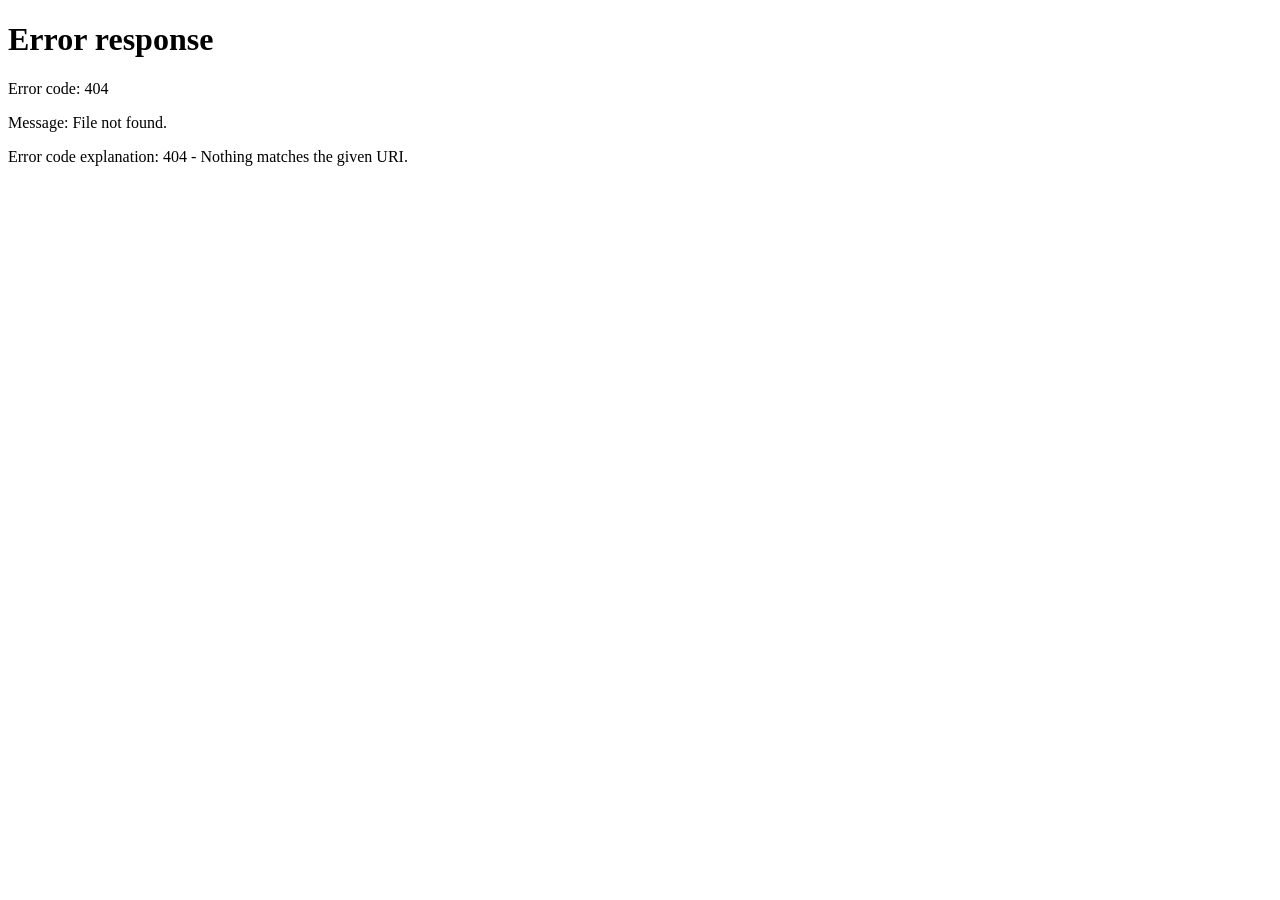
==== docs/index.html @ ec8e2e45 "reknit with lastools binder and post-sl fixes" ====
<html xmlns="http://www.w3.org/1999/xhtml">    
  <head>      
    <title>Redirect to 00_preprocess.html</title>      
    <meta http-equiv="refresh" content="0;URL='00_preprocess.html'" />    
  </head>    
  <body> 
  </body>  
</html>
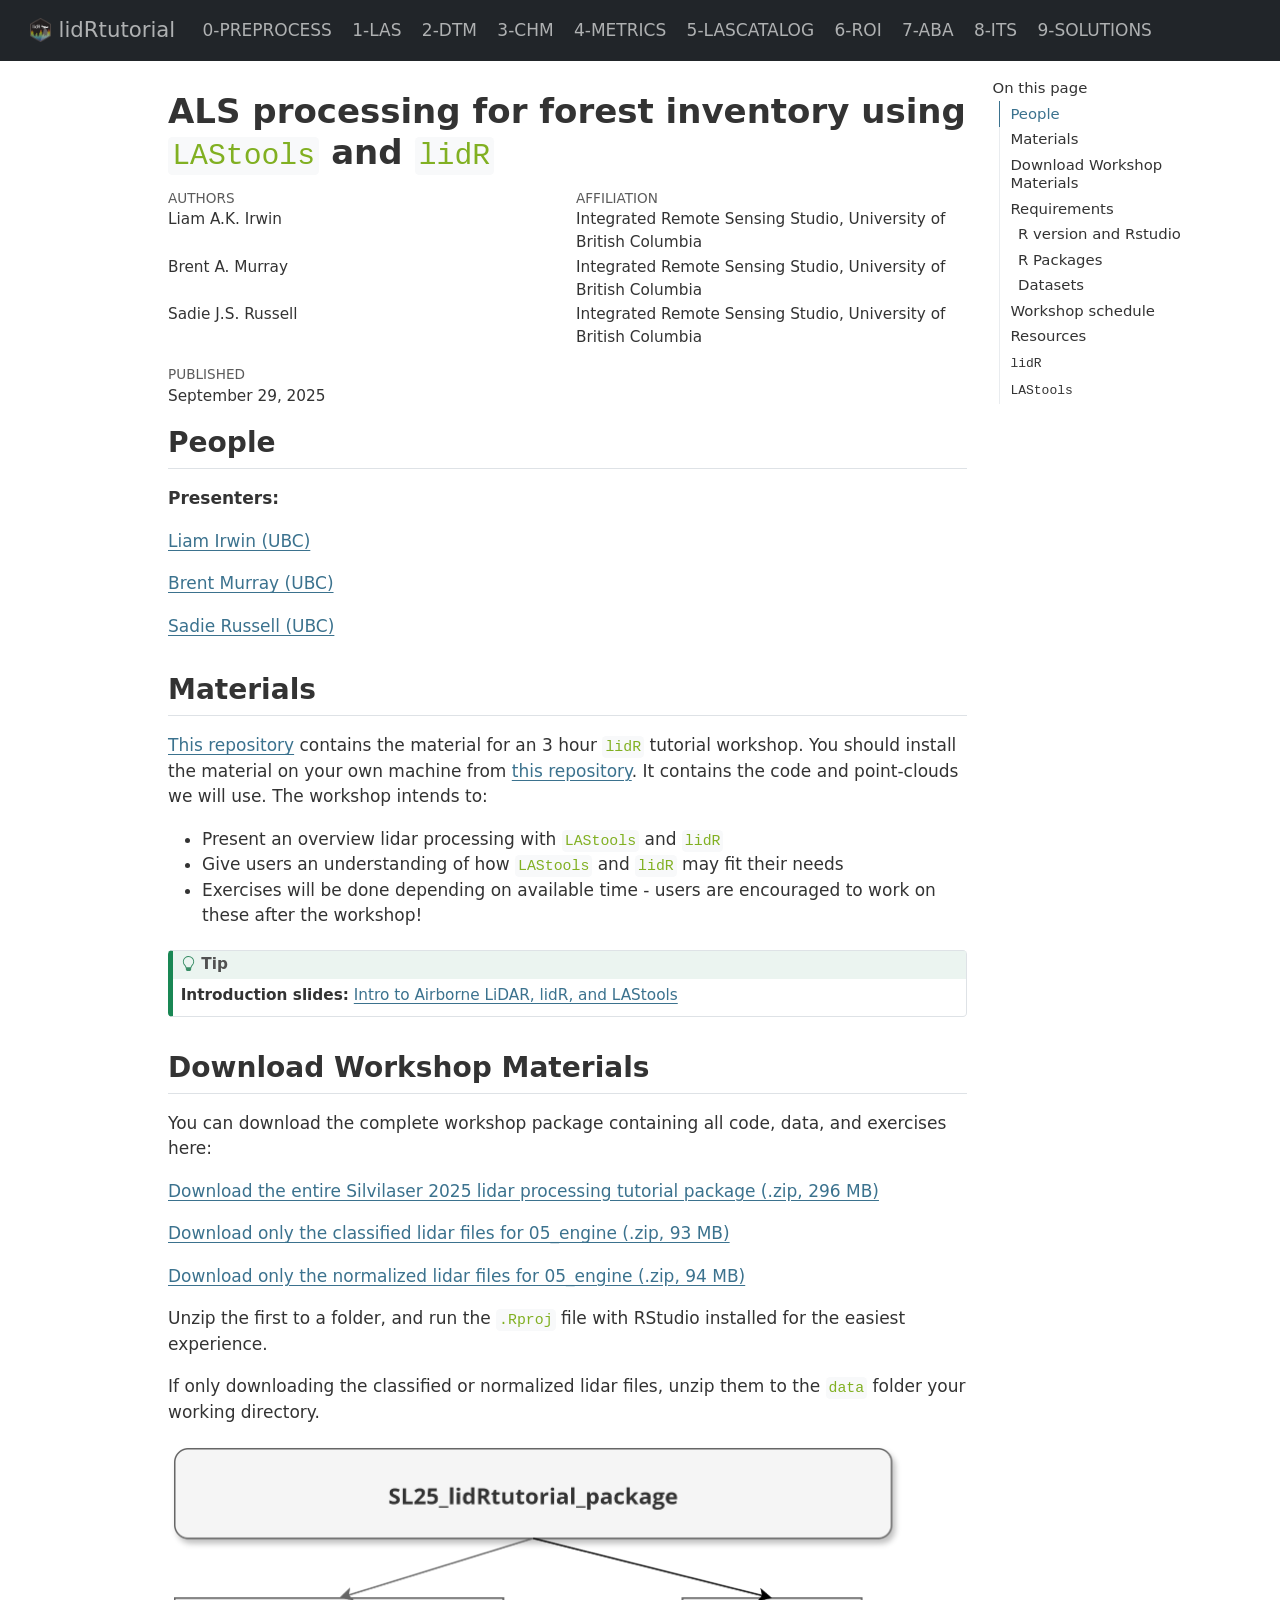
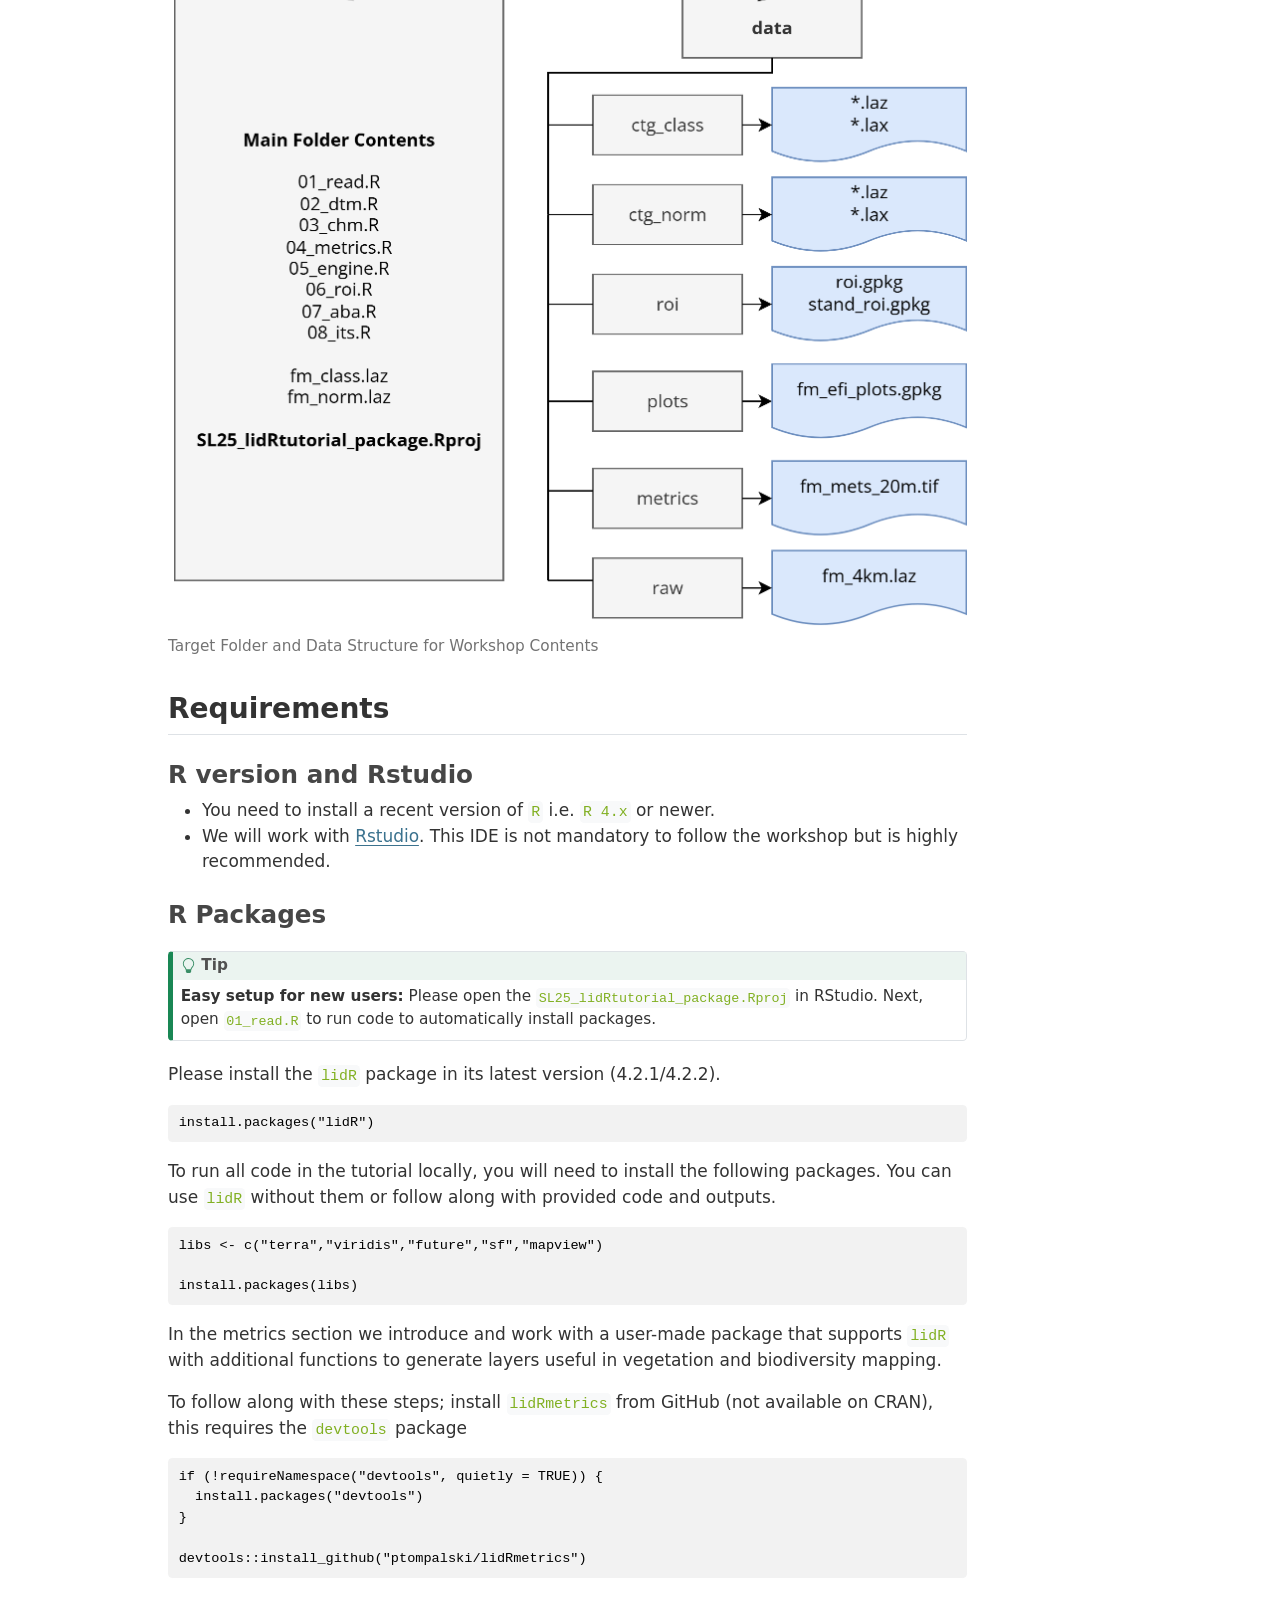
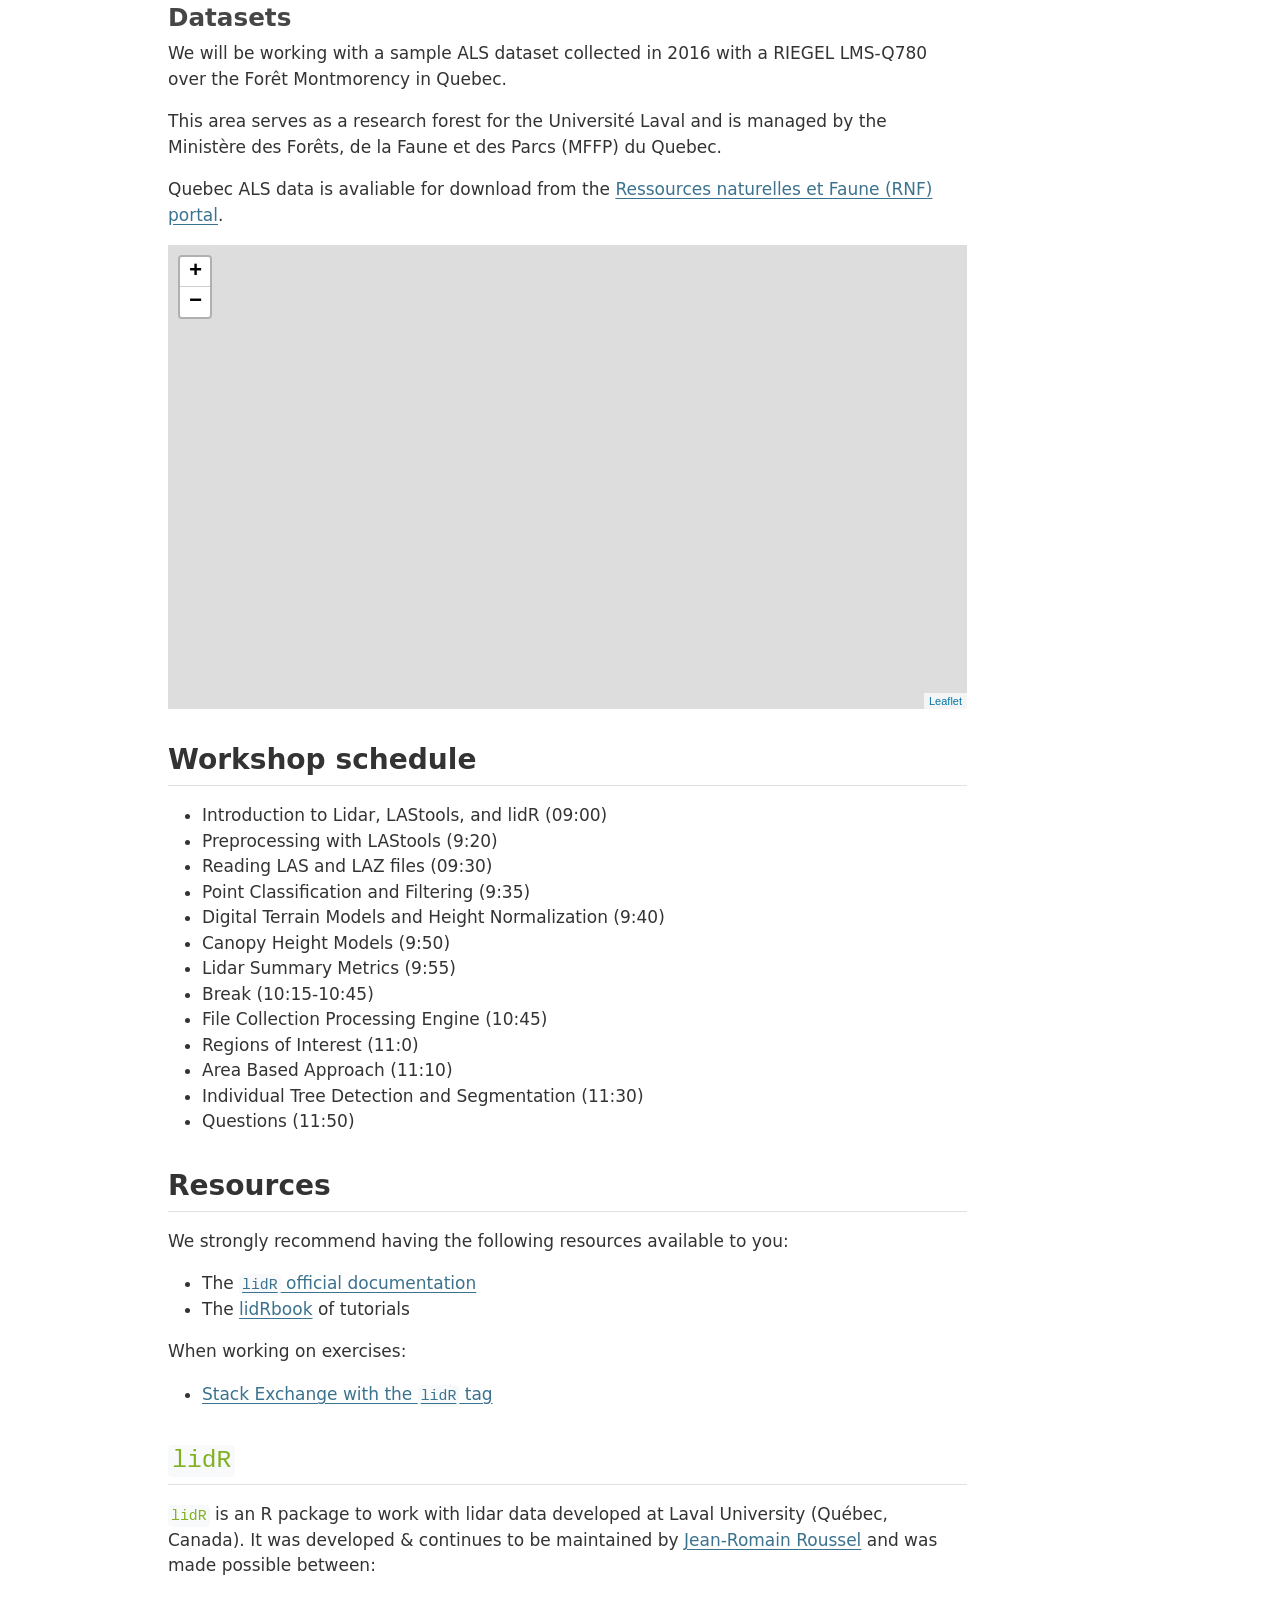
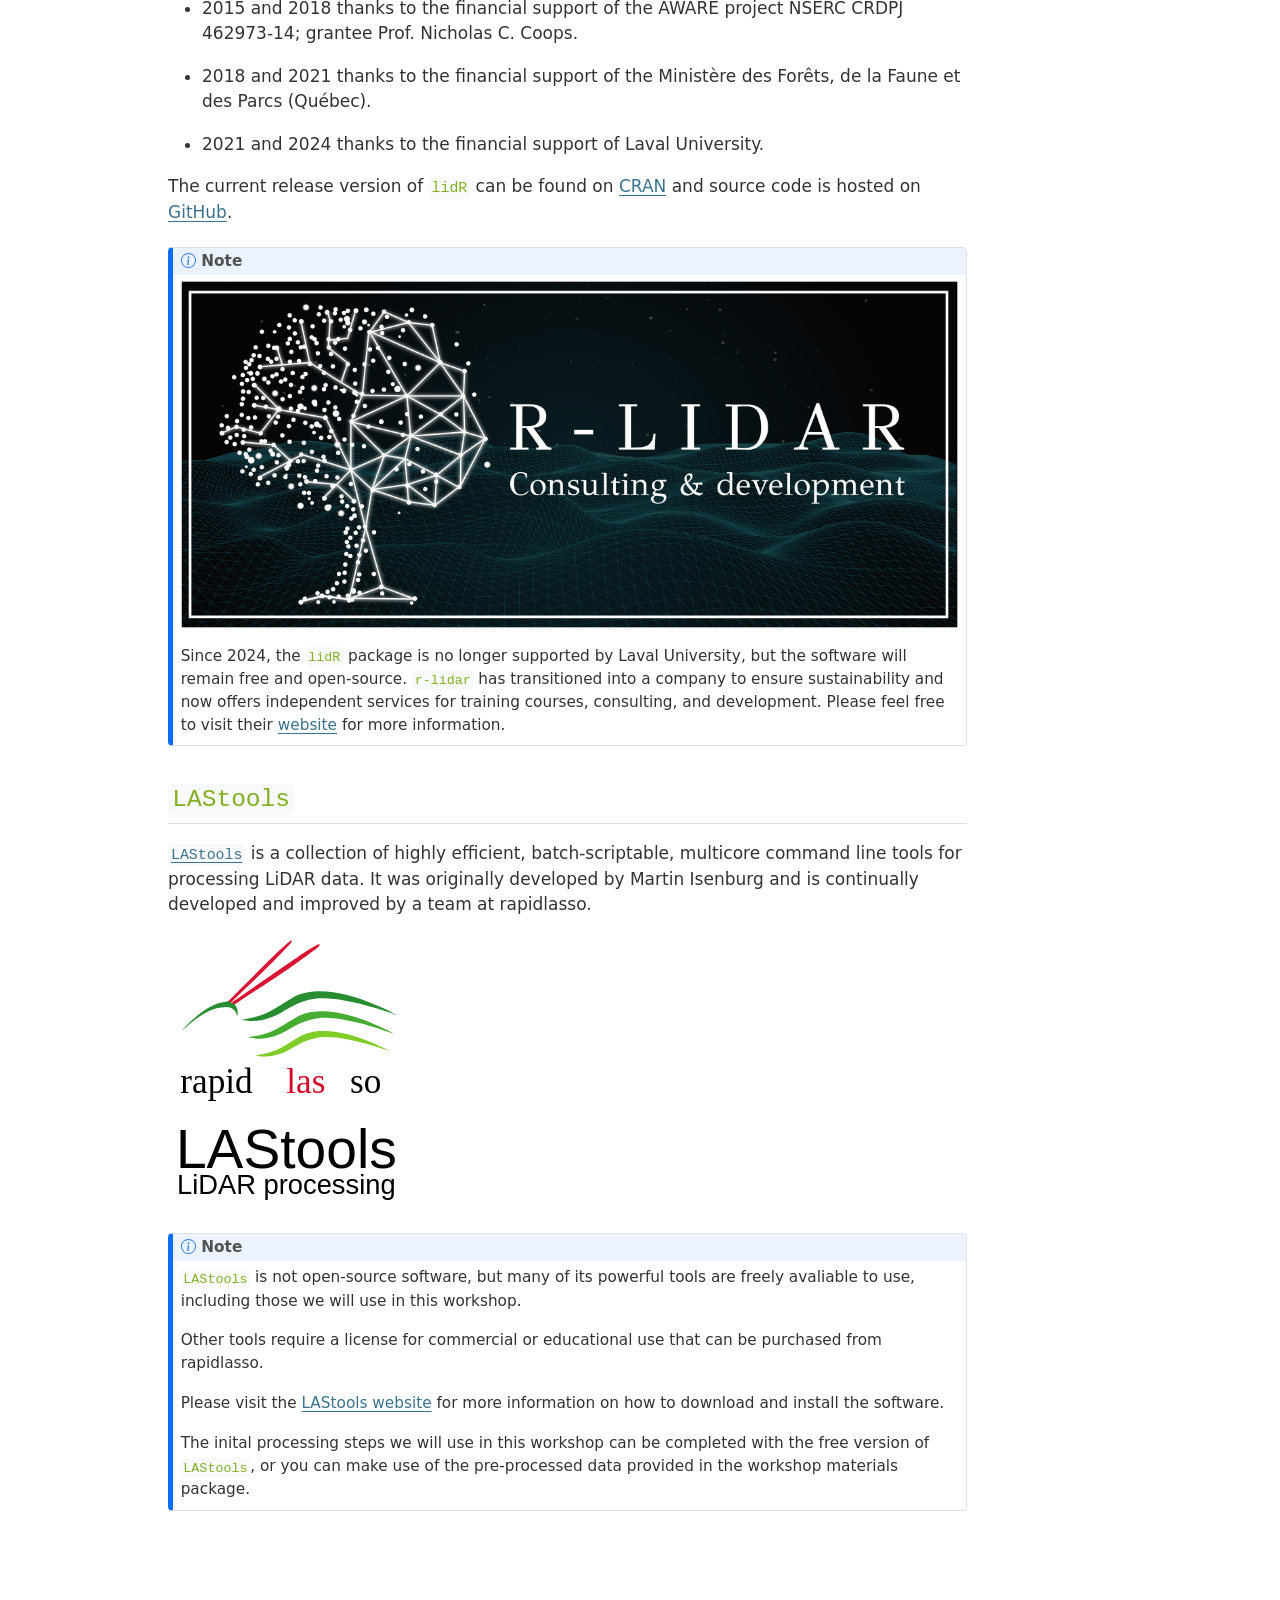
==== commit db91cb9c: "reknit with lastools bind, aba fix, typos after conference" ====
--- a/docs/index.html
+++ b/docs/index.html
@@ -1,8 +1,914 @@
-<html xmlns="http://www.w3.org/1999/xhtml">    
-  <head>      
-    <title>Redirect to 00_preprocess.html</title>      
-    <meta http-equiv="refresh" content="0;URL='00_preprocess.html'" />    
-  </head>    
-  <body> 
-  </body>  
-</html>     
+<!DOCTYPE html>
+<html xmlns="http://www.w3.org/1999/xhtml" lang="en" xml:lang="en"><head>
+
+<meta charset="utf-8">
+<meta name="generator" content="quarto-1.7.31">
+
+<meta name="viewport" content="width=device-width, initial-scale=1.0, user-scalable=yes">
+
+<meta name="author" content="Liam A.K. Irwin">
+<meta name="author" content="Brent A. Murray">
+<meta name="author" content="Sadie J.S. Russell">
+<meta name="dcterms.date" content="2025-09-29">
+
+<title>ALS processing for forest inventory using LAStools and lidR – lidRtutorial</title>
+<style>
+code{white-space: pre-wrap;}
+span.smallcaps{font-variant: small-caps;}
+div.columns{display: flex; gap: min(4vw, 1.5em);}
+div.column{flex: auto; overflow-x: auto;}
+div.hanging-indent{margin-left: 1.5em; text-indent: -1.5em;}
+ul.task-list{list-style: none;}
+ul.task-list li input[type="checkbox"] {
+  width: 0.8em;
+  margin: 0 0.8em 0.2em -1em; /* quarto-specific, see https://github.com/quarto-dev/quarto-cli/issues/4556 */ 
+  vertical-align: middle;
+}
+/* CSS for syntax highlighting */
+html { -webkit-text-size-adjust: 100%; }
+pre > code.sourceCode { white-space: pre; position: relative; }
+pre > code.sourceCode > span { display: inline-block; line-height: 1.25; }
+pre > code.sourceCode > span:empty { height: 1.2em; }
+.sourceCode { overflow: visible; }
+code.sourceCode > span { color: inherit; text-decoration: inherit; }
+div.sourceCode { margin: 1em 0; }
+pre.sourceCode { margin: 0; }
+@media screen {
+div.sourceCode { overflow: auto; }
+}
+@media print {
+pre > code.sourceCode { white-space: pre-wrap; }
+pre > code.sourceCode > span { text-indent: -5em; padding-left: 5em; }
+}
+pre.numberSource code
+  { counter-reset: source-line 0; }
+pre.numberSource code > span
+  { position: relative; left: -4em; counter-increment: source-line; }
+pre.numberSource code > span > a:first-child::before
+  { content: counter(source-line);
+    position: relative; left: -1em; text-align: right; vertical-align: baseline;
+    border: none; display: inline-block;
+    -webkit-touch-callout: none; -webkit-user-select: none;
+    -khtml-user-select: none; -moz-user-select: none;
+    -ms-user-select: none; user-select: none;
+    padding: 0 4px; width: 4em;
+  }
+pre.numberSource { margin-left: 3em;  padding-left: 4px; }
+div.sourceCode
+  {   }
+@media screen {
+pre > code.sourceCode > span > a:first-child::before { text-decoration: underline; }
+}
+</style>
+
+
+<script src="site_libs/quarto-nav/quarto-nav.js"></script>
+<script src="site_libs/quarto-nav/headroom.min.js"></script>
+<script src="site_libs/clipboard/clipboard.min.js"></script>
+<script src="site_libs/quarto-search/autocomplete.umd.js"></script>
+<script src="site_libs/quarto-search/fuse.min.js"></script>
+<script src="site_libs/quarto-search/quarto-search.js"></script>
+<meta name="quarto:offset" content="./">
+<link href="./img/logo.png" rel="icon" type="image/png">
+<script src="site_libs/quarto-html/quarto.js" type="module"></script>
+<script src="site_libs/quarto-html/tabsets/tabsets.js" type="module"></script>
+<script src="site_libs/quarto-html/popper.min.js"></script>
+<script src="site_libs/quarto-html/tippy.umd.min.js"></script>
+<script src="site_libs/quarto-html/anchor.min.js"></script>
+<link href="site_libs/quarto-html/tippy.css" rel="stylesheet">
+<link href="site_libs/quarto-html/quarto-syntax-highlighting-e1a5c8363afafaef2c763b6775fbf3ca.css" rel="stylesheet" id="quarto-text-highlighting-styles">
+<script src="site_libs/bootstrap/bootstrap.min.js"></script>
+<link href="site_libs/bootstrap/bootstrap-icons.css" rel="stylesheet">
+<link href="site_libs/bootstrap/bootstrap-c3e9721a79885947f4bfdcdb0d329912.min.css" rel="stylesheet" append-hash="true" id="quarto-bootstrap" data-mode="light">
+<script src="site_libs/quarto-contrib/glightbox/glightbox.min.js"></script>
+<link href="site_libs/quarto-contrib/glightbox/glightbox.min.css" rel="stylesheet">
+<link href="site_libs/quarto-contrib/glightbox/lightbox.css" rel="stylesheet">
+<script id="quarto-search-options" type="application/json">{
+  "location": "navbar",
+  "copy-button": false,
+  "collapse-after": 3,
+  "panel-placement": "end",
+  "type": "overlay",
+  "limit": 50,
+  "keyboard-shortcut": [
+    "f",
+    "/",
+    "s"
+  ],
+  "language": {
+    "search-no-results-text": "No results",
+    "search-matching-documents-text": "matching documents",
+    "search-copy-link-title": "Copy link to search",
+    "search-hide-matches-text": "Hide additional matches",
+    "search-more-match-text": "more match in this document",
+    "search-more-matches-text": "more matches in this document",
+    "search-clear-button-title": "Clear",
+    "search-text-placeholder": "",
+    "search-detached-cancel-button-title": "Cancel",
+    "search-submit-button-title": "Submit",
+    "search-label": "Search"
+  }
+}</script>
+<link href="site_libs/htmltools-fill-0.5.8.1/fill.css" rel="stylesheet">
+
+<script src="site_libs/htmlwidgets-1.6.4/htmlwidgets.js"></script>
+
+<script src="site_libs/jquery-3.6.0/jquery-3.6.0.min.js"></script>
+
+<link href="site_libs/leaflet-1.3.1/leaflet.css" rel="stylesheet">
+
+<script src="site_libs/leaflet-1.3.1/leaflet.js"></script>
+
+<link href="site_libs/leafletfix-1.0.0/leafletfix.css" rel="stylesheet">
+
+<script src="site_libs/proj4-2.6.2/proj4.min.js"></script>
+
+<script src="site_libs/Proj4Leaflet-1.0.1/proj4leaflet.js"></script>
+
+<link href="site_libs/rstudio_leaflet-1.3.1/rstudio_leaflet.css" rel="stylesheet">
+
+<script src="site_libs/leaflet-binding-2.2.3/leaflet.js"></script>
+
+<script src="site_libs/leaflet-providers-2.0.0/leaflet-providers_2.0.0.js"></script>
+
+<script src="site_libs/leaflet-providers-plugin-2.2.3/leaflet-providers-plugin.js"></script>
+
+<script src="site_libs/HomeButton-0.0.1/home-button.js"></script>
+
+<script src="site_libs/HomeButton-0.0.1/easy-button-src.min.js"></script>
+
+<link href="site_libs/Forêt_Montmorency-CSS-0.0.1/Forêt_Montmorency_home-button.css" rel="stylesheet">
+
+<script src="site_libs/clipboard-0.0.1/setClipboardText.js"></script>
+
+<link href="site_libs/mapviewCSS-0.0.1/mapview-popup.css" rel="stylesheet">
+
+<link href="site_libs/mapviewCSS-0.0.1/mapview.css" rel="stylesheet">
+
+<link href="site_libs/SL25_Location-CSS-0.0.1/SL25_Location_home-button.css" rel="stylesheet">
+
+
+
+<link rel="stylesheet" href="assets/custom.css">
+</head>
+
+<body class="nav-fixed quarto-light">
+
+<div id="quarto-search-results"></div>
+  <header id="quarto-header" class="headroom fixed-top">
+    <nav class="navbar navbar-expand-lg " data-bs-theme="dark">
+      <div class="navbar-container container-fluid">
+      <div class="navbar-brand-container mx-auto">
+    <a href="./index.html" class="navbar-brand navbar-brand-logo">
+    <img src="./img/logo.png" alt="" class="navbar-logo">
+    </a>
+    <a class="navbar-brand" href="./index.html">
+    <span class="navbar-title">lidRtutorial</span>
+    </a>
+  </div>
+            <div id="quarto-search" class="" title="Search"></div>
+          <button class="navbar-toggler" type="button" data-bs-toggle="collapse" data-bs-target="#navbarCollapse" aria-controls="navbarCollapse" role="menu" aria-expanded="false" aria-label="Toggle navigation" onclick="if (window.quartoToggleHeadroom) { window.quartoToggleHeadroom(); }">
+  <span class="navbar-toggler-icon"></span>
+</button>
+          <div class="collapse navbar-collapse" id="navbarCollapse">
+            <ul class="navbar-nav navbar-nav-scroll me-auto">
+  <li class="nav-item">
+    <a class="nav-link" href="./00_preprocess.html"> 
+<span class="menu-text">0-PREPROCESS</span></a>
+  </li>  
+  <li class="nav-item">
+    <a class="nav-link" href="./01_read.html"> 
+<span class="menu-text">1-LAS</span></a>
+  </li>  
+  <li class="nav-item">
+    <a class="nav-link" href="./02_dtm.html"> 
+<span class="menu-text">2-DTM</span></a>
+  </li>  
+  <li class="nav-item">
+    <a class="nav-link" href="./03_chm.html"> 
+<span class="menu-text">3-CHM</span></a>
+  </li>  
+  <li class="nav-item">
+    <a class="nav-link" href="./04_metrics.html"> 
+<span class="menu-text">4-METRICS</span></a>
+  </li>  
+  <li class="nav-item">
+    <a class="nav-link" href="./05_catalog.html"> 
+<span class="menu-text">5-LASCATALOG</span></a>
+  </li>  
+  <li class="nav-item">
+    <a class="nav-link" href="./06_roi.html"> 
+<span class="menu-text">6-ROI</span></a>
+  </li>  
+  <li class="nav-item">
+    <a class="nav-link" href="./07_aba.html"> 
+<span class="menu-text">7-ABA</span></a>
+  </li>  
+  <li class="nav-item">
+    <a class="nav-link" href="./08_its.html"> 
+<span class="menu-text">8-ITS</span></a>
+  </li>  
+  <li class="nav-item">
+    <a class="nav-link" href="./09_solutions.html"> 
+<span class="menu-text">9-SOLUTIONS</span></a>
+  </li>  
+</ul>
+          </div> <!-- /navcollapse -->
+            <div class="quarto-navbar-tools">
+</div>
+      </div> <!-- /container-fluid -->
+    </nav>
+</header>
+<!-- content -->
+<div id="quarto-content" class="quarto-container page-columns page-rows-contents page-layout-article page-navbar">
+<!-- sidebar -->
+<!-- margin-sidebar -->
+    <div id="quarto-margin-sidebar" class="sidebar margin-sidebar">
+        <nav id="TOC" role="doc-toc" class="toc-active">
+    <h2 id="toc-title">On this page</h2>
+   
+  <ul>
+  <li><a href="#people" id="toc-people" class="nav-link active" data-scroll-target="#people">People</a></li>
+  <li><a href="#materials" id="toc-materials" class="nav-link" data-scroll-target="#materials">Materials</a></li>
+  <li><a href="#download-workshop-materials" id="toc-download-workshop-materials" class="nav-link" data-scroll-target="#download-workshop-materials">Download Workshop Materials</a></li>
+  <li><a href="#requirements" id="toc-requirements" class="nav-link" data-scroll-target="#requirements">Requirements</a>
+  <ul>
+  <li><a href="#r-version-and-rstudio" id="toc-r-version-and-rstudio" class="nav-link" data-scroll-target="#r-version-and-rstudio">R version and Rstudio</a></li>
+  <li><a href="#r-packages" id="toc-r-packages" class="nav-link" data-scroll-target="#r-packages">R Packages</a></li>
+  <li><a href="#datasets" id="toc-datasets" class="nav-link" data-scroll-target="#datasets">Datasets</a></li>
+  </ul></li>
+  <li><a href="#workshop-schedule" id="toc-workshop-schedule" class="nav-link" data-scroll-target="#workshop-schedule">Workshop schedule</a></li>
+  <li><a href="#resources" id="toc-resources" class="nav-link" data-scroll-target="#resources">Resources</a></li>
+  <li><a href="#lidr" id="toc-lidr" class="nav-link" data-scroll-target="#lidr"><code>lidR</code></a></li>
+  <li><a href="#lastools" id="toc-lastools" class="nav-link" data-scroll-target="#lastools"><code>LAStools</code></a></li>
+  </ul>
+</nav>
+    </div>
+<!-- main -->
+<main class="content" id="quarto-document-content">
+
+<header id="title-block-header" class="quarto-title-block default">
+<div class="quarto-title">
+<h1 class="title">ALS processing for forest inventory using <code>LAStools</code> and <code>lidR</code></h1>
+</div>
+
+
+<div class="quarto-title-meta-author">
+  <div class="quarto-title-meta-heading">Authors</div>
+  <div class="quarto-title-meta-heading">Affiliation</div>
+  
+    <div class="quarto-title-meta-contents">
+    <p class="author">Liam A.K. Irwin </p>
+  </div>
+  <div class="quarto-title-meta-contents">
+        <p class="affiliation">
+            Integrated Remote Sensing Studio, University of British Columbia
+          </p>
+      </div>
+    <div class="quarto-title-meta-contents">
+    <p class="author">Brent A. Murray </p>
+  </div>
+  <div class="quarto-title-meta-contents">
+        <p class="affiliation">
+            Integrated Remote Sensing Studio, University of British Columbia
+          </p>
+      </div>
+    <div class="quarto-title-meta-contents">
+    <p class="author">Sadie J.S. Russell </p>
+  </div>
+  <div class="quarto-title-meta-contents">
+        <p class="affiliation">
+            Integrated Remote Sensing Studio, University of British Columbia
+          </p>
+      </div>
+  </div>
+
+<div class="quarto-title-meta">
+
+      
+    <div>
+    <div class="quarto-title-meta-heading">Published</div>
+    <div class="quarto-title-meta-contents">
+      <p class="date">September 29, 2025</p>
+    </div>
+  </div>
+  
+    
+  </div>
+  
+
+
+</header>
+
+
+<section id="people" class="level2">
+<h2 class="anchored" data-anchor-id="people">People</h2>
+<p><strong>Presenters:</strong></p>
+<p><a href="https://www.researchgate.net/profile/Liam-Irwin-3">Liam Irwin (UBC)</a></p>
+<p><a href="https://www.researchgate.net/profile/Brent-Murray-4">Brent Murray (UBC)</a></p>
+<p><a href="https://ca.linkedin.com/in/sadie-russell-556094271">Sadie Russell (UBC)</a></p>
+</section>
+<section id="materials" class="level2">
+<h2 class="anchored" data-anchor-id="materials">Materials</h2>
+<p><a href="https://github.com/liamirwin/SL25_lidRtutorial">This repository</a> contains the material for an 3 hour <code>lidR</code> tutorial workshop. You should install the material on your own machine from <a href="https://github.com/liamirwin/SL25_lidRtutorial">this repository</a>. It contains the code and point-clouds we will use. The workshop intends to:</p>
+<ul>
+<li>Present an overview lidar processing with <code>LAStools</code> and <code>lidR</code></li>
+<li>Give users an understanding of how <code>LAStools</code> and <code>lidR</code> may fit their needs</li>
+<li>Exercises will be done depending on available time - users are encouraged to work on these after the workshop!</li>
+</ul>
+<div class="callout callout-style-default callout-tip callout-titled">
+<div class="callout-header d-flex align-content-center">
+<div class="callout-icon-container">
+<i class="callout-icon"></i>
+</div>
+<div class="callout-title-container flex-fill">
+Tip
+</div>
+</div>
+<div class="callout-body-container callout-body">
+<p><strong>Introduction slides:</strong> <a href="SL25_lidR_LiDAR_Intro.html">Intro to Airborne LiDAR, lidR, and LAStools</a></p>
+</div>
+</div>
+</section>
+<section id="download-workshop-materials" class="level2">
+<h2 class="anchored" data-anchor-id="download-workshop-materials">Download Workshop Materials</h2>
+<p>You can download the complete workshop package containing all code, data, and exercises here:</p>
+<p><a href="https://ln5.sync.com/dl/c7ee36c20#4cs2wj7d-fwqr6ism-jzrbc7ax-m2qes4fy">Download the entire Silvilaser 2025 lidar processing tutorial package (.zip, 296 MB)</a></p>
+<p><a href="./data/ctg_class.zip">Download only the classified lidar files for 05_engine (.zip, 93 MB)</a></p>
+<p><a href="./data/ctg_norm.zip">Download only the normalized lidar files for 05_engine (.zip, 94 MB)</a></p>
+<p>Unzip the first to a folder, and run the <code>.Rproj</code> file with RStudio installed for the easiest experience.</p>
+<p>If only downloading the classified or normalized lidar files, unzip them to the <code>data</code> folder your working directory.</p>
+<div class="quarto-figure quarto-figure-center">
+<figure class="figure">
+<p><a href="img/folder_structure.png" class="lightbox" data-gallery="quarto-lightbox-gallery-1" title="Target Folder and Data Structure for Workshop Contents"><img src="img/folder_structure.png" class="img-fluid figure-img" alt="Target Folder and Data Structure for Workshop Contents"></a></p>
+<figcaption>Target Folder and Data Structure for Workshop Contents</figcaption>
+</figure>
+</div>
+</section>
+<section id="requirements" class="level2">
+<h2 class="anchored" data-anchor-id="requirements">Requirements</h2>
+<section id="r-version-and-rstudio" class="level3">
+<h3 class="anchored" data-anchor-id="r-version-and-rstudio">R version and Rstudio</h3>
+<ul>
+<li>You need to install a recent version of <code>R</code> i.e.&nbsp;<code>R 4.x</code> or newer.</li>
+<li>We will work with <a href="https://www.rstudio.com/">Rstudio</a>. This IDE is not mandatory to follow the workshop but is highly recommended.</li>
+</ul>
+</section>
+<section id="r-packages" class="level3">
+<h3 class="anchored" data-anchor-id="r-packages">R Packages</h3>
+<div class="callout callout-style-default callout-tip callout-titled">
+<div class="callout-header d-flex align-content-center">
+<div class="callout-icon-container">
+<i class="callout-icon"></i>
+</div>
+<div class="callout-title-container flex-fill">
+Tip
+</div>
+</div>
+<div class="callout-body-container callout-body">
+<p><strong>Easy setup for new users:</strong> Please open the <code>SL25_lidRtutorial_package.Rproj</code> in RStudio. Next, open <code>01_read.R</code> to run code to automatically install packages.</p>
+</div>
+</div>
+<p>Please install the <code>lidR</code> package in its latest version (4.2.1/4.2.2).</p>
+<div class="sourceCode" id="cb1"><pre class="sourceCode r code-with-copy"><code class="sourceCode r"><span id="cb1-1"><a href="#cb1-1" aria-hidden="true" tabindex="-1"></a><span class="fu">install.packages</span>(<span class="st">"lidR"</span>)</span></code><button title="Copy to Clipboard" class="code-copy-button"><i class="bi"></i></button></pre></div>
+<p>To run all code in the tutorial locally, you will need to install the following packages. You can use <code>lidR</code> without them or follow along with provided code and outputs.</p>
+<div class="sourceCode" id="cb2"><pre class="sourceCode r code-with-copy"><code class="sourceCode r"><span id="cb2-1"><a href="#cb2-1" aria-hidden="true" tabindex="-1"></a>libs <span class="ot">&lt;-</span> <span class="fu">c</span>(<span class="st">"terra"</span>,<span class="st">"viridis"</span>,<span class="st">"future"</span>,<span class="st">"sf"</span>,<span class="st">"mapview"</span>)</span>
+<span id="cb2-2"><a href="#cb2-2" aria-hidden="true" tabindex="-1"></a></span>
+<span id="cb2-3"><a href="#cb2-3" aria-hidden="true" tabindex="-1"></a><span class="fu">install.packages</span>(libs)</span></code><button title="Copy to Clipboard" class="code-copy-button"><i class="bi"></i></button></pre></div>
+<p>In the metrics section we introduce and work with a user-made package that supports <code>lidR</code> with additional functions to generate layers useful in vegetation and biodiversity mapping.</p>
+<p>To follow along with these steps; install <code>lidRmetrics</code> from GitHub (not available on CRAN), this requires the <code>devtools</code> package</p>
+<div class="sourceCode" id="cb3"><pre class="sourceCode r code-with-copy"><code class="sourceCode r"><span id="cb3-1"><a href="#cb3-1" aria-hidden="true" tabindex="-1"></a><span class="cf">if</span> (<span class="sc">!</span><span class="fu">requireNamespace</span>(<span class="st">"devtools"</span>, <span class="at">quietly =</span> <span class="cn">TRUE</span>)) {</span>
+<span id="cb3-2"><a href="#cb3-2" aria-hidden="true" tabindex="-1"></a>  <span class="fu">install.packages</span>(<span class="st">"devtools"</span>)</span>
+<span id="cb3-3"><a href="#cb3-3" aria-hidden="true" tabindex="-1"></a>}</span>
+<span id="cb3-4"><a href="#cb3-4" aria-hidden="true" tabindex="-1"></a></span>
+<span id="cb3-5"><a href="#cb3-5" aria-hidden="true" tabindex="-1"></a>devtools<span class="sc">::</span><span class="fu">install_github</span>(<span class="st">"ptompalski/lidRmetrics"</span>)</span></code><button title="Copy to Clipboard" class="code-copy-button"><i class="bi"></i></button></pre></div>
+</section>
+<section id="datasets" class="level3">
+<h3 class="anchored" data-anchor-id="datasets">Datasets</h3>
+<p>We will be working with a sample ALS dataset collected in 2016 with a RIEGEL LMS-Q780 over the Forêt Montmorency in Quebec.</p>
+<p>This area serves as a research forest for the Université Laval and is managed by the Ministère des Forêts, de la Faune et des Parcs (MFFP) du Quebec.</p>
+<p>Quebec ALS data is avaliable for download from the <a href="https://geoboutique.mern.gouv.qc.ca/edel/pages/recherche/critereRechercheEdel.faces">Ressources naturelles et Faune (RNF) portal</a>.</p>
+<div class="cell" data-layout-align="center">
+<div class="cell-output-display">
+<div class="leaflet html-widget html-fill-item" id="htmlwidget-ae089eb3c1f6c661bcb9" style="width:100%;height:464px;"></div>
+<script type="application/json" data-for="htmlwidget-ae089eb3c1f6c661bcb9">{"x":{"options":{"minZoom":1,"maxZoom":52,"crs":{"crsClass":"L.CRS.EPSG3857","code":null,"proj4def":null,"projectedBounds":null,"options":{}},"preferCanvas":false,"bounceAtZoomLimits":false,"maxBounds":[[[-90,-370]],[[90,370]]]},"calls":[{"method":"addProviderTiles","args":["Esri.WorldImagery","Esri.WorldImagery","Esri.WorldImagery",{"errorTileUrl":"","noWrap":false,"detectRetina":false,"pane":"tilePane"}]},{"method":"createMapPane","args":["polygon",420]},{"method":"addPolygons","args":[[[[{"lng":[-71.25268421933968,-71.28847012173811,-71.19304106532933,-71.22584481455762,-71.19850836553327,-71.10258227352421,-71.00864429570308,-70.91917954303651,-70.96092975521228,-70.91172414213672,-70.91917953415792,-71.25268421933968],"lat":[47.14890984237633,47.18916897089695,47.31392257351892,47.42426240930892,47.45209588258025,47.45010778060844,47.56840004120915,47.51670930980568,47.46104236372233,47.44464049770087,47.39245273677175,47.14890984237633]}]]],null,"Forêt Montmorency",{"crs":{"crsClass":"L.CRS.EPSG3857","code":null,"proj4def":null,"projectedBounds":null,"options":{}},"pane":"polygon","stroke":true,"color":"#0000FF","weight":2,"opacity":1,"fill":true,"fillColor":"#0000FF","fillOpacity":0.2,"smoothFactor":1,"noClip":false},"<div class='scrollableContainer'><table class=mapview-popup id='popup'><tr class='coord'><td><\/td><th><b>Feature ID&emsp;<\/b><\/th><td>1&emsp;<\/td><\/tr><tr><td>1<\/td><th>geom&emsp;<\/th><td>sfc_POLYGON&emsp;<\/td><\/tr><\/table><\/div>",{"maxWidth":800,"minWidth":50,"autoPan":true,"keepInView":false,"closeButton":true,"closeOnClick":true,"className":""},"1",{"interactive":false,"permanent":false,"direction":"auto","opacity":1,"offset":[0,0],"textsize":"10px","textOnly":false,"className":"","sticky":true},{"stroke":true,"weight":3,"opacity":1,"fillOpacity":0.28,"bringToFront":false,"sendToBack":false}]},{"method":"addScaleBar","args":[{"maxWidth":100,"metric":true,"imperial":true,"updateWhenIdle":true,"position":"bottomleft"}]},{"method":"addHomeButton","args":[-71.28847012173811,47.14890984237633,-70.91172414213672,47.56840004120915,true,"Forêt_Montmorency","Zoom to Forêt_Montmorency","<strong> Forêt_Montmorency <\/strong>","bottomright"]},{"method":"addLegend","args":[{"colors":["#0000FF"],"labels":["Forêt Montmorency"],"na_color":null,"na_label":"NA","opacity":1,"position":"topright","type":"factor","title":"","extra":null,"layerId":null,"className":"info legend","group":"Forêt Montmorency"}]},{"method":"createMapPane","args":["point",440]},{"method":"addCircleMarkers","args":[46.81016858232409,-71.21575480959382,8,null,"SL25 Location",{"crs":{"crsClass":"L.CRS.EPSG3857","code":null,"proj4def":null,"projectedBounds":null,"options":{}},"pane":"point","stroke":true,"color":"#333333","weight":1,"opacity":1,"fill":true,"fillColor":"#FF0000","fillOpacity":0.6},null,null,"<div class='scrollableContainer'><table class=mapview-popup id='popup'><tr class='coord'><td><\/td><th><b>Feature ID&emsp;<\/b><\/th><td>1&emsp;<\/td><\/tr><tr><td>1<\/td><th>name&emsp;<\/th><td>We are here&emsp;<\/td><\/tr><tr><td>2<\/td><th>geometry&emsp;<\/th><td>sfc_POINT&emsp;<\/td><\/tr><\/table><\/div>",{"maxWidth":800,"minWidth":50,"autoPan":true,"keepInView":false,"closeButton":true,"closeOnClick":true,"className":""},"We are here",{"interactive":false,"permanent":false,"direction":"auto","opacity":1,"offset":[0,0],"textsize":"10px","textOnly":false,"className":"","sticky":true},null]},{"method":"addHomeButton","args":[-71.21575480959382,46.81016858232409,-71.21575480959382,46.81016858232409,true,"SL25_Location","Zoom to SL25_Location","<strong> SL25_Location <\/strong>","bottomright"]},{"method":"addLayersControl","args":["Esri.WorldImagery",["Forêt Montmorency","SL25 Location"],{"collapsed":true,"autoZIndex":true,"position":"topleft"}]},{"method":"addLegend","args":[{"colors":["#FF0000"],"labels":["We are here"],"na_color":null,"na_label":"NA","opacity":1,"position":"topright","type":"factor","title":"","extra":null,"layerId":null,"className":"info legend","group":"SL25 Location"}]},{"method":"addHomeButton","args":[-71.28847012173811,46.81016858232409,-70.91172414213672,47.56840004120915,true,null,"Zoom to full extent","<strong>Zoom full<\/strong>","bottomleft"]}],"limits":{"lat":[47.14890984237633,47.56840004120915],"lng":[-71.28847012173811,-70.91172414213672]},"fitBounds":[46.81016858232409,-71.28847012173811,47.56840004120915,-70.91172414213672,[]]},"evals":[],"jsHooks":{"render":[{"code":"function(el, x, data) {\n  return (\n      function(el, x, data) {\n      // get the leaflet map\n      var map = this; //HTMLWidgets.find('#' + el.id);\n      // we need a new div element because we have to handle\n      // the mouseover output separately\n      // debugger;\n      function addElement () {\n      // generate new div Element\n      var newDiv = $(document.createElement('div'));\n      // append at end of leaflet htmlwidget container\n      $(el).append(newDiv);\n      //provide ID and style\n      newDiv.addClass('lnlt');\n      newDiv.css({\"position\":\"relative\",\"bottomleft\":\"0px\",\"background-color\":\"rgba(255, 255, 255, 0.7)\",\"box-shadow\":\"0 0 2px #bbb\",\"background-clip\":\"padding-box\",\"margin\":\"0\",\"padding-left\":\"5px\",\"padding-right\":\"5px\",\"color\":\"#333\",\"font-size\":\"9px\",\"font-family\":\"\\\"Helvetica Neue\\\", Arial, Helvetica, sans-serif\",\"text-align\":\"left\",\"z-index\":\"700\"});\n      return newDiv;\n      }\n\n\n      // check for already existing lnlt class to not duplicate\n      var lnlt = $(el).find('.lnlt');\n\n      if(!lnlt.length) {\n      lnlt = addElement();\n\n      // grab the special div we generated in the beginning\n      // and put the mousmove output there\n\n      map.on('mousemove', function (e) {\n      if (e.originalEvent.ctrlKey) {\n      if (document.querySelector('.lnlt') === null) lnlt = addElement();\n      lnlt.text(\n                           ' lon: ' + (e.latlng.lng).toFixed(5) +\n                           ' | lat: ' + (e.latlng.lat).toFixed(5) +\n                           ' | zoom: ' + map.getZoom() +\n                           ' | x: ' + L.CRS.EPSG3857.project(e.latlng).x.toFixed(0) +\n                           ' | y: ' + L.CRS.EPSG3857.project(e.latlng).y.toFixed(0) +\n                           ' | epsg: 3857 ' +\n                           ' | proj4: +proj=merc +a=6378137 +b=6378137 +lat_ts=0.0 +lon_0=0.0 +x_0=0.0 +y_0=0 +k=1.0 +units=m +nadgrids=@null +no_defs ');\n      } else {\n      if (document.querySelector('.lnlt') === null) lnlt = addElement();\n      lnlt.text(\n                      ' lon: ' + (e.latlng.lng).toFixed(5) +\n                      ' | lat: ' + (e.latlng.lat).toFixed(5) +\n                      ' | zoom: ' + map.getZoom() + ' ');\n      }\n      });\n\n      // remove the lnlt div when mouse leaves map\n      map.on('mouseout', function (e) {\n      var strip = document.querySelector('.lnlt');\n      if( strip !==null) strip.remove();\n      });\n\n      };\n\n      //$(el).keypress(67, function(e) {\n      map.on('preclick', function(e) {\n      if (e.originalEvent.ctrlKey) {\n      if (document.querySelector('.lnlt') === null) lnlt = addElement();\n      lnlt.text(\n                      ' lon: ' + (e.latlng.lng).toFixed(5) +\n                      ' | lat: ' + (e.latlng.lat).toFixed(5) +\n                      ' | zoom: ' + map.getZoom() + ' ');\n      var txt = document.querySelector('.lnlt').textContent;\n      console.log(txt);\n      //txt.innerText.focus();\n      //txt.select();\n      setClipboardText('\"' + txt + '\"');\n      }\n      });\n\n      }\n      ).call(this.getMap(), el, x, data);\n}","data":null},{"code":"function(el, x, data) {\n  return (function(el,x,data){\n           var map = this;\n\n           map.on('keypress', function(e) {\n               console.log(e.originalEvent.code);\n               var key = e.originalEvent.code;\n               if (key === 'KeyE') {\n                   var bb = this.getBounds();\n                   var txt = JSON.stringify(bb);\n                   console.log(txt);\n\n                   setClipboardText('\\'' + txt + '\\'');\n               }\n           })\n        }).call(this.getMap(), el, x, data);\n}","data":null}]}}</script>
+</div>
+</div>
+</section>
+</section>
+<section id="workshop-schedule" class="level2 smaller">
+<h2 class="smaller anchored" data-anchor-id="workshop-schedule">Workshop schedule</h2>
+<ul>
+<li>Introduction to Lidar, LAStools, and lidR (09:00)</li>
+<li>Preprocessing with LAStools (9:20)</li>
+<li>Reading LAS and LAZ files (09:30)</li>
+<li>Point Classification and Filtering (9:35)</li>
+<li>Digital Terrain Models and Height Normalization (9:40)</li>
+<li>Canopy Height Models (9:50)</li>
+<li>Lidar Summary Metrics (9:55)</li>
+<li>Break (10:15-10:45)</li>
+<li>File Collection Processing Engine (10:45)</li>
+<li>Regions of Interest (11:0)</li>
+<li>Area Based Approach (11:10)</li>
+<li>Individual Tree Detection and Segmentation (11:30)</li>
+<li>Questions (11:50)</li>
+</ul>
+</section>
+<section id="resources" class="level2">
+<h2 class="anchored" data-anchor-id="resources">Resources</h2>
+<p>We strongly recommend having the following resources available to you:</p>
+<ul>
+<li>The <a href="https://cran.r-project.org/web/packages/lidR/lidR.pdf"><code>lidR</code> official documentation</a></li>
+<li>The <a href="https://r-lidar.github.io/lidRbook/">lidRbook</a> of tutorials</li>
+</ul>
+<p>When working on exercises:</p>
+<ul>
+<li><a href="https://gis.stackexchange.com/questions/tagged/lidr">Stack Exchange with the <code>lidR</code> tag</a></li>
+</ul>
+</section>
+<section id="lidr" class="level2">
+<h2 class="anchored" data-anchor-id="lidr"><code>lidR</code></h2>
+<p><code>lidR</code> is an R package to work with lidar data developed at Laval University (Québec, Canada). It was developed &amp; continues to be maintained by <a href="https://github.com/Jean-Romain">Jean-Romain Roussel</a> and was made possible between:</p>
+<ul>
+<li><p>2015 and 2018 thanks to the financial support of the AWARE project NSERC CRDPJ 462973-14; grantee Prof.&nbsp;Nicholas C. Coops.</p></li>
+<li><p>2018 and 2021 thanks to the financial support of the Ministère des Forêts, de la Faune et des Parcs (Québec).</p></li>
+<li><p>2021 and 2024 thanks to the financial support of Laval University.</p></li>
+</ul>
+<p>The current release version of <code>lidR</code> can be found on <a href="https://cran.r-project.org/web/packages/lidR/">CRAN</a> and source code is hosted on <a href="https://github.com/r-lidar/lidR">GitHub</a>.</p>
+<div class="callout callout-style-default callout-note callout-titled">
+<div class="callout-header d-flex align-content-center">
+<div class="callout-icon-container">
+<i class="callout-icon"></i>
+</div>
+<div class="callout-title-container flex-fill">
+Note
+</div>
+</div>
+<div class="callout-body-container callout-body">
+<p><a href="img/rlidar_banner.png" class="lightbox" data-gallery="quarto-lightbox-gallery-2"><img src="img/rlidar_banner.png" class="img-fluid"></a></p>
+<p>Since 2024, the <code>lidR</code> package is no longer supported by Laval University, but the software will remain free and open-source. <code>r-lidar</code> has transitioned into a company to ensure sustainability and now offers independent services for training courses, consulting, and development. Please feel free to visit their <a href="https://www.r-lidar.com/">website</a> for more information.</p>
+</div>
+</div>
+</section>
+<section id="lastools" class="level2">
+<h2 class="anchored" data-anchor-id="lastools"><code>LAStools</code></h2>
+<p><a href="https://rapidlasso.de/product-overview/"><code>LAStools</code></a> is a collection of highly efficient, batch-scriptable, multicore command line tools for processing LiDAR data. It was originally developed by Martin Isenburg and is continually developed and improved by a team at rapidlasso.</p>
+<p><a href="img/lastools.svg" class="lightbox" data-gallery="quarto-lightbox-gallery-3"><img src="img/lastools.svg" class="img-fluid" style="width:30.0%"></a></p>
+<div class="callout callout-style-default callout-note callout-titled">
+<div class="callout-header d-flex align-content-center">
+<div class="callout-icon-container">
+<i class="callout-icon"></i>
+</div>
+<div class="callout-title-container flex-fill">
+Note
+</div>
+</div>
+<div class="callout-body-container callout-body">
+<p><code>LAStools</code> is not open-source software, but many of its powerful tools are freely avaliable to use, including those we will use in this workshop.</p>
+<p>Other tools require a license for commercial or educational use that can be purchased from rapidlasso.</p>
+<p>Please visit the <a href="https://rapidlasso.de/downloads/">LAStools website</a> for more information on how to download and install the software.</p>
+<p>The inital processing steps we will use in this workshop can be completed with the free version of <code>LAStools</code>, or you can make use of the pre-processed data provided in the workshop materials package.</p>
+</div>
+</div>
+
+
+</section>
+
+</main> <!-- /main -->
+<script id="quarto-html-after-body" type="application/javascript">
+  window.document.addEventListener("DOMContentLoaded", function (event) {
+    const icon = "";
+    const anchorJS = new window.AnchorJS();
+    anchorJS.options = {
+      placement: 'right',
+      icon: icon
+    };
+    anchorJS.add('.anchored');
+    const isCodeAnnotation = (el) => {
+      for (const clz of el.classList) {
+        if (clz.startsWith('code-annotation-')) {                     
+          return true;
+        }
+      }
+      return false;
+    }
+    const onCopySuccess = function(e) {
+      // button target
+      const button = e.trigger;
+      // don't keep focus
+      button.blur();
+      // flash "checked"
+      button.classList.add('code-copy-button-checked');
+      var currentTitle = button.getAttribute("title");
+      button.setAttribute("title", "Copied!");
+      let tooltip;
+      if (window.bootstrap) {
+        button.setAttribute("data-bs-toggle", "tooltip");
+        button.setAttribute("data-bs-placement", "left");
+        button.setAttribute("data-bs-title", "Copied!");
+        tooltip = new bootstrap.Tooltip(button, 
+          { trigger: "manual", 
+            customClass: "code-copy-button-tooltip",
+            offset: [0, -8]});
+        tooltip.show();    
+      }
+      setTimeout(function() {
+        if (tooltip) {
+          tooltip.hide();
+          button.removeAttribute("data-bs-title");
+          button.removeAttribute("data-bs-toggle");
+          button.removeAttribute("data-bs-placement");
+        }
+        button.setAttribute("title", currentTitle);
+        button.classList.remove('code-copy-button-checked');
+      }, 1000);
+      // clear code selection
+      e.clearSelection();
+    }
+    const getTextToCopy = function(trigger) {
+        const codeEl = trigger.previousElementSibling.cloneNode(true);
+        for (const childEl of codeEl.children) {
+          if (isCodeAnnotation(childEl)) {
+            childEl.remove();
+          }
+        }
+        return codeEl.innerText;
+    }
+    const clipboard = new window.ClipboardJS('.code-copy-button:not([data-in-quarto-modal])', {
+      text: getTextToCopy
+    });
+    clipboard.on('success', onCopySuccess);
+    if (window.document.getElementById('quarto-embedded-source-code-modal')) {
+      const clipboardModal = new window.ClipboardJS('.code-copy-button[data-in-quarto-modal]', {
+        text: getTextToCopy,
+        container: window.document.getElementById('quarto-embedded-source-code-modal')
+      });
+      clipboardModal.on('success', onCopySuccess);
+    }
+      var localhostRegex = new RegExp(/^(?:http|https):\/\/localhost\:?[0-9]*\//);
+      var mailtoRegex = new RegExp(/^mailto:/);
+        var filterRegex = new RegExp("https:\/\/r-lidar\.github\.io\/lidRbook\/");
+      var isInternal = (href) => {
+          return filterRegex.test(href) || localhostRegex.test(href) || mailtoRegex.test(href);
+      }
+      // Inspect non-navigation links and adorn them if external
+     var links = window.document.querySelectorAll('a[href]:not(.nav-link):not(.navbar-brand):not(.toc-action):not(.sidebar-link):not(.sidebar-item-toggle):not(.pagination-link):not(.no-external):not([aria-hidden]):not(.dropdown-item):not(.quarto-navigation-tool):not(.about-link)');
+      for (var i=0; i<links.length; i++) {
+        const link = links[i];
+        if (!isInternal(link.href)) {
+          // undo the damage that might have been done by quarto-nav.js in the case of
+          // links that we want to consider external
+          if (link.dataset.originalHref !== undefined) {
+            link.href = link.dataset.originalHref;
+          }
+        }
+      }
+    function tippyHover(el, contentFn, onTriggerFn, onUntriggerFn) {
+      const config = {
+        allowHTML: true,
+        maxWidth: 500,
+        delay: 100,
+        arrow: false,
+        appendTo: function(el) {
+            return el.parentElement;
+        },
+        interactive: true,
+        interactiveBorder: 10,
+        theme: 'quarto',
+        placement: 'bottom-start',
+      };
+      if (contentFn) {
+        config.content = contentFn;
+      }
+      if (onTriggerFn) {
+        config.onTrigger = onTriggerFn;
+      }
+      if (onUntriggerFn) {
+        config.onUntrigger = onUntriggerFn;
+      }
+      window.tippy(el, config); 
+    }
+    const noterefs = window.document.querySelectorAll('a[role="doc-noteref"]');
+    for (var i=0; i<noterefs.length; i++) {
+      const ref = noterefs[i];
+      tippyHover(ref, function() {
+        // use id or data attribute instead here
+        let href = ref.getAttribute('data-footnote-href') || ref.getAttribute('href');
+        try { href = new URL(href).hash; } catch {}
+        const id = href.replace(/^#\/?/, "");
+        const note = window.document.getElementById(id);
+        if (note) {
+          return note.innerHTML;
+        } else {
+          return "";
+        }
+      });
+    }
+    const xrefs = window.document.querySelectorAll('a.quarto-xref');
+    const processXRef = (id, note) => {
+      // Strip column container classes
+      const stripColumnClz = (el) => {
+        el.classList.remove("page-full", "page-columns");
+        if (el.children) {
+          for (const child of el.children) {
+            stripColumnClz(child);
+          }
+        }
+      }
+      stripColumnClz(note)
+      if (id === null || id.startsWith('sec-')) {
+        // Special case sections, only their first couple elements
+        const container = document.createElement("div");
+        if (note.children && note.children.length > 2) {
+          container.appendChild(note.children[0].cloneNode(true));
+          for (let i = 1; i < note.children.length; i++) {
+            const child = note.children[i];
+            if (child.tagName === "P" && child.innerText === "") {
+              continue;
+            } else {
+              container.appendChild(child.cloneNode(true));
+              break;
+            }
+          }
+          if (window.Quarto?.typesetMath) {
+            window.Quarto.typesetMath(container);
+          }
+          return container.innerHTML
+        } else {
+          if (window.Quarto?.typesetMath) {
+            window.Quarto.typesetMath(note);
+          }
+          return note.innerHTML;
+        }
+      } else {
+        // Remove any anchor links if they are present
+        const anchorLink = note.querySelector('a.anchorjs-link');
+        if (anchorLink) {
+          anchorLink.remove();
+        }
+        if (window.Quarto?.typesetMath) {
+          window.Quarto.typesetMath(note);
+        }
+        if (note.classList.contains("callout")) {
+          return note.outerHTML;
+        } else {
+          return note.innerHTML;
+        }
+      }
+    }
+    for (var i=0; i<xrefs.length; i++) {
+      const xref = xrefs[i];
+      tippyHover(xref, undefined, function(instance) {
+        instance.disable();
+        let url = xref.getAttribute('href');
+        let hash = undefined; 
+        if (url.startsWith('#')) {
+          hash = url;
+        } else {
+          try { hash = new URL(url).hash; } catch {}
+        }
+        if (hash) {
+          const id = hash.replace(/^#\/?/, "");
+          const note = window.document.getElementById(id);
+          if (note !== null) {
+            try {
+              const html = processXRef(id, note.cloneNode(true));
+              instance.setContent(html);
+            } finally {
+              instance.enable();
+              instance.show();
+            }
+          } else {
+            // See if we can fetch this
+            fetch(url.split('#')[0])
+            .then(res => res.text())
+            .then(html => {
+              const parser = new DOMParser();
+              const htmlDoc = parser.parseFromString(html, "text/html");
+              const note = htmlDoc.getElementById(id);
+              if (note !== null) {
+                const html = processXRef(id, note);
+                instance.setContent(html);
+              } 
+            }).finally(() => {
+              instance.enable();
+              instance.show();
+            });
+          }
+        } else {
+          // See if we can fetch a full url (with no hash to target)
+          // This is a special case and we should probably do some content thinning / targeting
+          fetch(url)
+          .then(res => res.text())
+          .then(html => {
+            const parser = new DOMParser();
+            const htmlDoc = parser.parseFromString(html, "text/html");
+            const note = htmlDoc.querySelector('main.content');
+            if (note !== null) {
+              // This should only happen for chapter cross references
+              // (since there is no id in the URL)
+              // remove the first header
+              if (note.children.length > 0 && note.children[0].tagName === "HEADER") {
+                note.children[0].remove();
+              }
+              const html = processXRef(null, note);
+              instance.setContent(html);
+            } 
+          }).finally(() => {
+            instance.enable();
+            instance.show();
+          });
+        }
+      }, function(instance) {
+      });
+    }
+        let selectedAnnoteEl;
+        const selectorForAnnotation = ( cell, annotation) => {
+          let cellAttr = 'data-code-cell="' + cell + '"';
+          let lineAttr = 'data-code-annotation="' +  annotation + '"';
+          const selector = 'span[' + cellAttr + '][' + lineAttr + ']';
+          return selector;
+        }
+        const selectCodeLines = (annoteEl) => {
+          const doc = window.document;
+          const targetCell = annoteEl.getAttribute("data-target-cell");
+          const targetAnnotation = annoteEl.getAttribute("data-target-annotation");
+          const annoteSpan = window.document.querySelector(selectorForAnnotation(targetCell, targetAnnotation));
+          const lines = annoteSpan.getAttribute("data-code-lines").split(",");
+          const lineIds = lines.map((line) => {
+            return targetCell + "-" + line;
+          })
+          let top = null;
+          let height = null;
+          let parent = null;
+          if (lineIds.length > 0) {
+              //compute the position of the single el (top and bottom and make a div)
+              const el = window.document.getElementById(lineIds[0]);
+              top = el.offsetTop;
+              height = el.offsetHeight;
+              parent = el.parentElement.parentElement;
+            if (lineIds.length > 1) {
+              const lastEl = window.document.getElementById(lineIds[lineIds.length - 1]);
+              const bottom = lastEl.offsetTop + lastEl.offsetHeight;
+              height = bottom - top;
+            }
+            if (top !== null && height !== null && parent !== null) {
+              // cook up a div (if necessary) and position it 
+              let div = window.document.getElementById("code-annotation-line-highlight");
+              if (div === null) {
+                div = window.document.createElement("div");
+                div.setAttribute("id", "code-annotation-line-highlight");
+                div.style.position = 'absolute';
+                parent.appendChild(div);
+              }
+              div.style.top = top - 2 + "px";
+              div.style.height = height + 4 + "px";
+              div.style.left = 0;
+              let gutterDiv = window.document.getElementById("code-annotation-line-highlight-gutter");
+              if (gutterDiv === null) {
+                gutterDiv = window.document.createElement("div");
+                gutterDiv.setAttribute("id", "code-annotation-line-highlight-gutter");
+                gutterDiv.style.position = 'absolute';
+                const codeCell = window.document.getElementById(targetCell);
+                const gutter = codeCell.querySelector('.code-annotation-gutter');
+                gutter.appendChild(gutterDiv);
+              }
+              gutterDiv.style.top = top - 2 + "px";
+              gutterDiv.style.height = height + 4 + "px";
+            }
+            selectedAnnoteEl = annoteEl;
+          }
+        };
+        const unselectCodeLines = () => {
+          const elementsIds = ["code-annotation-line-highlight", "code-annotation-line-highlight-gutter"];
+          elementsIds.forEach((elId) => {
+            const div = window.document.getElementById(elId);
+            if (div) {
+              div.remove();
+            }
+          });
+          selectedAnnoteEl = undefined;
+        };
+          // Handle positioning of the toggle
+      window.addEventListener(
+        "resize",
+        throttle(() => {
+          elRect = undefined;
+          if (selectedAnnoteEl) {
+            selectCodeLines(selectedAnnoteEl);
+          }
+        }, 10)
+      );
+      function throttle(fn, ms) {
+      let throttle = false;
+      let timer;
+        return (...args) => {
+          if(!throttle) { // first call gets through
+              fn.apply(this, args);
+              throttle = true;
+          } else { // all the others get throttled
+              if(timer) clearTimeout(timer); // cancel #2
+              timer = setTimeout(() => {
+                fn.apply(this, args);
+                timer = throttle = false;
+              }, ms);
+          }
+        };
+      }
+        // Attach click handler to the DT
+        const annoteDls = window.document.querySelectorAll('dt[data-target-cell]');
+        for (const annoteDlNode of annoteDls) {
+          annoteDlNode.addEventListener('click', (event) => {
+            const clickedEl = event.target;
+            if (clickedEl !== selectedAnnoteEl) {
+              unselectCodeLines();
+              const activeEl = window.document.querySelector('dt[data-target-cell].code-annotation-active');
+              if (activeEl) {
+                activeEl.classList.remove('code-annotation-active');
+              }
+              selectCodeLines(clickedEl);
+              clickedEl.classList.add('code-annotation-active');
+            } else {
+              // Unselect the line
+              unselectCodeLines();
+              clickedEl.classList.remove('code-annotation-active');
+            }
+          });
+        }
+    const findCites = (el) => {
+      const parentEl = el.parentElement;
+      if (parentEl) {
+        const cites = parentEl.dataset.cites;
+        if (cites) {
+          return {
+            el,
+            cites: cites.split(' ')
+          };
+        } else {
+          return findCites(el.parentElement)
+        }
+      } else {
+        return undefined;
+      }
+    };
+    var bibliorefs = window.document.querySelectorAll('a[role="doc-biblioref"]');
+    for (var i=0; i<bibliorefs.length; i++) {
+      const ref = bibliorefs[i];
+      const citeInfo = findCites(ref);
+      if (citeInfo) {
+        tippyHover(citeInfo.el, function() {
+          var popup = window.document.createElement('div');
+          citeInfo.cites.forEach(function(cite) {
+            var citeDiv = window.document.createElement('div');
+            citeDiv.classList.add('hanging-indent');
+            citeDiv.classList.add('csl-entry');
+            var biblioDiv = window.document.getElementById('ref-' + cite);
+            if (biblioDiv) {
+              citeDiv.innerHTML = biblioDiv.innerHTML;
+            }
+            popup.appendChild(citeDiv);
+          });
+          return popup.innerHTML;
+        });
+      }
+    }
+  });
+  </script>
+</div> <!-- /content -->
+<script>var lightboxQuarto = GLightbox({"closeEffect":"zoom","descPosition":"bottom","loop":false,"openEffect":"zoom","selector":".lightbox"});
+(function() {
+  let previousOnload = window.onload;
+  window.onload = () => {
+    if (previousOnload) {
+      previousOnload();
+    }
+    lightboxQuarto.on('slide_before_load', (data) => {
+      const { slideIndex, slideNode, slideConfig, player, trigger } = data;
+      const href = trigger.getAttribute('href');
+      if (href !== null) {
+        const imgEl = window.document.querySelector(`a[href="${href}"] img`);
+        if (imgEl !== null) {
+          const srcAttr = imgEl.getAttribute("src");
+          if (srcAttr && srcAttr.startsWith("data:")) {
+            slideConfig.href = srcAttr;
+          }
+        }
+      } 
+    });
+  
+    lightboxQuarto.on('slide_after_load', (data) => {
+      const { slideIndex, slideNode, slideConfig, player, trigger } = data;
+      if (window.Quarto?.typesetMath) {
+        window.Quarto.typesetMath(slideNode);
+      }
+    });
+  
+  };
+  
+})();
+          </script>
+
+
+
+
+</body></html>
--- a/docs/site_libs/quarto-html/tippy.css
+++ b/docs/site_libs/quarto-html/tippy.css
@@ -0,0 +1 @@
+.tippy-box[data-animation=fade][data-state=hidden]{opacity:0}[data-tippy-root]{max-width:calc(100vw - 10px)}.tippy-box{position:relative;background-color:#333;color:#fff;border-radius:4px;font-size:14px;line-height:1.4;white-space:normal;outline:0;transition-property:transform,visibility,opacity}.tippy-box[data-placement^=top]>.tippy-arrow{bottom:0}.tippy-box[data-placement^=top]>.tippy-arrow:before{bottom:-7px;left:0;border-width:8px 8px 0;border-top-color:initial;transform-origin:center top}.tippy-box[data-placement^=bottom]>.tippy-arrow{top:0}.tippy-box[data-placement^=bottom]>.tippy-arrow:before{top:-7px;left:0;border-width:0 8px 8px;border-bottom-color:initial;transform-origin:center bottom}.tippy-box[data-placement^=left]>.tippy-arrow{right:0}.tippy-box[data-placement^=left]>.tippy-arrow:before{border-width:8px 0 8px 8px;border-left-color:initial;right:-7px;transform-origin:center left}.tippy-box[data-placement^=right]>.tippy-arrow{left:0}.tippy-box[data-placement^=right]>.tippy-arrow:before{left:-7px;border-width:8px 8px 8px 0;border-right-color:initial;transform-origin:center right}.tippy-box[data-inertia][data-state=visible]{transition-timing-function:cubic-bezier(.54,1.5,.38,1.11)}.tippy-arrow{width:16px;height:16px;color:#333}.tippy-arrow:before{content:"";position:absolute;border-color:transparent;border-style:solid}.tippy-content{position:relative;padding:5px 9px;z-index:1}
--- a/docs/site_libs/htmltools-fill-0.5.8.1/fill.css
+++ b/docs/site_libs/htmltools-fill-0.5.8.1/fill.css
@@ -0,0 +1,21 @@
+@layer htmltools {
+  .html-fill-container {
+    display: flex;
+    flex-direction: column;
+    /* Prevent the container from expanding vertically or horizontally beyond its
+    parent's constraints. */
+    min-height: 0;
+    min-width: 0;
+  }
+  .html-fill-container > .html-fill-item {
+    /* Fill items can grow and shrink freely within
+    available vertical space in fillable container */
+    flex: 1 1 auto;
+    min-height: 0;
+    min-width: 0;
+  }
+  .html-fill-container > :not(.html-fill-item) {
+    /* Prevent shrinking or growing of non-fill items */
+    flex: 0 0 auto;
+  }
+}
--- a/docs/site_libs/leaflet-1.3.1/leaflet.css
+++ b/docs/site_libs/leaflet-1.3.1/leaflet.css
@@ -0,0 +1,636 @@
+/* required styles */
+
+.leaflet-pane,
+.leaflet-tile,
+.leaflet-marker-icon,
+.leaflet-marker-shadow,
+.leaflet-tile-container,
+.leaflet-pane > svg,
+.leaflet-pane > canvas,
+.leaflet-zoom-box,
+.leaflet-image-layer,
+.leaflet-layer {
+	position: absolute;
+	left: 0;
+	top: 0;
+	}
+.leaflet-container {
+	overflow: hidden;
+	}
+.leaflet-tile,
+.leaflet-marker-icon,
+.leaflet-marker-shadow {
+	-webkit-user-select: none;
+	   -moz-user-select: none;
+	        user-select: none;
+	  -webkit-user-drag: none;
+	}
+/* Safari renders non-retina tile on retina better with this, but Chrome is worse */
+.leaflet-safari .leaflet-tile {
+	image-rendering: -webkit-optimize-contrast;
+	}
+/* hack that prevents hw layers "stretching" when loading new tiles */
+.leaflet-safari .leaflet-tile-container {
+	width: 1600px;
+	height: 1600px;
+	-webkit-transform-origin: 0 0;
+	}
+.leaflet-marker-icon,
+.leaflet-marker-shadow {
+	display: block;
+	}
+/* .leaflet-container svg: reset svg max-width decleration shipped in Joomla! (joomla.org) 3.x */
+/* .leaflet-container img: map is broken in FF if you have max-width: 100% on tiles */
+.leaflet-container .leaflet-overlay-pane svg,
+.leaflet-container .leaflet-marker-pane img,
+.leaflet-container .leaflet-shadow-pane img,
+.leaflet-container .leaflet-tile-pane img,
+.leaflet-container img.leaflet-image-layer {
+	max-width: none !important;
+	max-height: none !important;
+	}
+
+.leaflet-container.leaflet-touch-zoom {
+	-ms-touch-action: pan-x pan-y;
+	touch-action: pan-x pan-y;
+	}
+.leaflet-container.leaflet-touch-drag {
+	-ms-touch-action: pinch-zoom;
+	/* Fallback for FF which doesn't support pinch-zoom */
+	touch-action: none;
+	touch-action: pinch-zoom;
+}
+.leaflet-container.leaflet-touch-drag.leaflet-touch-zoom {
+	-ms-touch-action: none;
+	touch-action: none;
+}
+.leaflet-container {
+	-webkit-tap-highlight-color: transparent;
+}
+.leaflet-container a {
+	-webkit-tap-highlight-color: rgba(51, 181, 229, 0.4);
+}
+.leaflet-tile {
+	filter: inherit;
+	visibility: hidden;
+	}
+.leaflet-tile-loaded {
+	visibility: inherit;
+	}
+.leaflet-zoom-box {
+	width: 0;
+	height: 0;
+	-moz-box-sizing: border-box;
+	     box-sizing: border-box;
+	z-index: 800;
+	}
+/* workaround for https://bugzilla.mozilla.org/show_bug.cgi?id=888319 */
+.leaflet-overlay-pane svg {
+	-moz-user-select: none;
+	}
+
+.leaflet-pane         { z-index: 400; }
+
+.leaflet-tile-pane    { z-index: 200; }
+.leaflet-overlay-pane { z-index: 400; }
+.leaflet-shadow-pane  { z-index: 500; }
+.leaflet-marker-pane  { z-index: 600; }
+.leaflet-tooltip-pane   { z-index: 650; }
+.leaflet-popup-pane   { z-index: 700; }
+
+.leaflet-map-pane canvas { z-index: 100; }
+.leaflet-map-pane svg    { z-index: 200; }
+
+.leaflet-vml-shape {
+	width: 1px;
+	height: 1px;
+	}
+.lvml {
+	behavior: url(#default#VML);
+	display: inline-block;
+	position: absolute;
+	}
+
+
+/* control positioning */
+
+.leaflet-control {
+	position: relative;
+	z-index: 800;
+	pointer-events: visiblePainted; /* IE 9-10 doesn't have auto */
+	pointer-events: auto;
+	}
+.leaflet-top,
+.leaflet-bottom {
+	position: absolute;
+	z-index: 1000;
+	pointer-events: none;
+	}
+.leaflet-top {
+	top: 0;
+	}
+.leaflet-right {
+	right: 0;
+	}
+.leaflet-bottom {
+	bottom: 0;
+	}
+.leaflet-left {
+	left: 0;
+	}
+.leaflet-control {
+	float: left;
+	clear: both;
+	}
+.leaflet-right .leaflet-control {
+	float: right;
+	}
+.leaflet-top .leaflet-control {
+	margin-top: 10px;
+	}
+.leaflet-bottom .leaflet-control {
+	margin-bottom: 10px;
+	}
+.leaflet-left .leaflet-control {
+	margin-left: 10px;
+	}
+.leaflet-right .leaflet-control {
+	margin-right: 10px;
+	}
+
+
+/* zoom and fade animations */
+
+.leaflet-fade-anim .leaflet-tile {
+	will-change: opacity;
+	}
+.leaflet-fade-anim .leaflet-popup {
+	opacity: 0;
+	-webkit-transition: opacity 0.2s linear;
+	   -moz-transition: opacity 0.2s linear;
+	     -o-transition: opacity 0.2s linear;
+	        transition: opacity 0.2s linear;
+	}
+.leaflet-fade-anim .leaflet-map-pane .leaflet-popup {
+	opacity: 1;
+	}
+.leaflet-zoom-animated {
+	-webkit-transform-origin: 0 0;
+	    -ms-transform-origin: 0 0;
+	        transform-origin: 0 0;
+	}
+.leaflet-zoom-anim .leaflet-zoom-animated {
+	will-change: transform;
+	}
+.leaflet-zoom-anim .leaflet-zoom-animated {
+	-webkit-transition: -webkit-transform 0.25s cubic-bezier(0,0,0.25,1);
+	   -moz-transition:    -moz-transform 0.25s cubic-bezier(0,0,0.25,1);
+	     -o-transition:      -o-transform 0.25s cubic-bezier(0,0,0.25,1);
+	        transition:         transform 0.25s cubic-bezier(0,0,0.25,1);
+	}
+.leaflet-zoom-anim .leaflet-tile,
+.leaflet-pan-anim .leaflet-tile {
+	-webkit-transition: none;
+	   -moz-transition: none;
+	     -o-transition: none;
+	        transition: none;
+	}
+
+.leaflet-zoom-anim .leaflet-zoom-hide {
+	visibility: hidden;
+	}
+
+
+/* cursors */
+
+.leaflet-interactive {
+	cursor: pointer;
+	}
+.leaflet-grab {
+	cursor: -webkit-grab;
+	cursor:    -moz-grab;
+	}
+.leaflet-crosshair,
+.leaflet-crosshair .leaflet-interactive {
+	cursor: crosshair;
+	}
+.leaflet-popup-pane,
+.leaflet-control {
+	cursor: auto;
+	}
+.leaflet-dragging .leaflet-grab,
+.leaflet-dragging .leaflet-grab .leaflet-interactive,
+.leaflet-dragging .leaflet-marker-draggable {
+	cursor: move;
+	cursor: -webkit-grabbing;
+	cursor:    -moz-grabbing;
+	}
+
+/* marker & overlays interactivity */
+.leaflet-marker-icon,
+.leaflet-marker-shadow,
+.leaflet-image-layer,
+.leaflet-pane > svg path,
+.leaflet-tile-container {
+	pointer-events: none;
+	}
+
+.leaflet-marker-icon.leaflet-interactive,
+.leaflet-image-layer.leaflet-interactive,
+.leaflet-pane > svg path.leaflet-interactive {
+	pointer-events: visiblePainted; /* IE 9-10 doesn't have auto */
+	pointer-events: auto;
+	}
+
+/* visual tweaks */
+
+.leaflet-container {
+	background: #ddd;
+	outline: 0;
+	}
+.leaflet-container a {
+	color: #0078A8;
+	}
+.leaflet-container a.leaflet-active {
+	outline: 2px solid orange;
+	}
+.leaflet-zoom-box {
+	border: 2px dotted #38f;
+	background: rgba(255,255,255,0.5);
+	}
+
+
+/* general typography */
+.leaflet-container {
+	font: 12px/1.5 "Helvetica Neue", Arial, Helvetica, sans-serif;
+	}
+
+
+/* general toolbar styles */
+
+.leaflet-bar {
+	box-shadow: 0 1px 5px rgba(0,0,0,0.65);
+	border-radius: 4px;
+	}
+.leaflet-bar a,
+.leaflet-bar a:hover {
+	background-color: #fff;
+	border-bottom: 1px solid #ccc;
+	width: 26px;
+	height: 26px;
+	line-height: 26px;
+	display: block;
+	text-align: center;
+	text-decoration: none;
+	color: black;
+	}
+.leaflet-bar a,
+.leaflet-control-layers-toggle {
+	background-position: 50% 50%;
+	background-repeat: no-repeat;
+	display: block;
+	}
+.leaflet-bar a:hover {
+	background-color: #f4f4f4;
+	}
+.leaflet-bar a:first-child {
+	border-top-left-radius: 4px;
+	border-top-right-radius: 4px;
+	}
+.leaflet-bar a:last-child {
+	border-bottom-left-radius: 4px;
+	border-bottom-right-radius: 4px;
+	border-bottom: none;
+	}
+.leaflet-bar a.leaflet-disabled {
+	cursor: default;
+	background-color: #f4f4f4;
+	color: #bbb;
+	}
+
+.leaflet-touch .leaflet-bar a {
+	width: 30px;
+	height: 30px;
+	line-height: 30px;
+	}
+.leaflet-touch .leaflet-bar a:first-child {
+	border-top-left-radius: 2px;
+	border-top-right-radius: 2px;
+	}
+.leaflet-touch .leaflet-bar a:last-child {
+	border-bottom-left-radius: 2px;
+	border-bottom-right-radius: 2px;
+	}
+
+/* zoom control */
+
+.leaflet-control-zoom-in,
+.leaflet-control-zoom-out {
+	font: bold 18px 'Lucida Console', Monaco, monospace;
+	text-indent: 1px;
+	}
+
+.leaflet-touch .leaflet-control-zoom-in, .leaflet-touch .leaflet-control-zoom-out  {
+	font-size: 22px;
+	}
+
+
+/* layers control */
+
+.leaflet-control-layers {
+	box-shadow: 0 1px 5px rgba(0,0,0,0.4);
+	background: #fff;
+	border-radius: 5px;
+	}
+.leaflet-control-layers-toggle {
+	background-image: url(images/layers.png);
+	width: 36px;
+	height: 36px;
+	}
+.leaflet-retina .leaflet-control-layers-toggle {
+	background-image: url(images/layers-2x.png);
+	background-size: 26px 26px;
+	}
+.leaflet-touch .leaflet-control-layers-toggle {
+	width: 44px;
+	height: 44px;
+	}
+.leaflet-control-layers .leaflet-control-layers-list,
+.leaflet-control-layers-expanded .leaflet-control-layers-toggle {
+	display: none;
+	}
+.leaflet-control-layers-expanded .leaflet-control-layers-list {
+	display: block;
+	position: relative;
+	}
+.leaflet-control-layers-expanded {
+	padding: 6px 10px 6px 6px;
+	color: #333;
+	background: #fff;
+	}
+.leaflet-control-layers-scrollbar {
+	overflow-y: scroll;
+	overflow-x: hidden;
+	padding-right: 5px;
+	}
+.leaflet-control-layers-selector {
+	margin-top: 2px;
+	position: relative;
+	top: 1px;
+	}
+.leaflet-control-layers label {
+	display: block;
+	}
+.leaflet-control-layers-separator {
+	height: 0;
+	border-top: 1px solid #ddd;
+	margin: 5px -10px 5px -6px;
+	}
+
+/* Default icon URLs */
+.leaflet-default-icon-path {
+	background-image: url(images/marker-icon.png);
+	}
+
+
+/* attribution and scale controls */
+
+.leaflet-container .leaflet-control-attribution {
+	background: #fff;
+	background: rgba(255, 255, 255, 0.7);
+	margin: 0;
+	}
+.leaflet-control-attribution,
+.leaflet-control-scale-line {
+	padding: 0 5px;
+	color: #333;
+	}
+.leaflet-control-attribution a {
+	text-decoration: none;
+	}
+.leaflet-control-attribution a:hover {
+	text-decoration: underline;
+	}
+.leaflet-container .leaflet-control-attribution,
+.leaflet-container .leaflet-control-scale {
+	font-size: 11px;
+	}
+.leaflet-left .leaflet-control-scale {
+	margin-left: 5px;
+	}
+.leaflet-bottom .leaflet-control-scale {
+	margin-bottom: 5px;
+	}
+.leaflet-control-scale-line {
+	border: 2px solid #777;
+	border-top: none;
+	line-height: 1.1;
+	padding: 2px 5px 1px;
+	font-size: 11px;
+	white-space: nowrap;
+	overflow: hidden;
+	-moz-box-sizing: border-box;
+	     box-sizing: border-box;
+
+	background: #fff;
+	background: rgba(255, 255, 255, 0.5);
+	}
+.leaflet-control-scale-line:not(:first-child) {
+	border-top: 2px solid #777;
+	border-bottom: none;
+	margin-top: -2px;
+	}
+.leaflet-control-scale-line:not(:first-child):not(:last-child) {
+	border-bottom: 2px solid #777;
+	}
+
+.leaflet-touch .leaflet-control-attribution,
+.leaflet-touch .leaflet-control-layers,
+.leaflet-touch .leaflet-bar {
+	box-shadow: none;
+	}
+.leaflet-touch .leaflet-control-layers,
+.leaflet-touch .leaflet-bar {
+	border: 2px solid rgba(0,0,0,0.2);
+	background-clip: padding-box;
+	}
+
+
+/* popup */
+
+.leaflet-popup {
+	position: absolute;
+	text-align: center;
+	margin-bottom: 20px;
+	}
+.leaflet-popup-content-wrapper {
+	padding: 1px;
+	text-align: left;
+	border-radius: 12px;
+	}
+.leaflet-popup-content {
+	margin: 13px 19px;
+	line-height: 1.4;
+	}
+.leaflet-popup-content p {
+	margin: 18px 0;
+	}
+.leaflet-popup-tip-container {
+	width: 40px;
+	height: 20px;
+	position: absolute;
+	left: 50%;
+	margin-left: -20px;
+	overflow: hidden;
+	pointer-events: none;
+	}
+.leaflet-popup-tip {
+	width: 17px;
+	height: 17px;
+	padding: 1px;
+
+	margin: -10px auto 0;
+
+	-webkit-transform: rotate(45deg);
+	   -moz-transform: rotate(45deg);
+	    -ms-transform: rotate(45deg);
+	     -o-transform: rotate(45deg);
+	        transform: rotate(45deg);
+	}
+.leaflet-popup-content-wrapper,
+.leaflet-popup-tip {
+	background: white;
+	color: #333;
+	box-shadow: 0 3px 14px rgba(0,0,0,0.4);
+	}
+.leaflet-container a.leaflet-popup-close-button {
+	position: absolute;
+	top: 0;
+	right: 0;
+	padding: 4px 4px 0 0;
+	border: none;
+	text-align: center;
+	width: 18px;
+	height: 14px;
+	font: 16px/14px Tahoma, Verdana, sans-serif;
+	color: #c3c3c3;
+	text-decoration: none;
+	font-weight: bold;
+	background: transparent;
+	}
+.leaflet-container a.leaflet-popup-close-button:hover {
+	color: #999;
+	}
+.leaflet-popup-scrolled {
+	overflow: auto;
+	border-bottom: 1px solid #ddd;
+	border-top: 1px solid #ddd;
+	}
+
+.leaflet-oldie .leaflet-popup-content-wrapper {
+	zoom: 1;
+	}
+.leaflet-oldie .leaflet-popup-tip {
+	width: 24px;
+	margin: 0 auto;
+
+	-ms-filter: "progid:DXImageTransform.Microsoft.Matrix(M11=0.70710678, M12=0.70710678, M21=-0.70710678, M22=0.70710678)";
+	filter: progid:DXImageTransform.Microsoft.Matrix(M11=0.70710678, M12=0.70710678, M21=-0.70710678, M22=0.70710678);
+	}
+.leaflet-oldie .leaflet-popup-tip-container {
+	margin-top: -1px;
+	}
+
+.leaflet-oldie .leaflet-control-zoom,
+.leaflet-oldie .leaflet-control-layers,
+.leaflet-oldie .leaflet-popup-content-wrapper,
+.leaflet-oldie .leaflet-popup-tip {
+	border: 1px solid #999;
+	}
+
+
+/* div icon */
+
+.leaflet-div-icon {
+	background: #fff;
+	border: 1px solid #666;
+	}
+
+
+/* Tooltip */
+/* Base styles for the element that has a tooltip */
+.leaflet-tooltip {
+	position: absolute;
+	padding: 6px;
+	background-color: #fff;
+	border: 1px solid #fff;
+	border-radius: 3px;
+	color: #222;
+	white-space: nowrap;
+	-webkit-user-select: none;
+	-moz-user-select: none;
+	-ms-user-select: none;
+	user-select: none;
+	pointer-events: none;
+	box-shadow: 0 1px 3px rgba(0,0,0,0.4);
+	}
+.leaflet-tooltip.leaflet-clickable {
+	cursor: pointer;
+	pointer-events: auto;
+	}
+.leaflet-tooltip-top:before,
+.leaflet-tooltip-bottom:before,
+.leaflet-tooltip-left:before,
+.leaflet-tooltip-right:before {
+	position: absolute;
+	pointer-events: none;
+	border: 6px solid transparent;
+	background: transparent;
+	content: "";
+	}
+
+/* Directions */
+
+.leaflet-tooltip-bottom {
+	margin-top: 6px;
+}
+.leaflet-tooltip-top {
+	margin-top: -6px;
+}
+.leaflet-tooltip-bottom:before,
+.leaflet-tooltip-top:before {
+	left: 50%;
+	margin-left: -6px;
+	}
+.leaflet-tooltip-top:before {
+	bottom: 0;
+	margin-bottom: -12px;
+	border-top-color: #fff;
+	}
+.leaflet-tooltip-bottom:before {
+	top: 0;
+	margin-top: -12px;
+	margin-left: -6px;
+	border-bottom-color: #fff;
+	}
+.leaflet-tooltip-left {
+	margin-left: -6px;
+}
+.leaflet-tooltip-right {
+	margin-left: 6px;
+}
+.leaflet-tooltip-left:before,
+.leaflet-tooltip-right:before {
+	top: 50%;
+	margin-top: -6px;
+	}
+.leaflet-tooltip-left:before {
+	right: 0;
+	margin-right: -12px;
+	border-left-color: #fff;
+	}
+.leaflet-tooltip-right:before {
+	left: 0;
+	margin-left: -12px;
+	border-right-color: #fff;
+	}
--- a/docs/site_libs/rstudio_leaflet-1.3.1/rstudio_leaflet.css
+++ b/docs/site_libs/rstudio_leaflet-1.3.1/rstudio_leaflet.css
@@ -0,0 +1,41 @@
+.leaflet-tooltip.leaflet-tooltip-text-only,
+.leaflet-tooltip.leaflet-tooltip-text-only:before,
+.leaflet-tooltip.leaflet-tooltip-text-only:after {
+  background: none;
+  border: none;
+  box-shadow: none;
+}
+
+.leaflet-tooltip.leaflet-tooltip-text-only.leaflet-tooltip-left {
+  margin-left: 5px;
+}
+
+.leaflet-tooltip.leaflet-tooltip-text-only.leaflet-tooltip-right {
+  margin-left: -5px;
+}
+
+.leaflet-tooltip:after {
+  border-right: 6px solid transparent;
+  /* right: -16px; */
+}
+
+.leaflet-popup-pane .leaflet-popup-tip-container {
+  /* when the tooltip container is clicked, it is closed */
+  pointer-events: all;
+  /* tooltips should display the "hand" icon, just like .leaflet-interactive*/
+  cursor: pointer;
+}
+
+/* have the widget be displayed in the right 'layer' */
+.leaflet-map-pane {
+  z-index: auto;
+}
+
+/* Add missing rule from leaflet for img.
+This complete existing leaflet.css.
+Fix for https://github.com/rstudio/rmarkdown/issues/1949 */
+.leaflet-container .leaflet-right-pane img,
+.leaflet-container .leaflet-left-pane img {
+	max-width: none !important;
+	max-height: none !important;
+}
--- a/docs/site_libs/Forêt_Montmorency-CSS-0.0.1/Forêt_Montmorency_home-button.css
+++ b/docs/site_libs/Forêt_Montmorency-CSS-0.0.1/Forêt_Montmorency_home-button.css
@@ -0,0 +1,3 @@
+.leaflet-bar button {background-color:#ffffff95;border:none;width:100%;height:20px;line-height:15px;font-size:85%;text-align:center;text-decoration:none;color:black;cursor:pointer;overflow-x:visible;overflow-y:hidden;opacity:0.25;background-position:50% 50%;background-repeat:no-repeat;display:inline-block} 
+
+ .leaflet-bar button:hover {background-color:#00ffff;text-decoration:underline;opacity:0.9}
--- a/docs/site_libs/mapviewCSS-0.0.1/mapview-popup.css
+++ b/docs/site_libs/mapviewCSS-0.0.1/mapview-popup.css
@@ -0,0 +1,102 @@
+/* table class css */
+table.mapview-popup {
+    overflow: scroll;
+    width: auto;
+    height: auto;
+    border-collapse: collapse;
+}
+
+/*
+table.mapview-popup tr:first-child td {
+    background: #A8E6A8;
+}
+*/
+
+table.mapview-popup tr:nth-child(even) {
+    background: #D1E0FF;
+}
+
+table.mapview-popup tr:nth-child(odd) {
+    background: #ebf1ff;
+}
+
+table.mapview-popup, th, td {
+	border-bottom: 1px solid #ffffff;
+}
+
+/*
+table.tab tr:hover {
+    background: #00ffff;
+}
+*/
+
+
+/* general leaflet popup css '*/
+.leaflet-popup-content {
+	margin: 1px 1px 1px 1px;
+	line-height: 1.5;
+	overflow-y: auto;
+	overflow-x: scoll;
+}
+
+.leaflet-container a.leaflet-popup-close-button {
+	position: absolute;
+	top: 0;
+	right: -20px;
+	padding: 3px 0 0 0;
+	text-align: center;
+	width: 18px;
+	height: 14px;
+	font: 16px/14px Tahoma, Verdana, sans-serif;
+	font-weight: bold;
+	color: #c3c3c3;
+	text-decoration: none;
+	background: transparent;
+}
+
+.leaflet-container a.leaflet-popup-close-button:hover {
+	color: #999;
+}
+
+.leaflet-popup-content-wrapper, .leaflet-popup-tip {
+	padding: 1px;
+	-webkit-border-radius: 0;
+	        border-radius: 0;
+	background: #ffffff; /*#4c4c4c;*/
+	box-shadow: 0 3px 14px rgba(0,0,0,0.4);
+}
+
+
+div::-webkit-scrollbar {
+  width: 5px;
+  height: 5px;
+}
+div::-webkit-scrollbar-button {
+  width: 0;
+  height: 0;
+}
+div::-webkit-scrollbar-thumb {
+  background: #666666;
+  border: 0 none #ffffff;
+  border-radius: 0;
+}
+div::-webkit-scrollbar-thumb:hover {
+  background: #333333;
+}
+div::-webkit-scrollbar-thumb:active {
+  background: #333333;
+}
+div::-webkit-scrollbar-track {
+  background: #e1e1e1;
+  border: 0 none #ffffff;
+  border-radius: 50px;
+}
+div::-webkit-scrollbar-track:hover {
+  background: #e1e1e1;
+}
+div::-webkit-scrollbar-track:active {
+  background: #e1e1e1;
+}
+div::-webkit-scrollbar-corner {
+  background: transparent;
+}
--- a/docs/site_libs/mapviewCSS-0.0.1/mapview.css
+++ b/docs/site_libs/mapviewCSS-0.0.1/mapview.css
@@ -0,0 +1 @@
+.leaflet-control br {clear: both;}
--- a/docs/site_libs/SL25_Location-CSS-0.0.1/SL25_Location_home-button.css
+++ b/docs/site_libs/SL25_Location-CSS-0.0.1/SL25_Location_home-button.css
@@ -0,0 +1,3 @@
+.leaflet-bar button {background-color:#ffffff95;border:none;width:100%;height:20px;line-height:15px;font-size:85%;text-align:center;text-decoration:none;color:black;cursor:pointer;overflow-x:visible;overflow-y:hidden;opacity:0.25;background-position:50% 50%;background-repeat:no-repeat;display:inline-block} 
+
+ .leaflet-bar button:hover {background-color:#00ffff;text-decoration:underline;opacity:0.9}
--- a/docs/assets/custom.css
+++ b/docs/assets/custom.css
@@ -0,0 +1,64 @@
+#title-slide .author {
+  font-size: 40px!important;
+}
+
+#title-slide .title {
+  font-size: 80px!important;
+}
+
+#title-slide .date {
+  font-size: 30px!important;
+}
+
+.box {
+  margin-top: 10px;
+  margin-right: 10px;
+  border: 5px solid #ee252c;
+  padding: 10px;
+  font-size: 26px;
+  background-color: #E6E6E6;
+}
+
+.font-small {
+  font-size: 1.2rem;
+}
+
+.info-box {
+  margin-top: 10px;
+  margin-right: 10px;
+  border-left: 10px solid #ee252c;
+  padding-left: 20px;
+  padding-right: 10px;
+  padding-top: 10px;
+  padding-bottom: 10px;
+  background-color: #ebf8e2;
+}
+
+.fa-ul {
+    list-style-type: none!important;
+    margin-left: var(--fa-li-margin, 2.5em)!important;
+    padding-left: 0!important;
+}
+
+.circle {
+    border-radius: 50%;
+    width: 1em;
+    line-height: 1em;
+    padding: 3px;
+    display: inline-block;
+    background: black;
+    color: white;
+    text-align: center;
+    font-weight: bold;
+    font-family: 'Roboto Condensed', sans-serif;
+}
+
+.story {
+  background-color: black;
+  color: white;
+  font-size: 0.3em;
+  padding: 10px;
+  font-family: 'Roboto Condensed', sans-serif;
+  vertical-align: middle;
+}
+
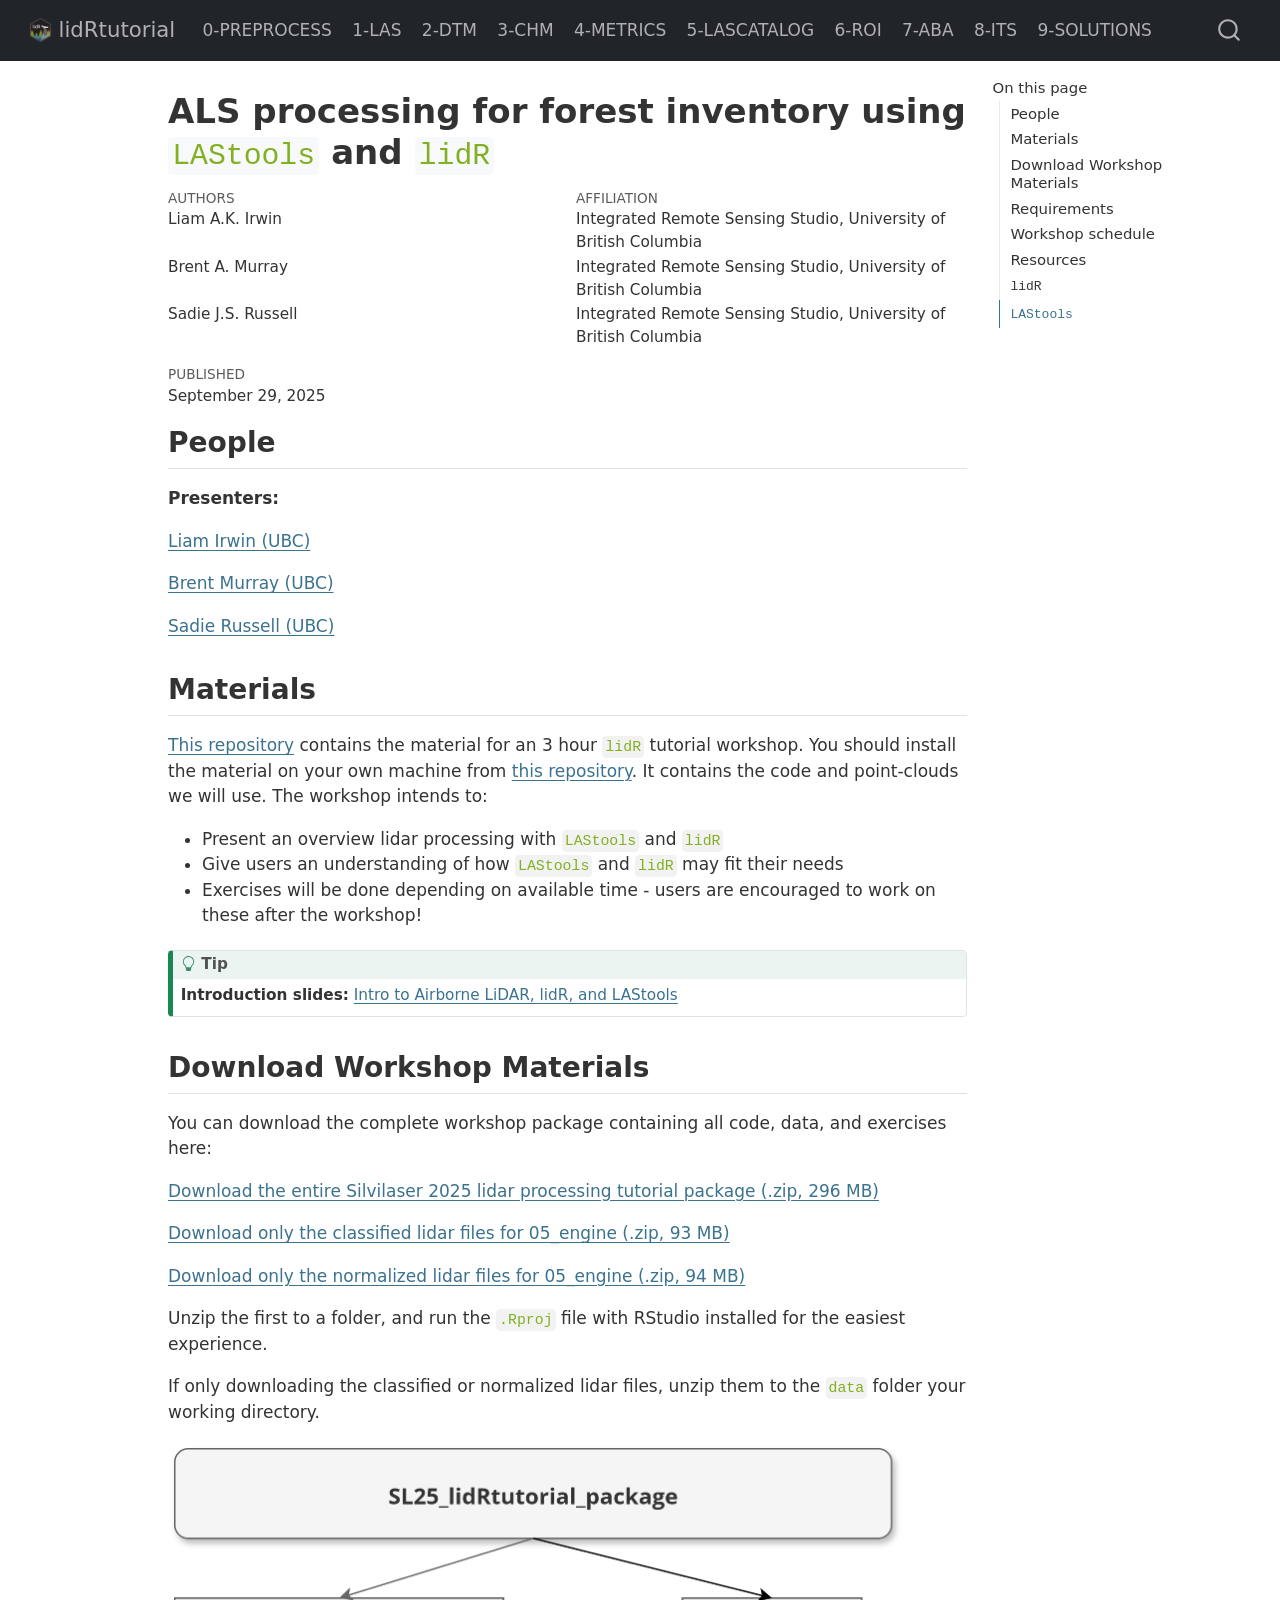
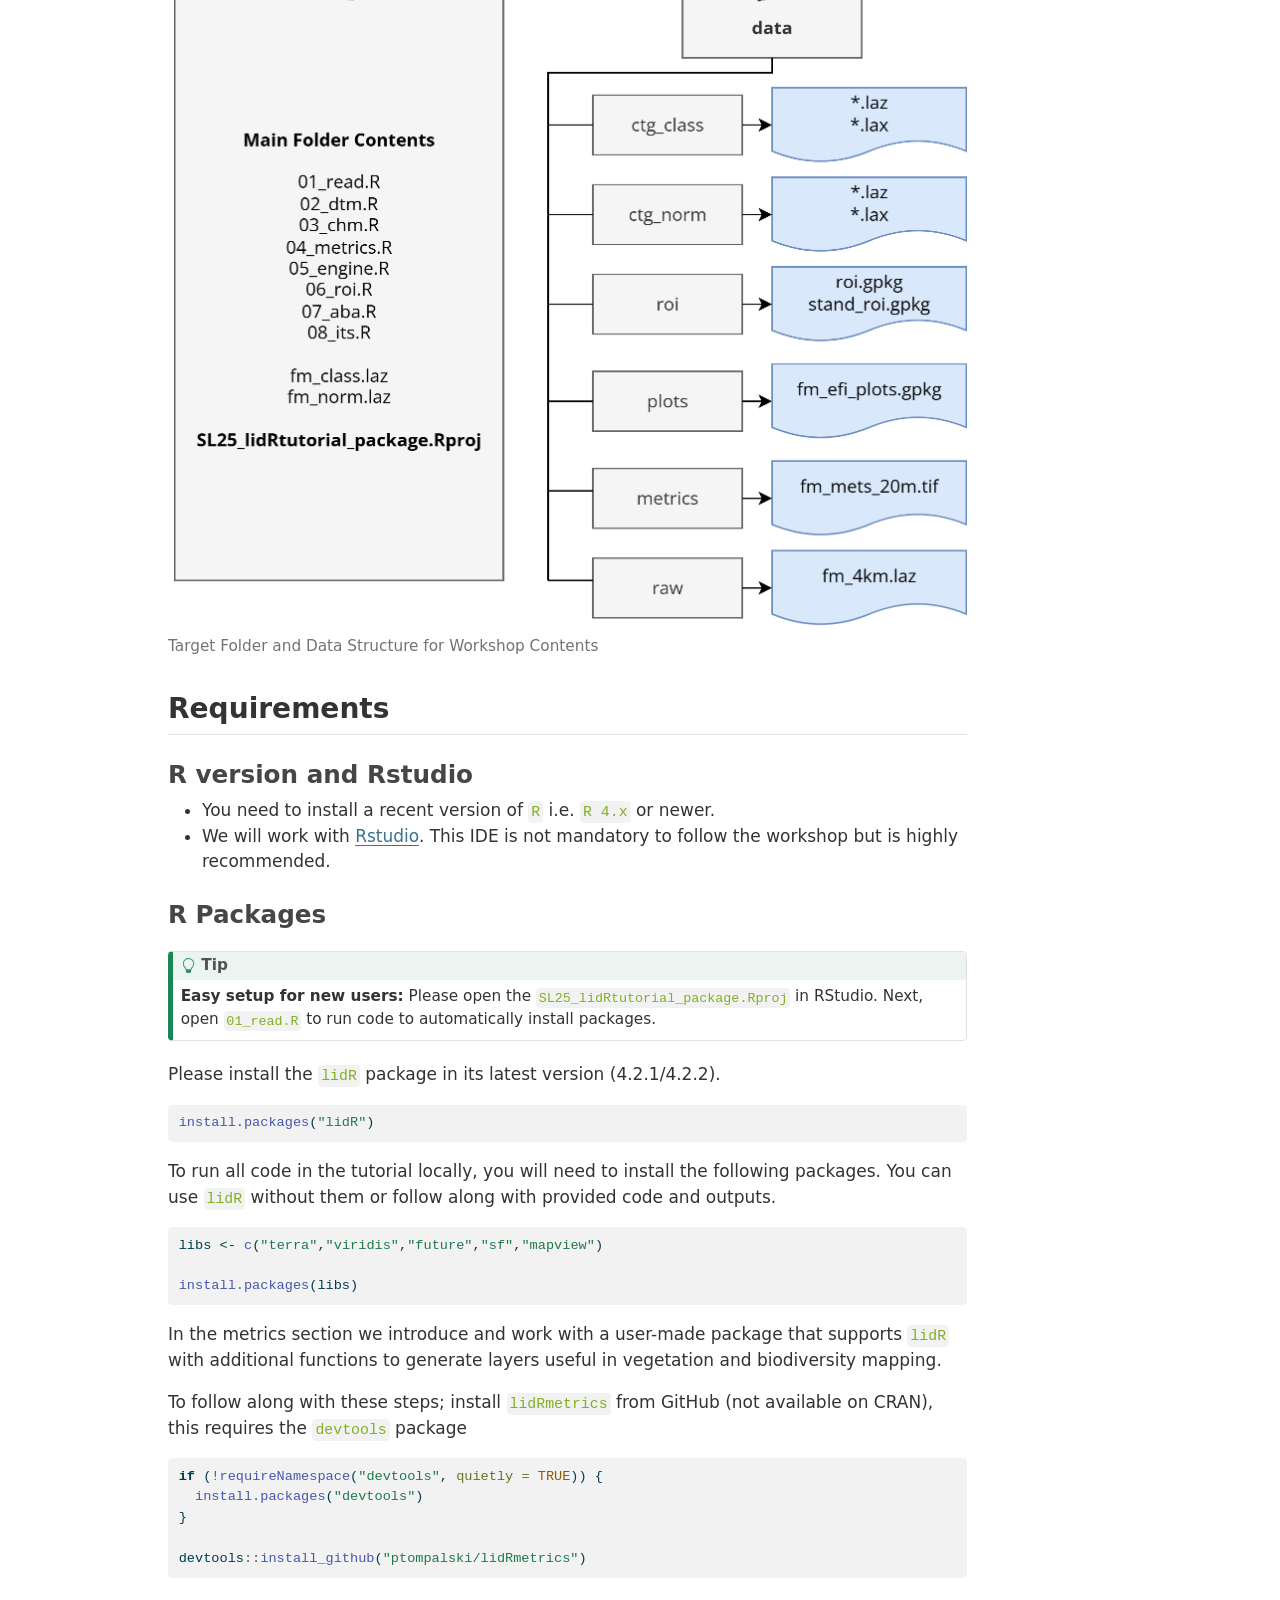
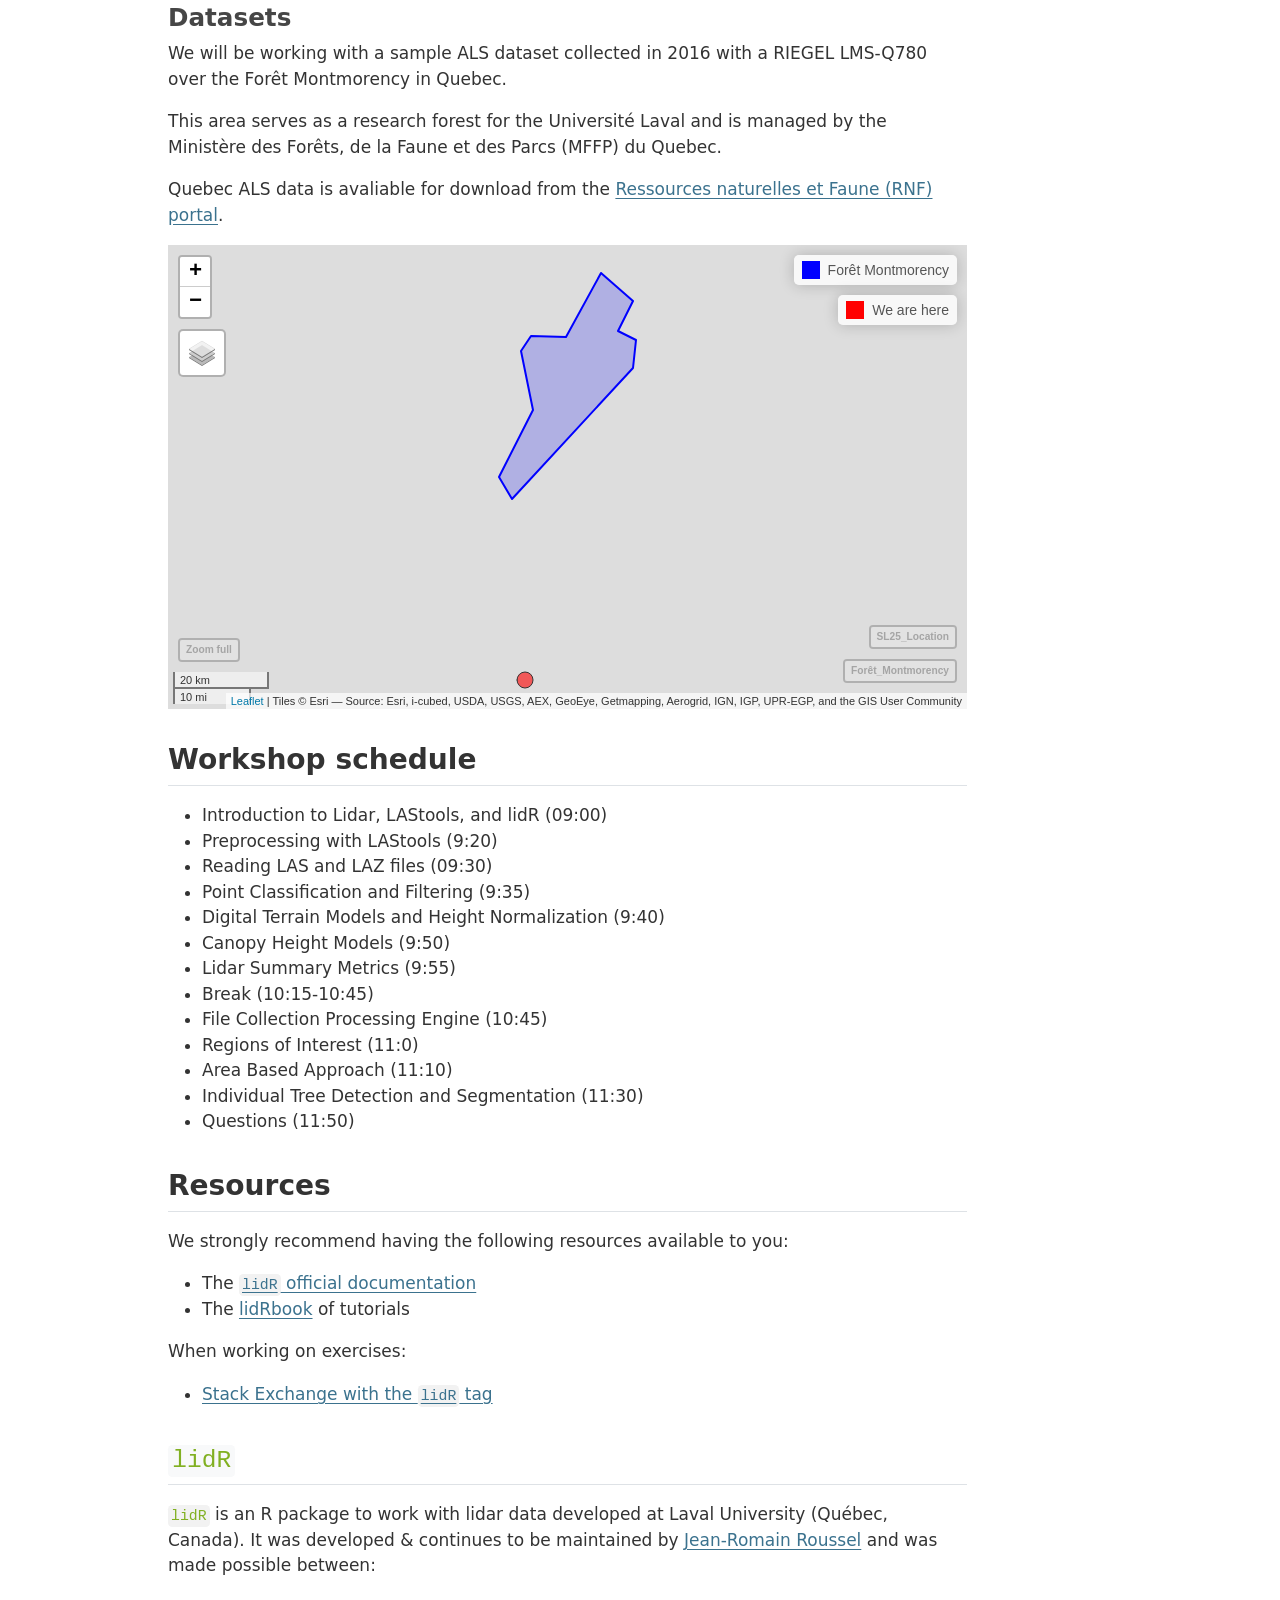
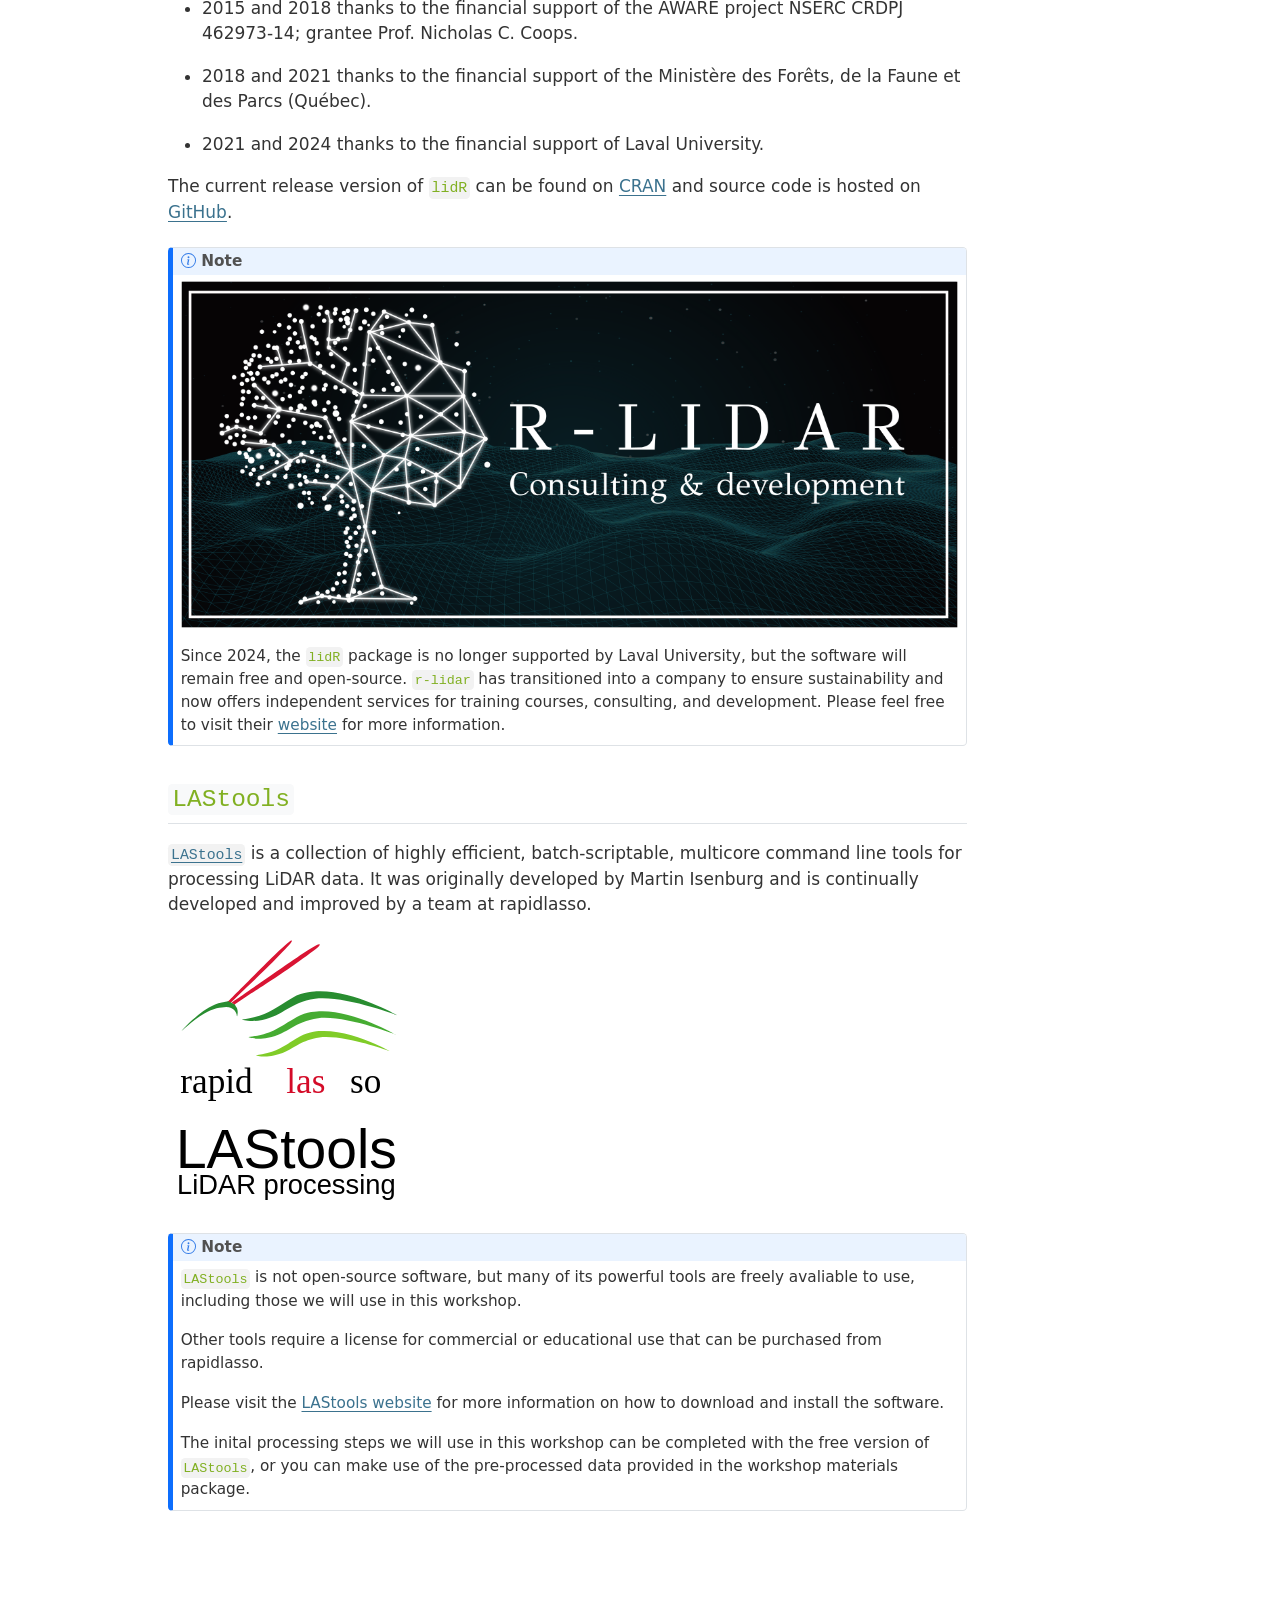
==== commit 510f8290: "reknit - w mask" ====
--- a/docs/index.html
+++ b/docs/index.html
@@ -2,7 +2,7 @@
 <html xmlns="http://www.w3.org/1999/xhtml" lang="en" xml:lang="en"><head>
 
 <meta charset="utf-8">
-<meta name="generator" content="quarto-1.7.31">
+<meta name="generator" content="quarto-1.8.26">
 
 <meta name="viewport" content="width=device-width, initial-scale=1.0, user-scalable=yes">
 
@@ -72,14 +72,15 @@
 <link href="./img/logo.png" rel="icon" type="image/png">
 <script src="site_libs/quarto-html/quarto.js" type="module"></script>
 <script src="site_libs/quarto-html/tabsets/tabsets.js" type="module"></script>
+<script src="site_libs/quarto-html/axe/axe-check.js" type="module"></script>
 <script src="site_libs/quarto-html/popper.min.js"></script>
 <script src="site_libs/quarto-html/tippy.umd.min.js"></script>
 <script src="site_libs/quarto-html/anchor.min.js"></script>
 <link href="site_libs/quarto-html/tippy.css" rel="stylesheet">
-<link href="site_libs/quarto-html/quarto-syntax-highlighting-e1a5c8363afafaef2c763b6775fbf3ca.css" rel="stylesheet" id="quarto-text-highlighting-styles">
+<link href="site_libs/quarto-html/quarto-syntax-highlighting-587c61ba64f3a5504c4d52d930310e48.css" rel="stylesheet" id="quarto-text-highlighting-styles">
 <script src="site_libs/bootstrap/bootstrap.min.js"></script>
 <link href="site_libs/bootstrap/bootstrap-icons.css" rel="stylesheet">
-<link href="site_libs/bootstrap/bootstrap-c3e9721a79885947f4bfdcdb0d329912.min.css" rel="stylesheet" append-hash="true" id="quarto-bootstrap" data-mode="light">
+<link href="site_libs/bootstrap/bootstrap-2b2f74de2f4973298fd85563bc9a9e04.min.css" rel="stylesheet" append-hash="true" id="quarto-bootstrap" data-mode="light">
 <script src="site_libs/quarto-contrib/glightbox/glightbox.min.js"></script>
 <link href="site_libs/quarto-contrib/glightbox/glightbox.min.css" rel="stylesheet">
 <link href="site_libs/quarto-contrib/glightbox/lightbox.css" rel="stylesheet">
@@ -109,7 +110,7 @@
     "search-label": "Search"
   }
 }</script>
-<link href="site_libs/htmltools-fill-0.5.8.1/fill.css" rel="stylesheet">
+<link href="site_libs/htmltools-fill-0.5.9/fill.css" rel="stylesheet">
 
 <script src="site_libs/htmlwidgets-1.6.4/htmlwidgets.js"></script>
 
@@ -129,7 +130,7 @@
 
 <script src="site_libs/leaflet-binding-2.2.3/leaflet.js"></script>
 
-<script src="site_libs/leaflet-providers-2.0.0/leaflet-providers_2.0.0.js"></script>
+<script src="site_libs/leaflet-providers-3.0.0/leaflet-providers.js"></script>
 
 <script src="site_libs/leaflet-providers-plugin-2.2.3/leaflet-providers-plugin.js"></script>
 
@@ -160,7 +161,8 @@
       <div class="navbar-container container-fluid">
       <div class="navbar-brand-container mx-auto">
     <a href="./index.html" class="navbar-brand navbar-brand-logo">
-    <img src="./img/logo.png" alt="" class="navbar-logo">
+    <img src="./img/logo.png" alt="" class="navbar-logo light-content">
+    <img src="./img/logo.png" alt="" class="navbar-logo dark-content">
     </a>
     <a class="navbar-brand" href="./index.html">
     <span class="navbar-title">lidRtutorial</span>
@@ -370,18 +372,18 @@
 </div>
 </div>
 <p>Please install the <code>lidR</code> package in its latest version (4.2.1/4.2.2).</p>
-<div class="sourceCode" id="cb1"><pre class="sourceCode r code-with-copy"><code class="sourceCode r"><span id="cb1-1"><a href="#cb1-1" aria-hidden="true" tabindex="-1"></a><span class="fu">install.packages</span>(<span class="st">"lidR"</span>)</span></code><button title="Copy to Clipboard" class="code-copy-button"><i class="bi"></i></button></pre></div>
+<div class="code-copy-outer-scaffold"><div class="sourceCode" id="cb1"><pre class="sourceCode r code-with-copy"><code class="sourceCode r"><span id="cb1-1"><a href="#cb1-1" aria-hidden="true" tabindex="-1"></a><span class="fu">install.packages</span>(<span class="st">"lidR"</span>)</span></code></pre></div><button title="Copy to Clipboard" class="code-copy-button"><i class="bi"></i></button></div>
 <p>To run all code in the tutorial locally, you will need to install the following packages. You can use <code>lidR</code> without them or follow along with provided code and outputs.</p>
-<div class="sourceCode" id="cb2"><pre class="sourceCode r code-with-copy"><code class="sourceCode r"><span id="cb2-1"><a href="#cb2-1" aria-hidden="true" tabindex="-1"></a>libs <span class="ot">&lt;-</span> <span class="fu">c</span>(<span class="st">"terra"</span>,<span class="st">"viridis"</span>,<span class="st">"future"</span>,<span class="st">"sf"</span>,<span class="st">"mapview"</span>)</span>
+<div class="code-copy-outer-scaffold"><div class="sourceCode" id="cb2"><pre class="sourceCode r code-with-copy"><code class="sourceCode r"><span id="cb2-1"><a href="#cb2-1" aria-hidden="true" tabindex="-1"></a>libs <span class="ot">&lt;-</span> <span class="fu">c</span>(<span class="st">"terra"</span>,<span class="st">"viridis"</span>,<span class="st">"future"</span>,<span class="st">"sf"</span>,<span class="st">"mapview"</span>)</span>
 <span id="cb2-2"><a href="#cb2-2" aria-hidden="true" tabindex="-1"></a></span>
-<span id="cb2-3"><a href="#cb2-3" aria-hidden="true" tabindex="-1"></a><span class="fu">install.packages</span>(libs)</span></code><button title="Copy to Clipboard" class="code-copy-button"><i class="bi"></i></button></pre></div>
+<span id="cb2-3"><a href="#cb2-3" aria-hidden="true" tabindex="-1"></a><span class="fu">install.packages</span>(libs)</span></code></pre></div><button title="Copy to Clipboard" class="code-copy-button"><i class="bi"></i></button></div>
 <p>In the metrics section we introduce and work with a user-made package that supports <code>lidR</code> with additional functions to generate layers useful in vegetation and biodiversity mapping.</p>
 <p>To follow along with these steps; install <code>lidRmetrics</code> from GitHub (not available on CRAN), this requires the <code>devtools</code> package</p>
-<div class="sourceCode" id="cb3"><pre class="sourceCode r code-with-copy"><code class="sourceCode r"><span id="cb3-1"><a href="#cb3-1" aria-hidden="true" tabindex="-1"></a><span class="cf">if</span> (<span class="sc">!</span><span class="fu">requireNamespace</span>(<span class="st">"devtools"</span>, <span class="at">quietly =</span> <span class="cn">TRUE</span>)) {</span>
+<div class="code-copy-outer-scaffold"><div class="sourceCode" id="cb3"><pre class="sourceCode r code-with-copy"><code class="sourceCode r"><span id="cb3-1"><a href="#cb3-1" aria-hidden="true" tabindex="-1"></a><span class="cf">if</span> (<span class="sc">!</span><span class="fu">requireNamespace</span>(<span class="st">"devtools"</span>, <span class="at">quietly =</span> <span class="cn">TRUE</span>)) {</span>
 <span id="cb3-2"><a href="#cb3-2" aria-hidden="true" tabindex="-1"></a>  <span class="fu">install.packages</span>(<span class="st">"devtools"</span>)</span>
 <span id="cb3-3"><a href="#cb3-3" aria-hidden="true" tabindex="-1"></a>}</span>
 <span id="cb3-4"><a href="#cb3-4" aria-hidden="true" tabindex="-1"></a></span>
-<span id="cb3-5"><a href="#cb3-5" aria-hidden="true" tabindex="-1"></a>devtools<span class="sc">::</span><span class="fu">install_github</span>(<span class="st">"ptompalski/lidRmetrics"</span>)</span></code><button title="Copy to Clipboard" class="code-copy-button"><i class="bi"></i></button></pre></div>
+<span id="cb3-5"><a href="#cb3-5" aria-hidden="true" tabindex="-1"></a>devtools<span class="sc">::</span><span class="fu">install_github</span>(<span class="st">"ptompalski/lidRmetrics"</span>)</span></code></pre></div><button title="Copy to Clipboard" class="code-copy-button"><i class="bi"></i></button></div>
 </section>
 <section id="datasets" class="level3">
 <h3 class="anchored" data-anchor-id="datasets">Datasets</h3>
@@ -390,8 +392,8 @@
 <p>Quebec ALS data is avaliable for download from the <a href="https://geoboutique.mern.gouv.qc.ca/edel/pages/recherche/critereRechercheEdel.faces">Ressources naturelles et Faune (RNF) portal</a>.</p>
 <div class="cell" data-layout-align="center">
 <div class="cell-output-display">
-<div class="leaflet html-widget html-fill-item" id="htmlwidget-ae089eb3c1f6c661bcb9" style="width:100%;height:464px;"></div>
-<script type="application/json" data-for="htmlwidget-ae089eb3c1f6c661bcb9">{"x":{"options":{"minZoom":1,"maxZoom":52,"crs":{"crsClass":"L.CRS.EPSG3857","code":null,"proj4def":null,"projectedBounds":null,"options":{}},"preferCanvas":false,"bounceAtZoomLimits":false,"maxBounds":[[[-90,-370]],[[90,370]]]},"calls":[{"method":"addProviderTiles","args":["Esri.WorldImagery","Esri.WorldImagery","Esri.WorldImagery",{"errorTileUrl":"","noWrap":false,"detectRetina":false,"pane":"tilePane"}]},{"method":"createMapPane","args":["polygon",420]},{"method":"addPolygons","args":[[[[{"lng":[-71.25268421933968,-71.28847012173811,-71.19304106532933,-71.22584481455762,-71.19850836553327,-71.10258227352421,-71.00864429570308,-70.91917954303651,-70.96092975521228,-70.91172414213672,-70.91917953415792,-71.25268421933968],"lat":[47.14890984237633,47.18916897089695,47.31392257351892,47.42426240930892,47.45209588258025,47.45010778060844,47.56840004120915,47.51670930980568,47.46104236372233,47.44464049770087,47.39245273677175,47.14890984237633]}]]],null,"Forêt Montmorency",{"crs":{"crsClass":"L.CRS.EPSG3857","code":null,"proj4def":null,"projectedBounds":null,"options":{}},"pane":"polygon","stroke":true,"color":"#0000FF","weight":2,"opacity":1,"fill":true,"fillColor":"#0000FF","fillOpacity":0.2,"smoothFactor":1,"noClip":false},"<div class='scrollableContainer'><table class=mapview-popup id='popup'><tr class='coord'><td><\/td><th><b>Feature ID&emsp;<\/b><\/th><td>1&emsp;<\/td><\/tr><tr><td>1<\/td><th>geom&emsp;<\/th><td>sfc_POLYGON&emsp;<\/td><\/tr><\/table><\/div>",{"maxWidth":800,"minWidth":50,"autoPan":true,"keepInView":false,"closeButton":true,"closeOnClick":true,"className":""},"1",{"interactive":false,"permanent":false,"direction":"auto","opacity":1,"offset":[0,0],"textsize":"10px","textOnly":false,"className":"","sticky":true},{"stroke":true,"weight":3,"opacity":1,"fillOpacity":0.28,"bringToFront":false,"sendToBack":false}]},{"method":"addScaleBar","args":[{"maxWidth":100,"metric":true,"imperial":true,"updateWhenIdle":true,"position":"bottomleft"}]},{"method":"addHomeButton","args":[-71.28847012173811,47.14890984237633,-70.91172414213672,47.56840004120915,true,"Forêt_Montmorency","Zoom to Forêt_Montmorency","<strong> Forêt_Montmorency <\/strong>","bottomright"]},{"method":"addLegend","args":[{"colors":["#0000FF"],"labels":["Forêt Montmorency"],"na_color":null,"na_label":"NA","opacity":1,"position":"topright","type":"factor","title":"","extra":null,"layerId":null,"className":"info legend","group":"Forêt Montmorency"}]},{"method":"createMapPane","args":["point",440]},{"method":"addCircleMarkers","args":[46.81016858232409,-71.21575480959382,8,null,"SL25 Location",{"crs":{"crsClass":"L.CRS.EPSG3857","code":null,"proj4def":null,"projectedBounds":null,"options":{}},"pane":"point","stroke":true,"color":"#333333","weight":1,"opacity":1,"fill":true,"fillColor":"#FF0000","fillOpacity":0.6},null,null,"<div class='scrollableContainer'><table class=mapview-popup id='popup'><tr class='coord'><td><\/td><th><b>Feature ID&emsp;<\/b><\/th><td>1&emsp;<\/td><\/tr><tr><td>1<\/td><th>name&emsp;<\/th><td>We are here&emsp;<\/td><\/tr><tr><td>2<\/td><th>geometry&emsp;<\/th><td>sfc_POINT&emsp;<\/td><\/tr><\/table><\/div>",{"maxWidth":800,"minWidth":50,"autoPan":true,"keepInView":false,"closeButton":true,"closeOnClick":true,"className":""},"We are here",{"interactive":false,"permanent":false,"direction":"auto","opacity":1,"offset":[0,0],"textsize":"10px","textOnly":false,"className":"","sticky":true},null]},{"method":"addHomeButton","args":[-71.21575480959382,46.81016858232409,-71.21575480959382,46.81016858232409,true,"SL25_Location","Zoom to SL25_Location","<strong> SL25_Location <\/strong>","bottomright"]},{"method":"addLayersControl","args":["Esri.WorldImagery",["Forêt Montmorency","SL25 Location"],{"collapsed":true,"autoZIndex":true,"position":"topleft"}]},{"method":"addLegend","args":[{"colors":["#FF0000"],"labels":["We are here"],"na_color":null,"na_label":"NA","opacity":1,"position":"topright","type":"factor","title":"","extra":null,"layerId":null,"className":"info legend","group":"SL25 Location"}]},{"method":"addHomeButton","args":[-71.28847012173811,46.81016858232409,-70.91172414213672,47.56840004120915,true,null,"Zoom to full extent","<strong>Zoom full<\/strong>","bottomleft"]}],"limits":{"lat":[47.14890984237633,47.56840004120915],"lng":[-71.28847012173811,-70.91172414213672]},"fitBounds":[46.81016858232409,-71.28847012173811,47.56840004120915,-70.91172414213672,[]]},"evals":[],"jsHooks":{"render":[{"code":"function(el, x, data) {\n  return (\n      function(el, x, data) {\n      // get the leaflet map\n      var map = this; //HTMLWidgets.find('#' + el.id);\n      // we need a new div element because we have to handle\n      // the mouseover output separately\n      // debugger;\n      function addElement () {\n      // generate new div Element\n      var newDiv = $(document.createElement('div'));\n      // append at end of leaflet htmlwidget container\n      $(el).append(newDiv);\n      //provide ID and style\n      newDiv.addClass('lnlt');\n      newDiv.css({\"position\":\"relative\",\"bottomleft\":\"0px\",\"background-color\":\"rgba(255, 255, 255, 0.7)\",\"box-shadow\":\"0 0 2px #bbb\",\"background-clip\":\"padding-box\",\"margin\":\"0\",\"padding-left\":\"5px\",\"padding-right\":\"5px\",\"color\":\"#333\",\"font-size\":\"9px\",\"font-family\":\"\\\"Helvetica Neue\\\", Arial, Helvetica, sans-serif\",\"text-align\":\"left\",\"z-index\":\"700\"});\n      return newDiv;\n      }\n\n\n      // check for already existing lnlt class to not duplicate\n      var lnlt = $(el).find('.lnlt');\n\n      if(!lnlt.length) {\n      lnlt = addElement();\n\n      // grab the special div we generated in the beginning\n      // and put the mousmove output there\n\n      map.on('mousemove', function (e) {\n      if (e.originalEvent.ctrlKey) {\n      if (document.querySelector('.lnlt') === null) lnlt = addElement();\n      lnlt.text(\n                           ' lon: ' + (e.latlng.lng).toFixed(5) +\n                           ' | lat: ' + (e.latlng.lat).toFixed(5) +\n                           ' | zoom: ' + map.getZoom() +\n                           ' | x: ' + L.CRS.EPSG3857.project(e.latlng).x.toFixed(0) +\n                           ' | y: ' + L.CRS.EPSG3857.project(e.latlng).y.toFixed(0) +\n                           ' | epsg: 3857 ' +\n                           ' | proj4: +proj=merc +a=6378137 +b=6378137 +lat_ts=0.0 +lon_0=0.0 +x_0=0.0 +y_0=0 +k=1.0 +units=m +nadgrids=@null +no_defs ');\n      } else {\n      if (document.querySelector('.lnlt') === null) lnlt = addElement();\n      lnlt.text(\n                      ' lon: ' + (e.latlng.lng).toFixed(5) +\n                      ' | lat: ' + (e.latlng.lat).toFixed(5) +\n                      ' | zoom: ' + map.getZoom() + ' ');\n      }\n      });\n\n      // remove the lnlt div when mouse leaves map\n      map.on('mouseout', function (e) {\n      var strip = document.querySelector('.lnlt');\n      if( strip !==null) strip.remove();\n      });\n\n      };\n\n      //$(el).keypress(67, function(e) {\n      map.on('preclick', function(e) {\n      if (e.originalEvent.ctrlKey) {\n      if (document.querySelector('.lnlt') === null) lnlt = addElement();\n      lnlt.text(\n                      ' lon: ' + (e.latlng.lng).toFixed(5) +\n                      ' | lat: ' + (e.latlng.lat).toFixed(5) +\n                      ' | zoom: ' + map.getZoom() + ' ');\n      var txt = document.querySelector('.lnlt').textContent;\n      console.log(txt);\n      //txt.innerText.focus();\n      //txt.select();\n      setClipboardText('\"' + txt + '\"');\n      }\n      });\n\n      }\n      ).call(this.getMap(), el, x, data);\n}","data":null},{"code":"function(el, x, data) {\n  return (function(el,x,data){\n           var map = this;\n\n           map.on('keypress', function(e) {\n               console.log(e.originalEvent.code);\n               var key = e.originalEvent.code;\n               if (key === 'KeyE') {\n                   var bb = this.getBounds();\n                   var txt = JSON.stringify(bb);\n                   console.log(txt);\n\n                   setClipboardText('\\'' + txt + '\\'');\n               }\n           })\n        }).call(this.getMap(), el, x, data);\n}","data":null}]}}</script>
+<div class="leaflet html-widget html-fill-item" id="htmlwidget-a8e41fa7899eb340efeb" style="width:100%;height:464px;"></div>
+<script type="application/json" data-for="htmlwidget-a8e41fa7899eb340efeb">{"x":{"options":{"minZoom":1,"maxZoom":52,"crs":{"crsClass":"L.CRS.EPSG3857","code":null,"proj4def":null,"projectedBounds":null,"options":{}},"preferCanvas":false,"bounceAtZoomLimits":false,"maxBounds":[[[-90,-370]],[[90,370]]]},"calls":[{"method":"addProviderTiles","args":["Esri.WorldImagery","Esri.WorldImagery","Esri.WorldImagery",{"errorTileUrl":"","noWrap":false,"detectRetina":false,"pane":"tilePane"}]},{"method":"createMapPane","args":["polygon",420]},{"method":"addPolygons","args":[[[[{"lng":[-71.25268421933968,-71.28847012173811,-71.19304106532933,-71.22584481455762,-71.19850836553327,-71.10258227352421,-71.00864429570308,-70.91917954303651,-70.96092975521228,-70.91172414213672,-70.91917953415792,-71.25268421933968],"lat":[47.14890984237633,47.18916897089695,47.31392257351892,47.42426240930892,47.45209588258025,47.45010778060844,47.56840004120915,47.51670930980568,47.46104236372233,47.44464049770087,47.39245273677175,47.14890984237633]}]]],null,"Forêt Montmorency",{"crs":{"crsClass":"L.CRS.EPSG3857","code":null,"proj4def":null,"projectedBounds":null,"options":{}},"pane":"polygon","stroke":true,"color":"#0000FF","weight":2,"opacity":1,"fill":true,"fillColor":"#0000FF","fillOpacity":0.2,"smoothFactor":1,"noClip":false},"<div class='scrollableContainer'><table class=mapview-popup id='popup'><tr class='coord'><td><\/td><th><b>Feature ID&emsp;<\/b><\/th><td>1&emsp;<\/td><\/tr><tr><td>1<\/td><th>geom&emsp;<\/th><td>sfc_POLYGON&emsp;<\/td><\/tr><\/table><\/div>",{"maxWidth":800,"minWidth":50,"autoPan":true,"keepInView":false,"closeButton":true,"closeOnClick":true,"className":""},"1",{"interactive":false,"permanent":false,"direction":"auto","opacity":1,"offset":[0,0],"textsize":"10px","textOnly":false,"className":"","sticky":true},{"stroke":true,"weight":3,"opacity":1,"fillOpacity":0.28,"bringToFront":false,"sendToBack":false}]},{"method":"addScaleBar","args":[{"maxWidth":100,"metric":true,"imperial":true,"updateWhenIdle":true,"position":"bottomleft"}]},{"method":"addHomeButton","args":[-71.28847012173811,47.14890984237633,-70.91172414213672,47.56840004120915,true,"Forêt_Montmorency","Zoom to Forêt_Montmorency","<strong> Forêt_Montmorency <\/strong>","bottomright"]},{"method":"addLegend","args":[{"colors":["#0000FF"],"labels":["Forêt Montmorency"],"na_color":null,"na_label":"NA","opacity":1,"position":"topright","type":"factor","title":"","extra":null,"layerId":null,"className":"info legend","group":"Forêt Montmorency"}]},{"method":"createMapPane","args":["point",440]},{"method":"addCircleMarkers","args":[46.81016858232409,-71.21575480959382,8,null,"SL25 Location",{"crs":{"crsClass":"L.CRS.EPSG3857","code":null,"proj4def":null,"projectedBounds":null,"options":{}},"pane":"point","stroke":true,"color":"#333333","weight":1,"opacity":1,"fill":true,"fillColor":"#FF0000","fillOpacity":0.6},null,null,"<div class='scrollableContainer'><table class=mapview-popup id='popup'><tr class='coord'><td><\/td><th><b>Feature ID&emsp;<\/b><\/th><td>1&emsp;<\/td><\/tr><tr><td>1<\/td><th>name&emsp;<\/th><td>We are here&emsp;<\/td><\/tr><tr><td>2<\/td><th>geometry&emsp;<\/th><td>sfc_POINT&emsp;<\/td><\/tr><\/table><\/div>",{"maxWidth":800,"minWidth":50,"autoPan":true,"keepInView":false,"closeButton":true,"closeOnClick":true,"className":""},"We are here",{"interactive":false,"permanent":false,"direction":"auto","opacity":1,"offset":[0,0],"textsize":"10px","textOnly":false,"className":"","sticky":true},null]},{"method":"addHomeButton","args":[-71.21575480959382,46.81016858232409,-71.21575480959382,46.81016858232409,true,"SL25_Location","Zoom to SL25_Location","<strong> SL25_Location <\/strong>","bottomright"]},{"method":"addLayersControl","args":["Esri.WorldImagery",["Forêt Montmorency","SL25 Location"],{"collapsed":true,"autoZIndex":true,"position":"topleft"}]},{"method":"addLegend","args":[{"colors":["#FF0000"],"labels":["We are here"],"na_color":null,"na_label":"NA","opacity":1,"position":"topright","type":"factor","title":"","extra":null,"layerId":null,"className":"info legend","group":"SL25 Location"}]},{"method":"addHomeButton","args":[-71.28847012173811,46.81016858232409,-70.91172414213672,47.56840004120915,true,null,"Zoom to full extent","<strong>Zoom full<\/strong>","bottomleft"]}],"limits":{"lat":[47.14890984237633,47.56840004120915],"lng":[-71.28847012173811,-70.91172414213672]},"fitBounds":[46.81016858232409,-71.28847012173811,47.56840004120915,-70.91172414213672,[]]},"evals":[],"jsHooks":{"render":[{"code":"function(el, x, data) {\n  return (\n      function(el, x, data) {\n      // get the leaflet map\n      var map = this; //HTMLWidgets.find('#' + el.id);\n      // we need a new div element because we have to handle\n      // the mouseover output separately\n      // debugger;\n      function addElement () {\n      // generate new div Element\n      var newDiv = $(document.createElement('div'));\n      // append at end of leaflet htmlwidget container\n      $(el).append(newDiv);\n      //provide ID and style\n      newDiv.addClass('lnlt');\n      newDiv.css({\"position\":\"relative\",\"bottomleft\":\"0px\",\"background-color\":\"rgba(255, 255, 255, 0.7)\",\"box-shadow\":\"0 0 2px #bbb\",\"background-clip\":\"padding-box\",\"margin\":\"0\",\"padding-left\":\"5px\",\"padding-right\":\"5px\",\"color\":\"#333\",\"font-size\":\"9px\",\"font-family\":\"\\\"Helvetica Neue\\\", Arial, Helvetica, sans-serif\",\"text-align\":\"left\",\"z-index\":\"700\"});\n      return newDiv;\n      }\n\n\n      // check for already existing lnlt class to not duplicate\n      var lnlt = $(el).find('.lnlt');\n\n      if(!lnlt.length) {\n      lnlt = addElement();\n\n      // grab the special div we generated in the beginning\n      // and put the mousmove output there\n\n      map.on('mousemove', function (e) {\n      if (e.originalEvent.ctrlKey) {\n      if (document.querySelector('.lnlt') === null) lnlt = addElement();\n      lnlt.text(\n                           ' lon: ' + (e.latlng.lng).toFixed(5) +\n                           ' | lat: ' + (e.latlng.lat).toFixed(5) +\n                           ' | zoom: ' + map.getZoom() +\n                           ' | x: ' + L.CRS.EPSG3857.project(e.latlng).x.toFixed(0) +\n                           ' | y: ' + L.CRS.EPSG3857.project(e.latlng).y.toFixed(0) +\n                           ' | epsg: 3857 ' +\n                           ' | proj4: +proj=merc +a=6378137 +b=6378137 +lat_ts=0.0 +lon_0=0.0 +x_0=0.0 +y_0=0 +k=1.0 +units=m +nadgrids=@null +no_defs ');\n      } else {\n      if (document.querySelector('.lnlt') === null) lnlt = addElement();\n      lnlt.text(\n                      ' lon: ' + (e.latlng.lng).toFixed(5) +\n                      ' | lat: ' + (e.latlng.lat).toFixed(5) +\n                      ' | zoom: ' + map.getZoom() + ' ');\n      }\n      });\n\n      // remove the lnlt div when mouse leaves map\n      map.on('mouseout', function (e) {\n      var strip = document.querySelector('.lnlt');\n      if( strip !==null) strip.remove();\n      });\n\n      };\n\n      //$(el).keypress(67, function(e) {\n      map.on('preclick', function(e) {\n      if (e.originalEvent.ctrlKey) {\n      if (document.querySelector('.lnlt') === null) lnlt = addElement();\n      lnlt.text(\n                      ' lon: ' + (e.latlng.lng).toFixed(5) +\n                      ' | lat: ' + (e.latlng.lat).toFixed(5) +\n                      ' | zoom: ' + map.getZoom() + ' ');\n      var txt = document.querySelector('.lnlt').textContent;\n      console.log(txt);\n      //txt.innerText.focus();\n      //txt.select();\n      setClipboardText('\"' + txt + '\"');\n      }\n      });\n\n      }\n      ).call(this.getMap(), el, x, data);\n}","data":null},{"code":"function(el, x, data) {\n  return (function(el,x,data){\n           var map = this;\n\n           map.on('keypress', function(e) {\n               console.log(e.originalEvent.code);\n               var key = e.originalEvent.code;\n               if (key === 'KeyE') {\n                   var bb = this.getBounds();\n                   var txt = JSON.stringify(bb);\n                   console.log(txt);\n\n                   setClipboardText('\\'' + txt + '\\'');\n               }\n           })\n        }).call(this.getMap(), el, x, data);\n}","data":null}]}}</script>
 </div>
 </div>
 </section>
@@ -460,7 +462,7 @@
 <i class="callout-icon"></i>
 </div>
 <div class="callout-title-container flex-fill">
-Note
+<span class="screen-reader-only">Note</span>Note
 </div>
 </div>
 <div class="callout-body-container callout-body">
@@ -526,13 +528,14 @@
       e.clearSelection();
     }
     const getTextToCopy = function(trigger) {
-        const codeEl = trigger.previousElementSibling.cloneNode(true);
-        for (const childEl of codeEl.children) {
-          if (isCodeAnnotation(childEl)) {
-            childEl.remove();
-          }
-        }
-        return codeEl.innerText;
+      const outerScaffold = trigger.parentElement.cloneNode(true);
+      const codeEl = outerScaffold.querySelector('code');
+      for (const childEl of codeEl.children) {
+        if (isCodeAnnotation(childEl)) {
+          childEl.remove();
+        }
+      }
+      return codeEl.innerText;
     }
     const clipboard = new window.ClipboardJS('.code-copy-button:not([data-in-quarto-modal])', {
       text: getTextToCopy
--- a/docs/site_libs/quarto-html/quarto-syntax-highlighting-587c61ba64f3a5504c4d52d930310e48.css
+++ b/docs/site_libs/quarto-html/quarto-syntax-highlighting-587c61ba64f3a5504c4d52d930310e48.css
@@ -0,0 +1,236 @@
+/* quarto syntax highlight colors */
+:root {
+  --quarto-hl-ot-color: #003B4F;
+  --quarto-hl-at-color: #657422;
+  --quarto-hl-ss-color: #20794D;
+  --quarto-hl-an-color: #5E5E5E;
+  --quarto-hl-fu-color: #4758AB;
+  --quarto-hl-st-color: #20794D;
+  --quarto-hl-cf-color: #003B4F;
+  --quarto-hl-op-color: #5E5E5E;
+  --quarto-hl-er-color: #AD0000;
+  --quarto-hl-bn-color: #AD0000;
+  --quarto-hl-al-color: #AD0000;
+  --quarto-hl-va-color: #111111;
+  --quarto-hl-bu-color: inherit;
+  --quarto-hl-ex-color: inherit;
+  --quarto-hl-pp-color: #AD0000;
+  --quarto-hl-in-color: #5E5E5E;
+  --quarto-hl-vs-color: #20794D;
+  --quarto-hl-wa-color: #5E5E5E;
+  --quarto-hl-do-color: #5E5E5E;
+  --quarto-hl-im-color: #00769E;
+  --quarto-hl-ch-color: #20794D;
+  --quarto-hl-dt-color: #AD0000;
+  --quarto-hl-fl-color: #AD0000;
+  --quarto-hl-co-color: #5E5E5E;
+  --quarto-hl-cv-color: #5E5E5E;
+  --quarto-hl-cn-color: #8f5902;
+  --quarto-hl-sc-color: #5E5E5E;
+  --quarto-hl-dv-color: #AD0000;
+  --quarto-hl-kw-color: #003B4F;
+}
+
+/* other quarto variables */
+:root {
+  --quarto-font-monospace: SFMono-Regular, Menlo, Monaco, Consolas, "Liberation Mono", "Courier New", monospace;
+}
+
+/* syntax highlight based on Pandoc's rules */
+pre > code.sourceCode > span {
+  color: #003B4F;
+}
+
+code.sourceCode > span {
+  color: #003B4F;
+}
+
+div.sourceCode,
+div.sourceCode pre.sourceCode {
+  color: #003B4F;
+}
+
+/* Normal */
+code span {
+  color: #003B4F;
+}
+
+/* Alert */
+code span.al {
+  color: #AD0000;
+  font-style: inherit;
+}
+
+/* Annotation */
+code span.an {
+  color: #5E5E5E;
+  font-style: inherit;
+}
+
+/* Attribute */
+code span.at {
+  color: #657422;
+  font-style: inherit;
+}
+
+/* BaseN */
+code span.bn {
+  color: #AD0000;
+  font-style: inherit;
+}
+
+/* BuiltIn */
+code span.bu {
+  font-style: inherit;
+}
+
+/* ControlFlow */
+code span.cf {
+  color: #003B4F;
+  font-weight: bold;
+  font-style: inherit;
+}
+
+/* Char */
+code span.ch {
+  color: #20794D;
+  font-style: inherit;
+}
+
+/* Constant */
+code span.cn {
+  color: #8f5902;
+  font-style: inherit;
+}
+
+/* Comment */
+code span.co {
+  color: #5E5E5E;
+  font-style: inherit;
+}
+
+/* CommentVar */
+code span.cv {
+  color: #5E5E5E;
+  font-style: italic;
+}
+
+/* Documentation */
+code span.do {
+  color: #5E5E5E;
+  font-style: italic;
+}
+
+/* DataType */
+code span.dt {
+  color: #AD0000;
+  font-style: inherit;
+}
+
+/* DecVal */
+code span.dv {
+  color: #AD0000;
+  font-style: inherit;
+}
+
+/* Error */
+code span.er {
+  color: #AD0000;
+  font-style: inherit;
+}
+
+/* Extension */
+code span.ex {
+  font-style: inherit;
+}
+
+/* Float */
+code span.fl {
+  color: #AD0000;
+  font-style: inherit;
+}
+
+/* Function */
+code span.fu {
+  color: #4758AB;
+  font-style: inherit;
+}
+
+/* Import */
+code span.im {
+  color: #00769E;
+  font-style: inherit;
+}
+
+/* Information */
+code span.in {
+  color: #5E5E5E;
+  font-style: inherit;
+}
+
+/* Keyword */
+code span.kw {
+  color: #003B4F;
+  font-weight: bold;
+  font-style: inherit;
+}
+
+/* Operator */
+code span.op {
+  color: #5E5E5E;
+  font-style: inherit;
+}
+
+/* Other */
+code span.ot {
+  color: #003B4F;
+  font-style: inherit;
+}
+
+/* Preprocessor */
+code span.pp {
+  color: #AD0000;
+  font-style: inherit;
+}
+
+/* SpecialChar */
+code span.sc {
+  color: #5E5E5E;
+  font-style: inherit;
+}
+
+/* SpecialString */
+code span.ss {
+  color: #20794D;
+  font-style: inherit;
+}
+
+/* String */
+code span.st {
+  color: #20794D;
+  font-style: inherit;
+}
+
+/* Variable */
+code span.va {
+  color: #111111;
+  font-style: inherit;
+}
+
+/* VerbatimString */
+code span.vs {
+  color: #20794D;
+  font-style: inherit;
+}
+
+/* Warning */
+code span.wa {
+  color: #5E5E5E;
+  font-style: italic;
+}
+
+.prevent-inlining {
+  content: "</";
+}
+
+/*# sourceMappingURL=2dce1cc6c82594539e1579de68416b47.css.map */
--- a/docs/site_libs/htmltools-fill-0.5.9/fill.css
+++ b/docs/site_libs/htmltools-fill-0.5.9/fill.css
@@ -0,0 +1,21 @@
+@layer htmltools {
+  .html-fill-container {
+    display: flex;
+    flex-direction: column;
+    /* Prevent the container from expanding vertically or horizontally beyond its
+    parent's constraints. */
+    min-height: 0;
+    min-width: 0;
+  }
+  .html-fill-container > .html-fill-item {
+    /* Fill items can grow and shrink freely within
+    available vertical space in fillable container */
+    flex: 1 1 auto;
+    min-height: 0;
+    min-width: 0;
+  }
+  .html-fill-container > :not(.html-fill-item) {
+    /* Prevent shrinking or growing of non-fill items */
+    flex: 0 0 auto;
+  }
+}
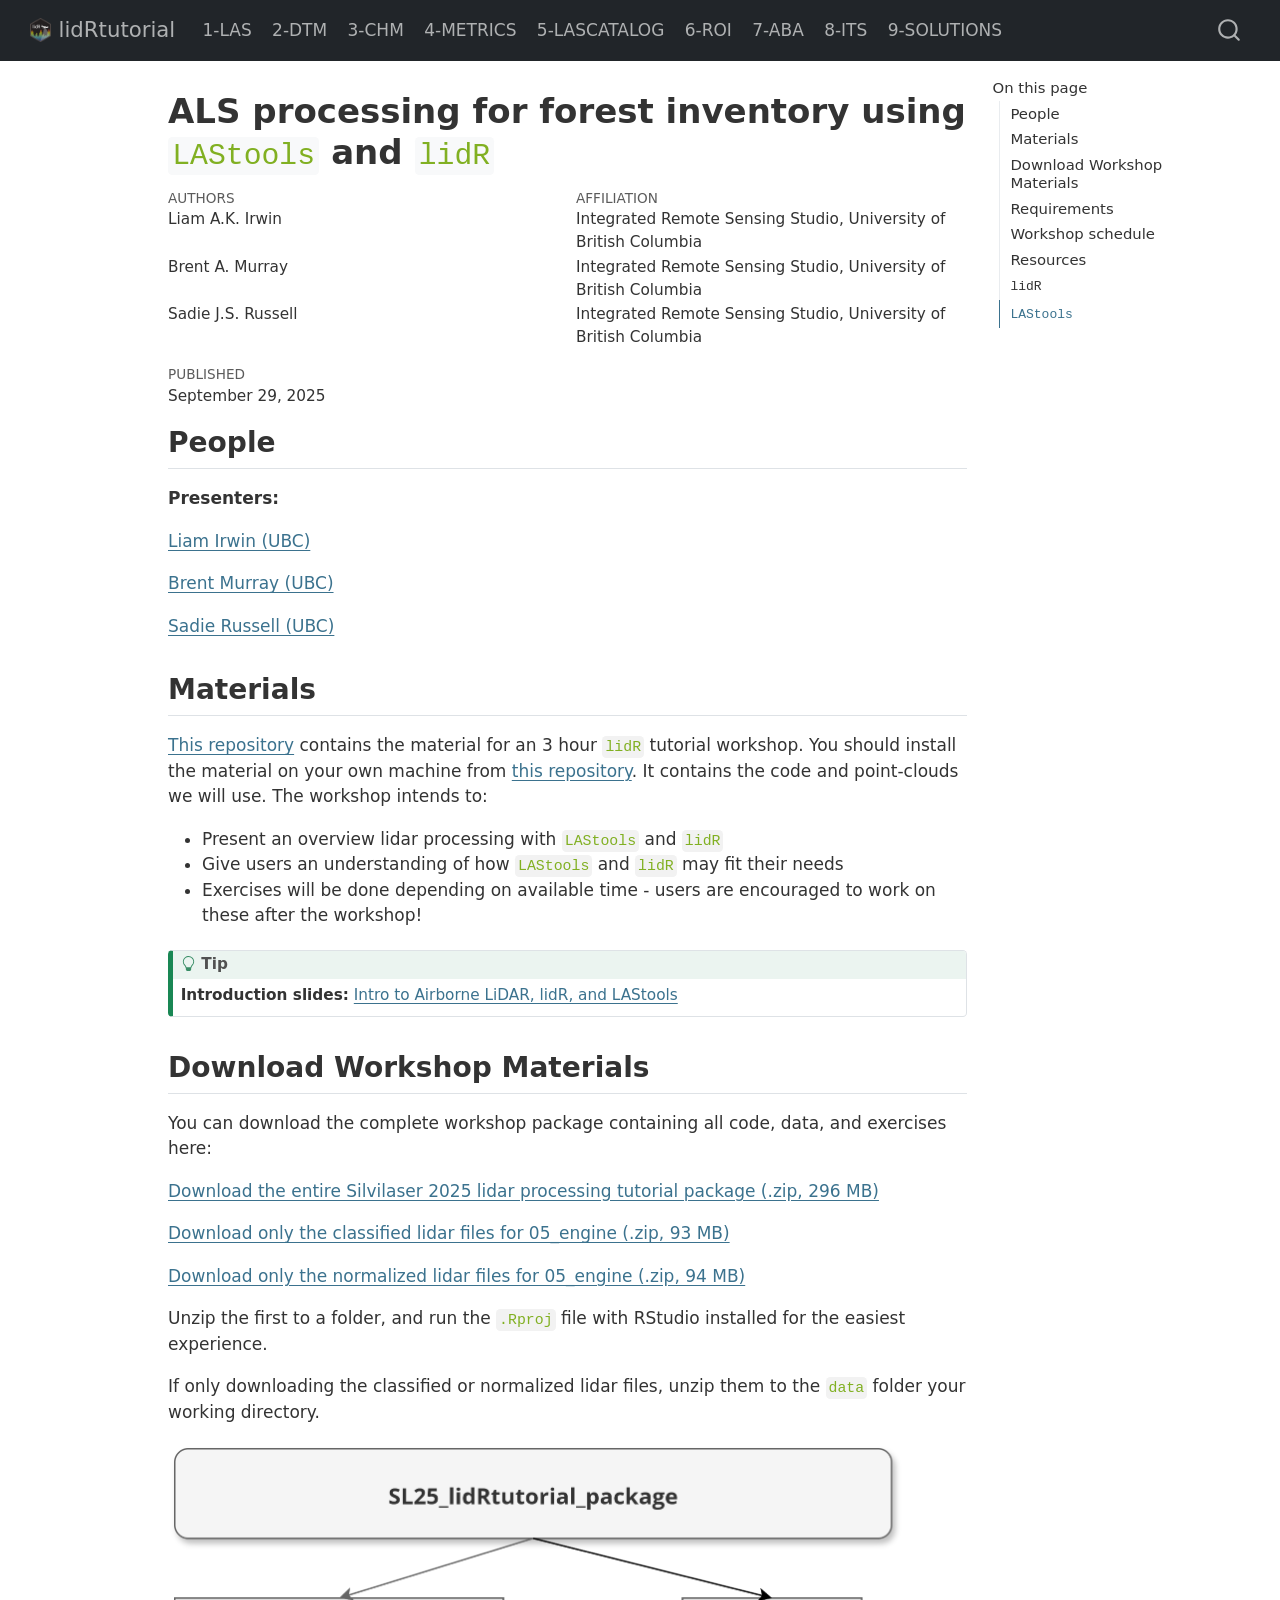
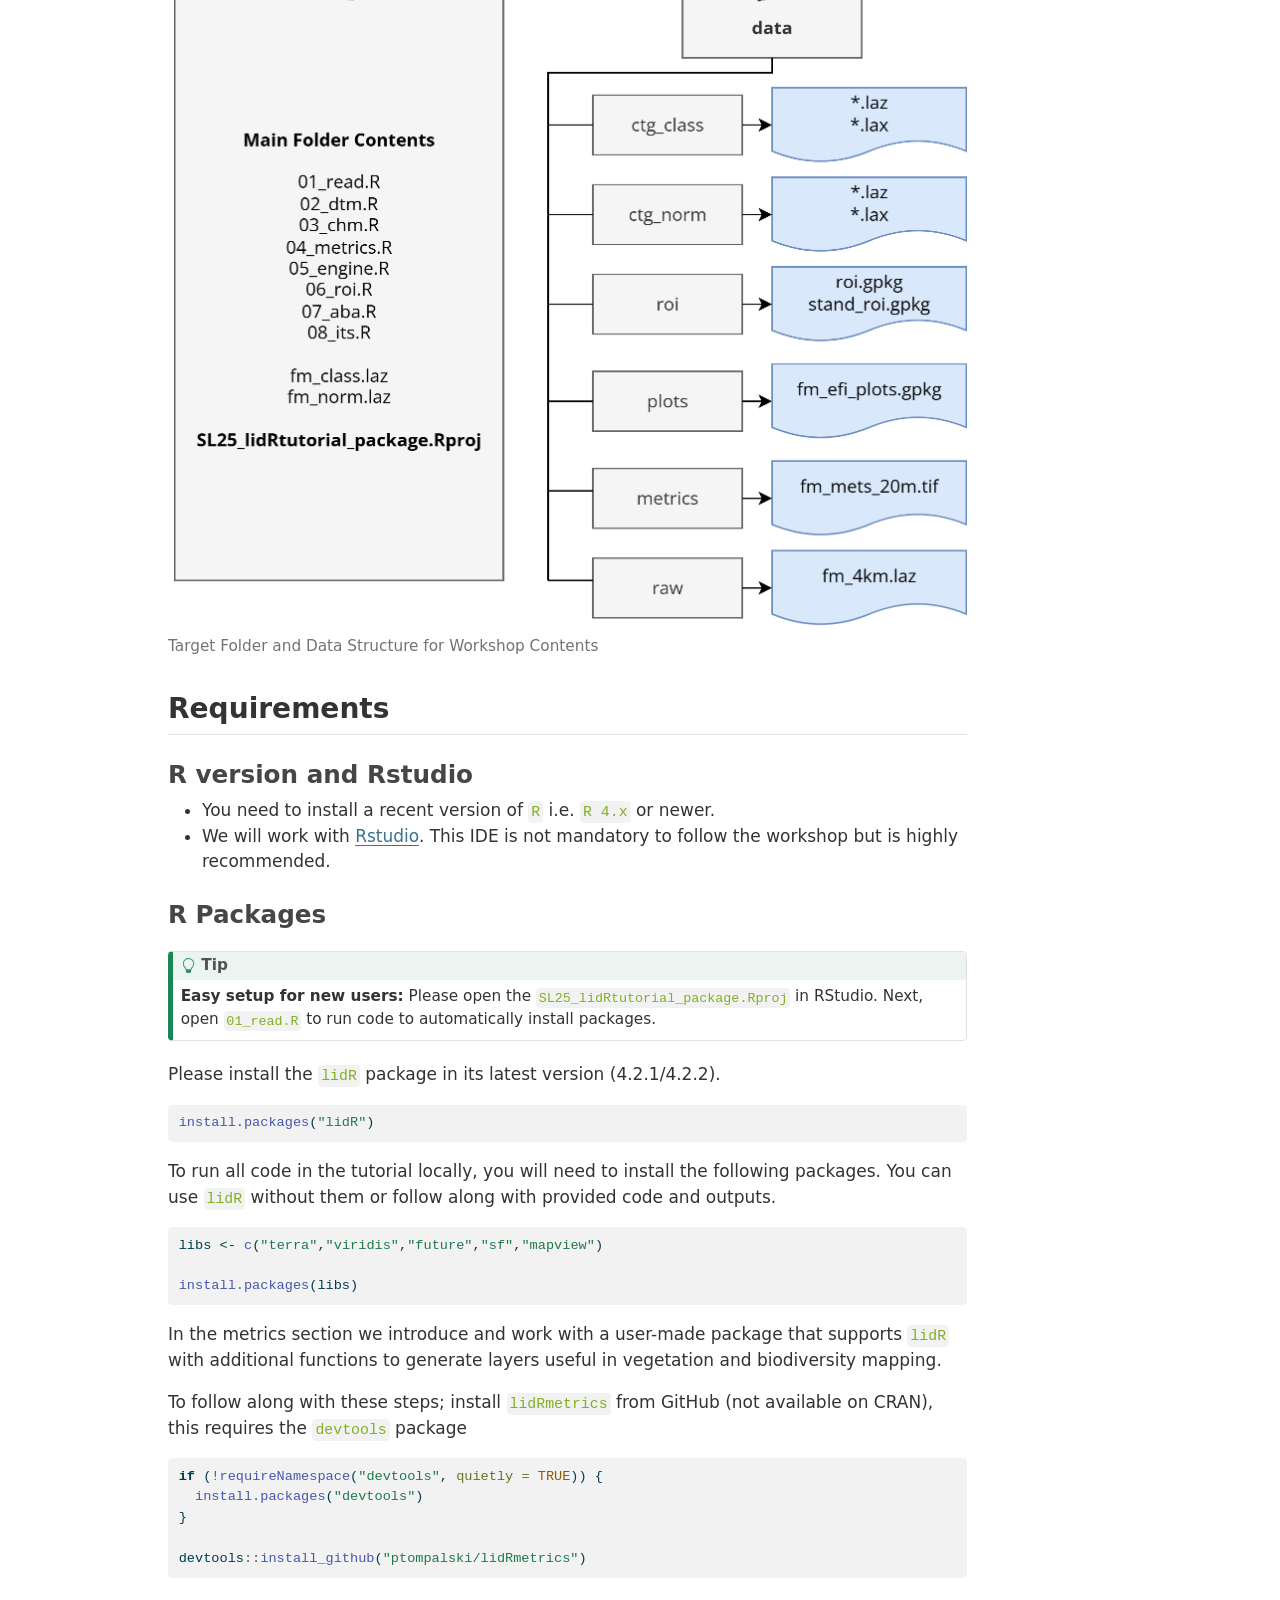
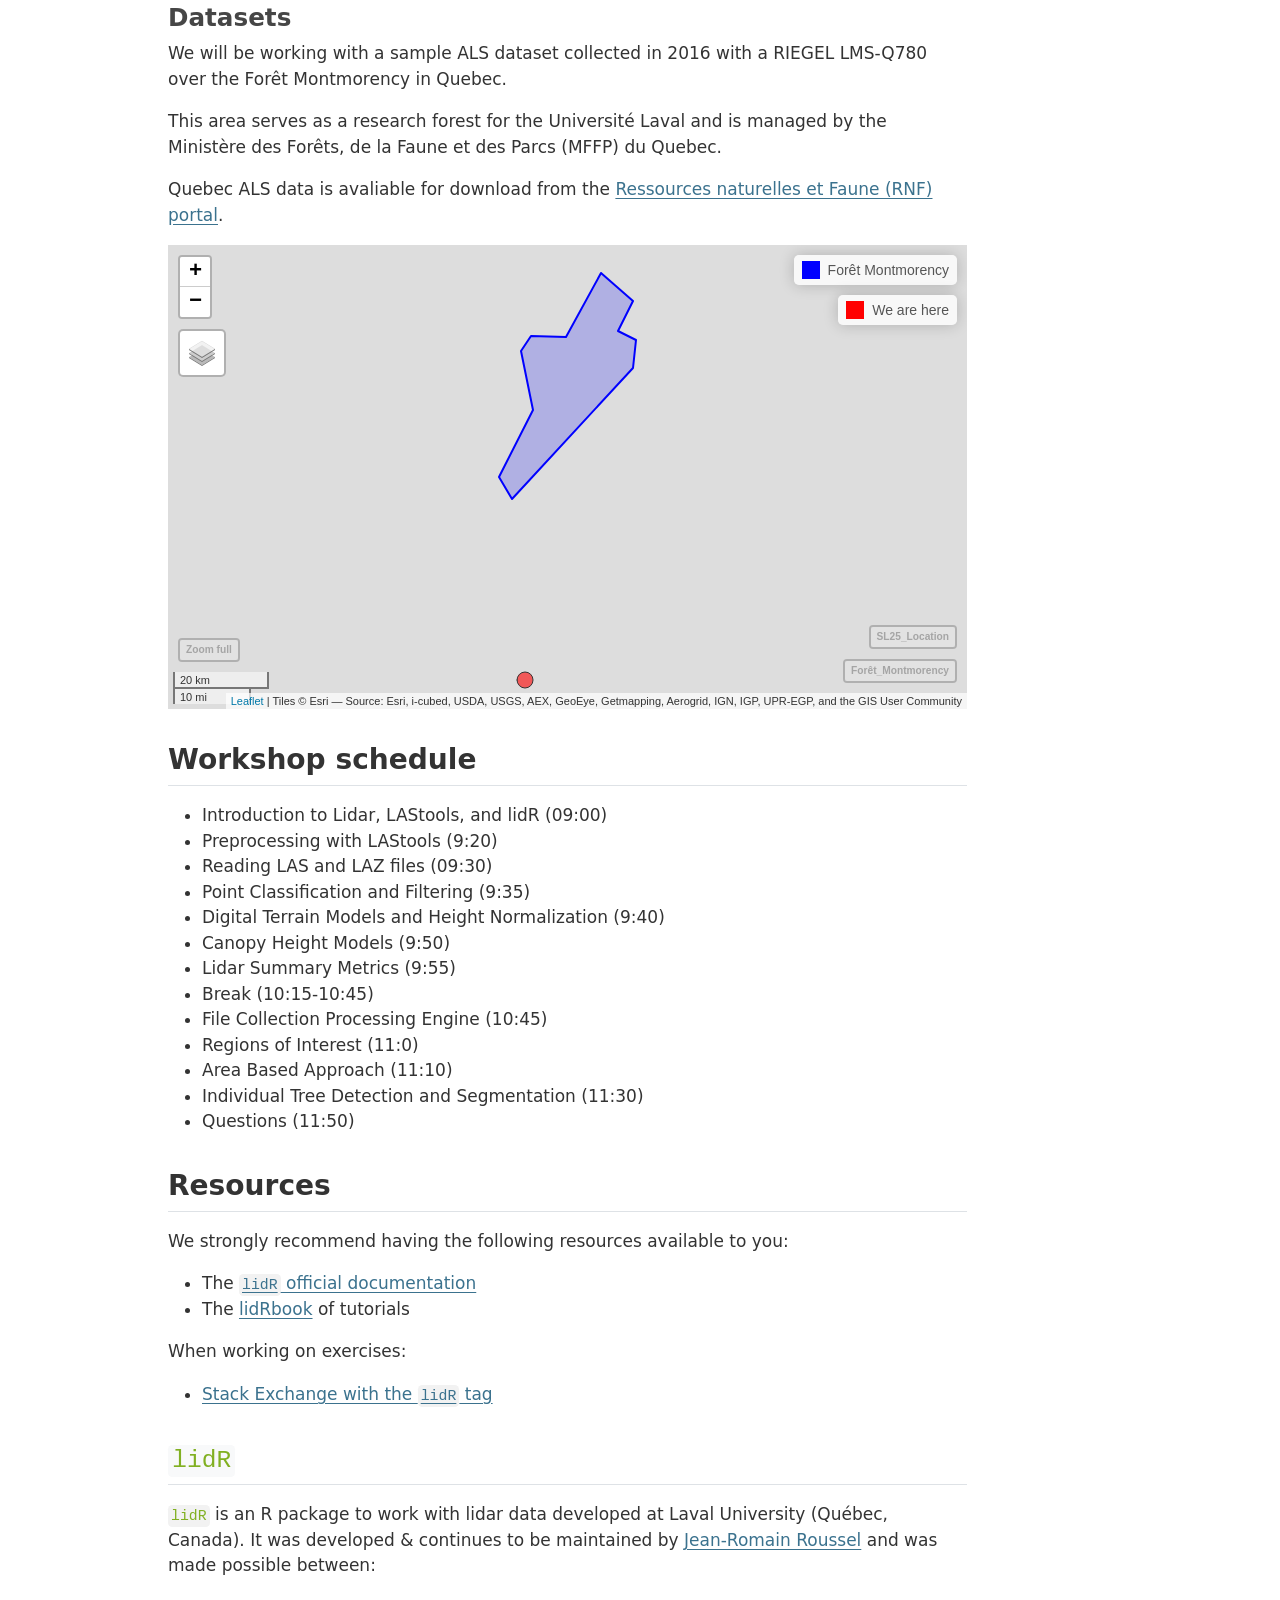
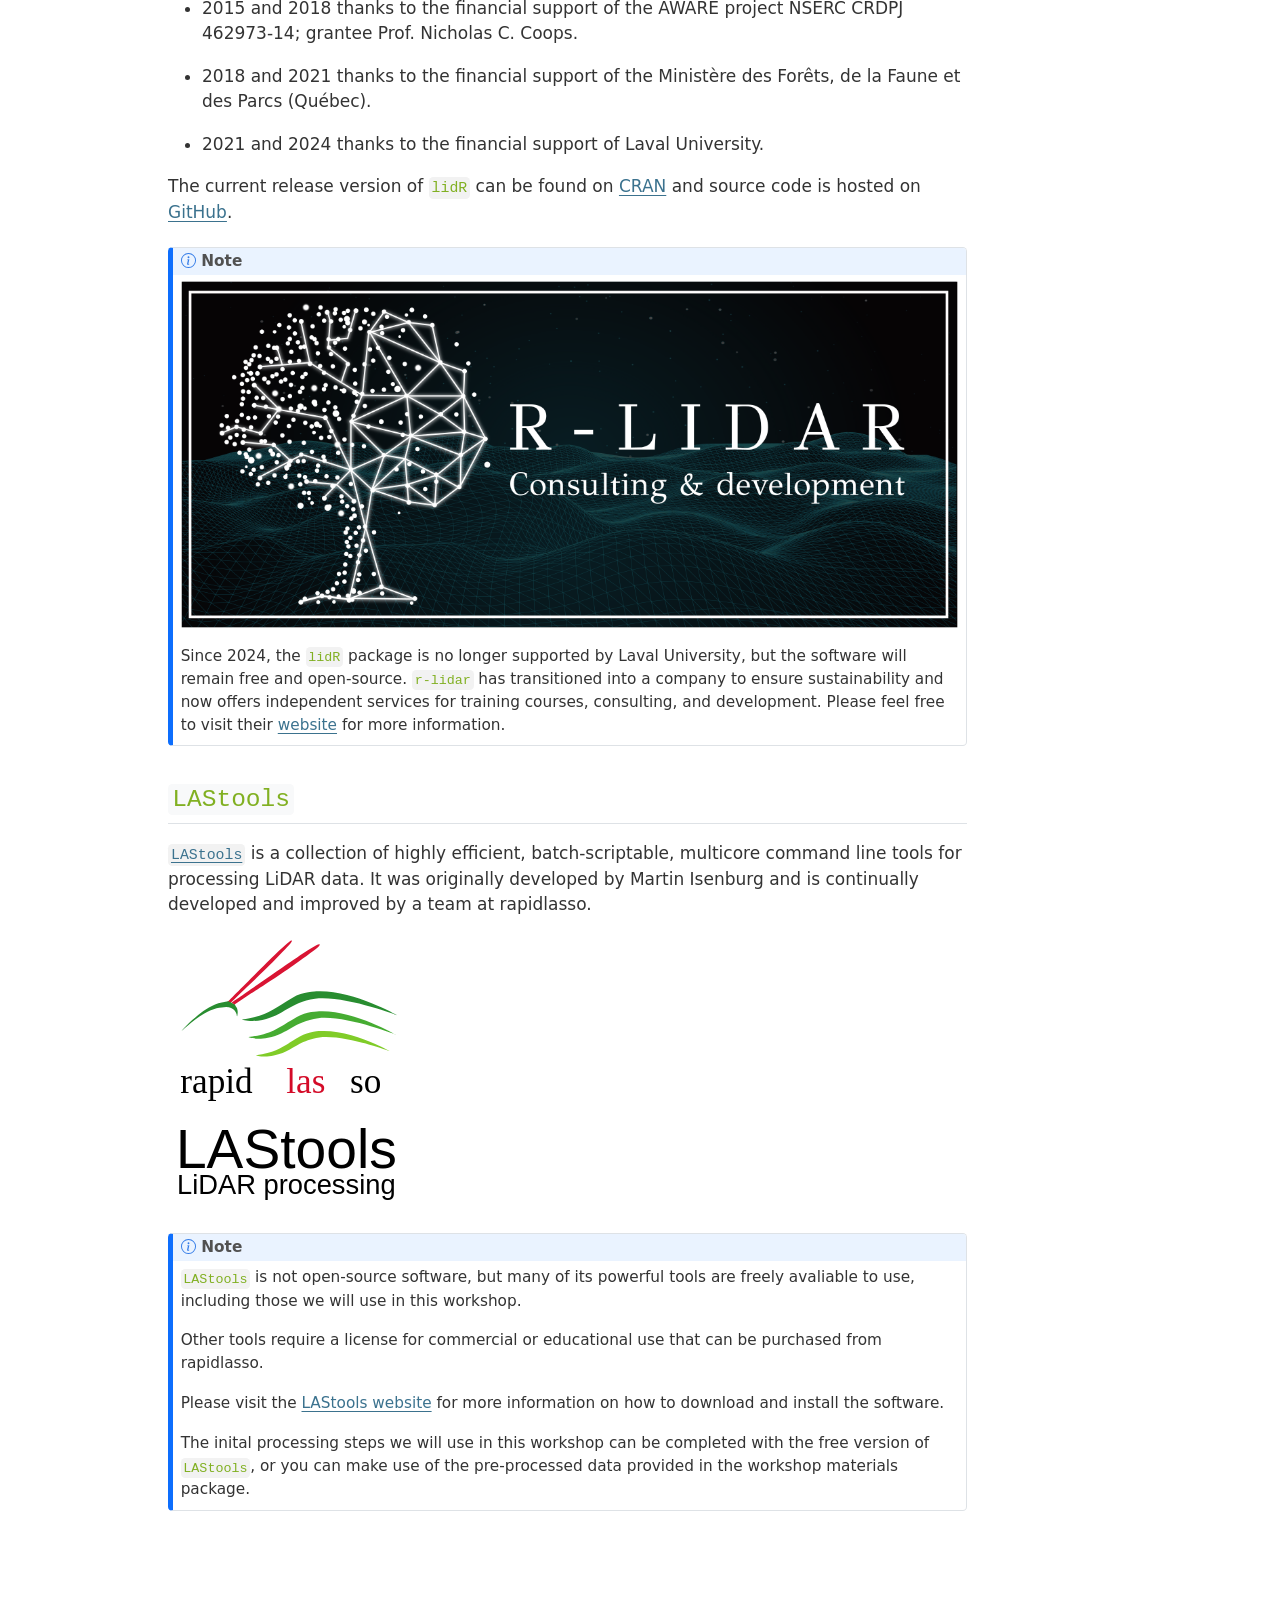
==== commit 27ca9e3c: "Update title in index.html and remove preprocess link" ====
--- a/docs/index.html
+++ b/docs/index.html
@@ -11,7 +11,7 @@
 <meta name="author" content="Sadie J.S. Russell">
 <meta name="dcterms.date" content="2025-09-29">
 
-<title>ALS processing for forest inventory using LAStools and lidR – lidRtutorial</title>
+<title>ALS processing for forest inventory using lidR – lidRtutorial</title>
 <style>
 code{white-space: pre-wrap;}
 span.smallcaps{font-variant: small-caps;}
@@ -174,10 +174,6 @@
 </button>
           <div class="collapse navbar-collapse" id="navbarCollapse">
             <ul class="navbar-nav navbar-nav-scroll me-auto">
-  <li class="nav-item">
-    <a class="nav-link" href="./00_preprocess.html"> 
-<span class="menu-text">0-PREPROCESS</span></a>
-  </li>  
   <li class="nav-item">
     <a class="nav-link" href="./01_read.html"> 
 <span class="menu-text">1-LAS</span></a>
@@ -914,4 +910,4 @@
 
 
 
-</body></html>+</body></html>
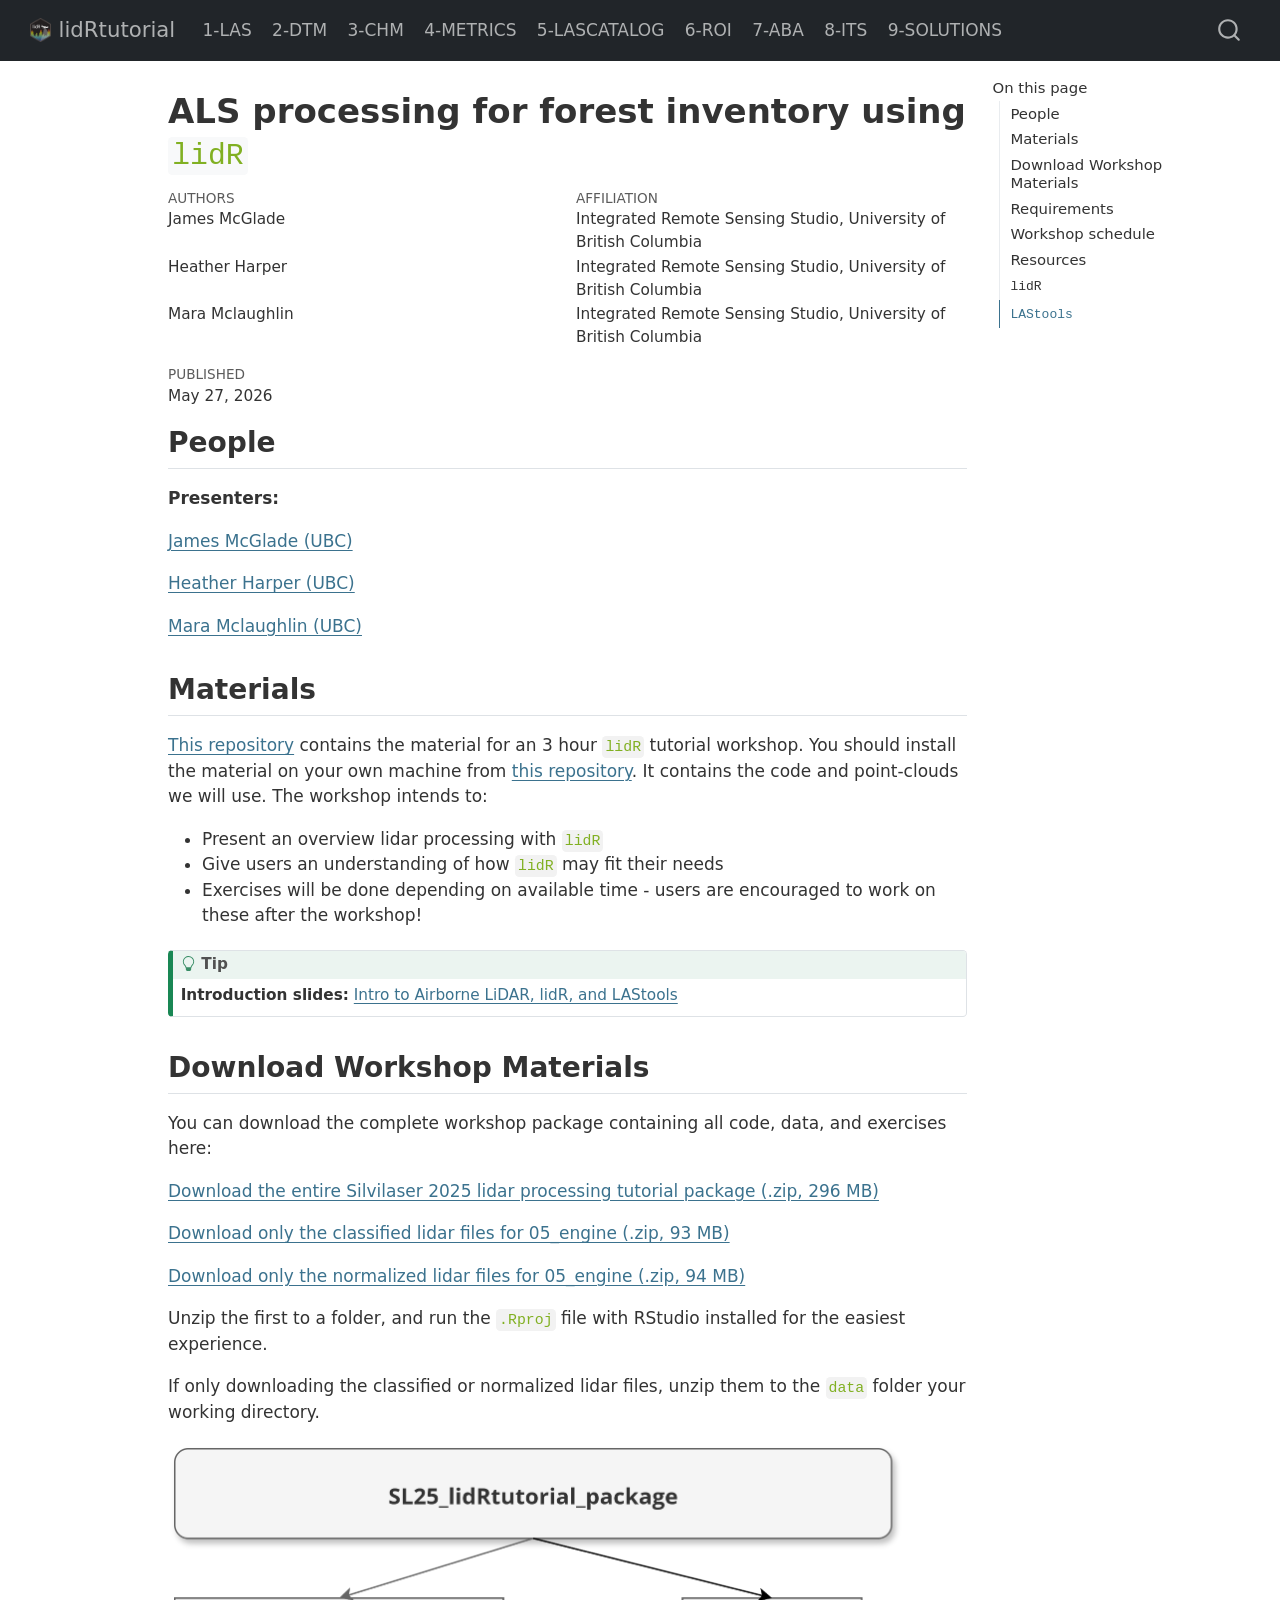
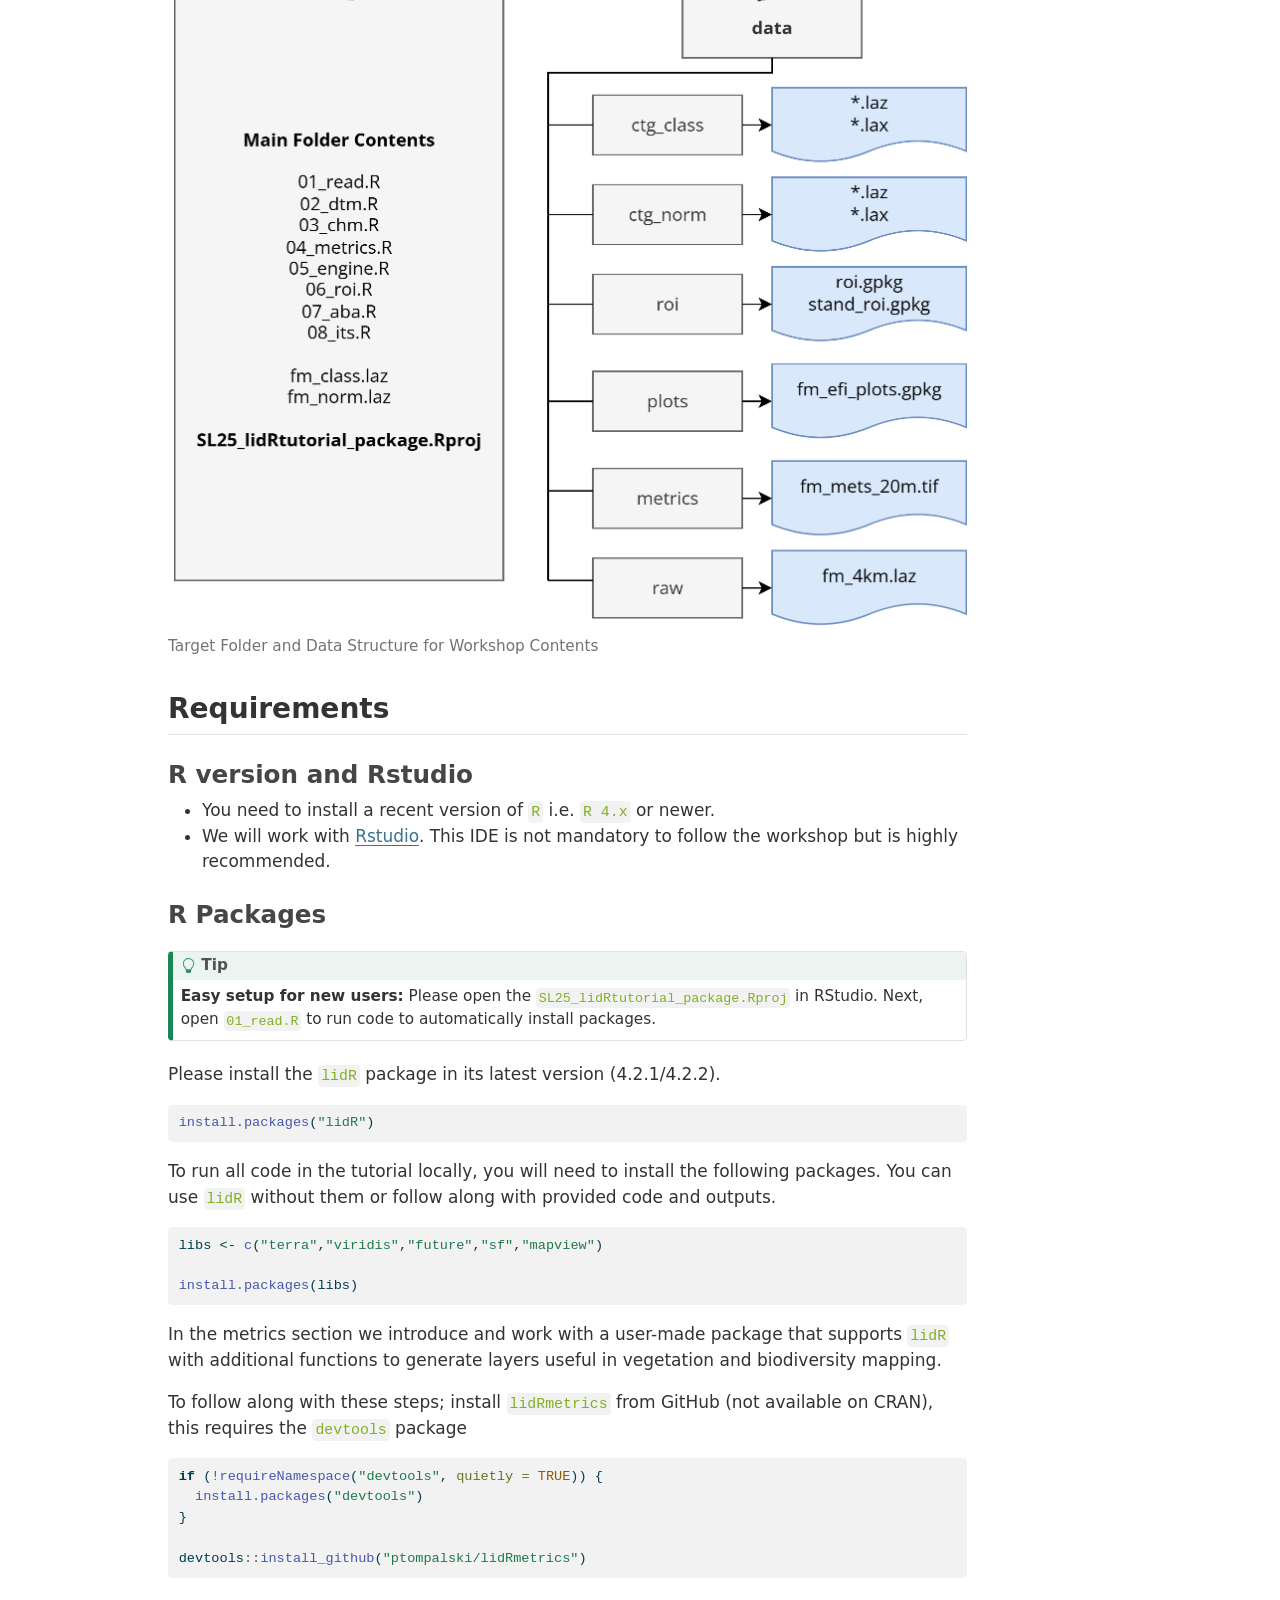
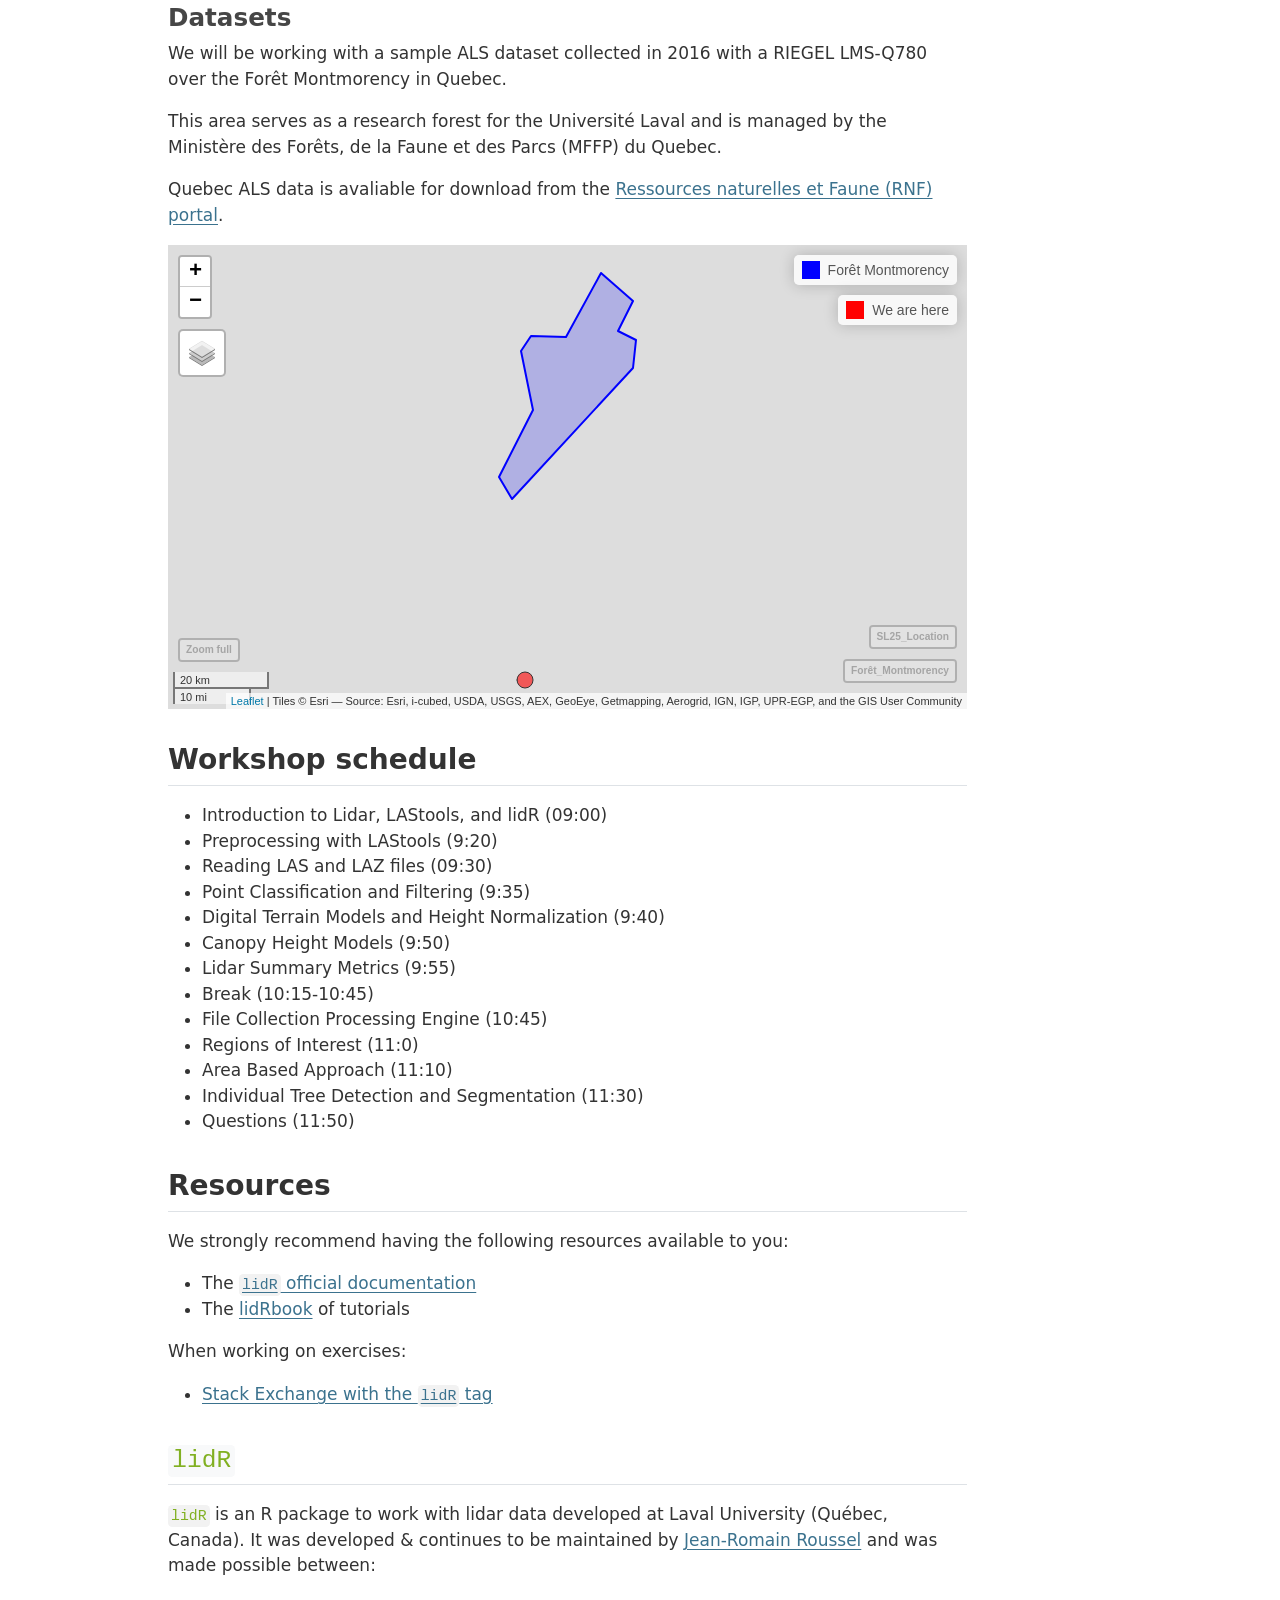
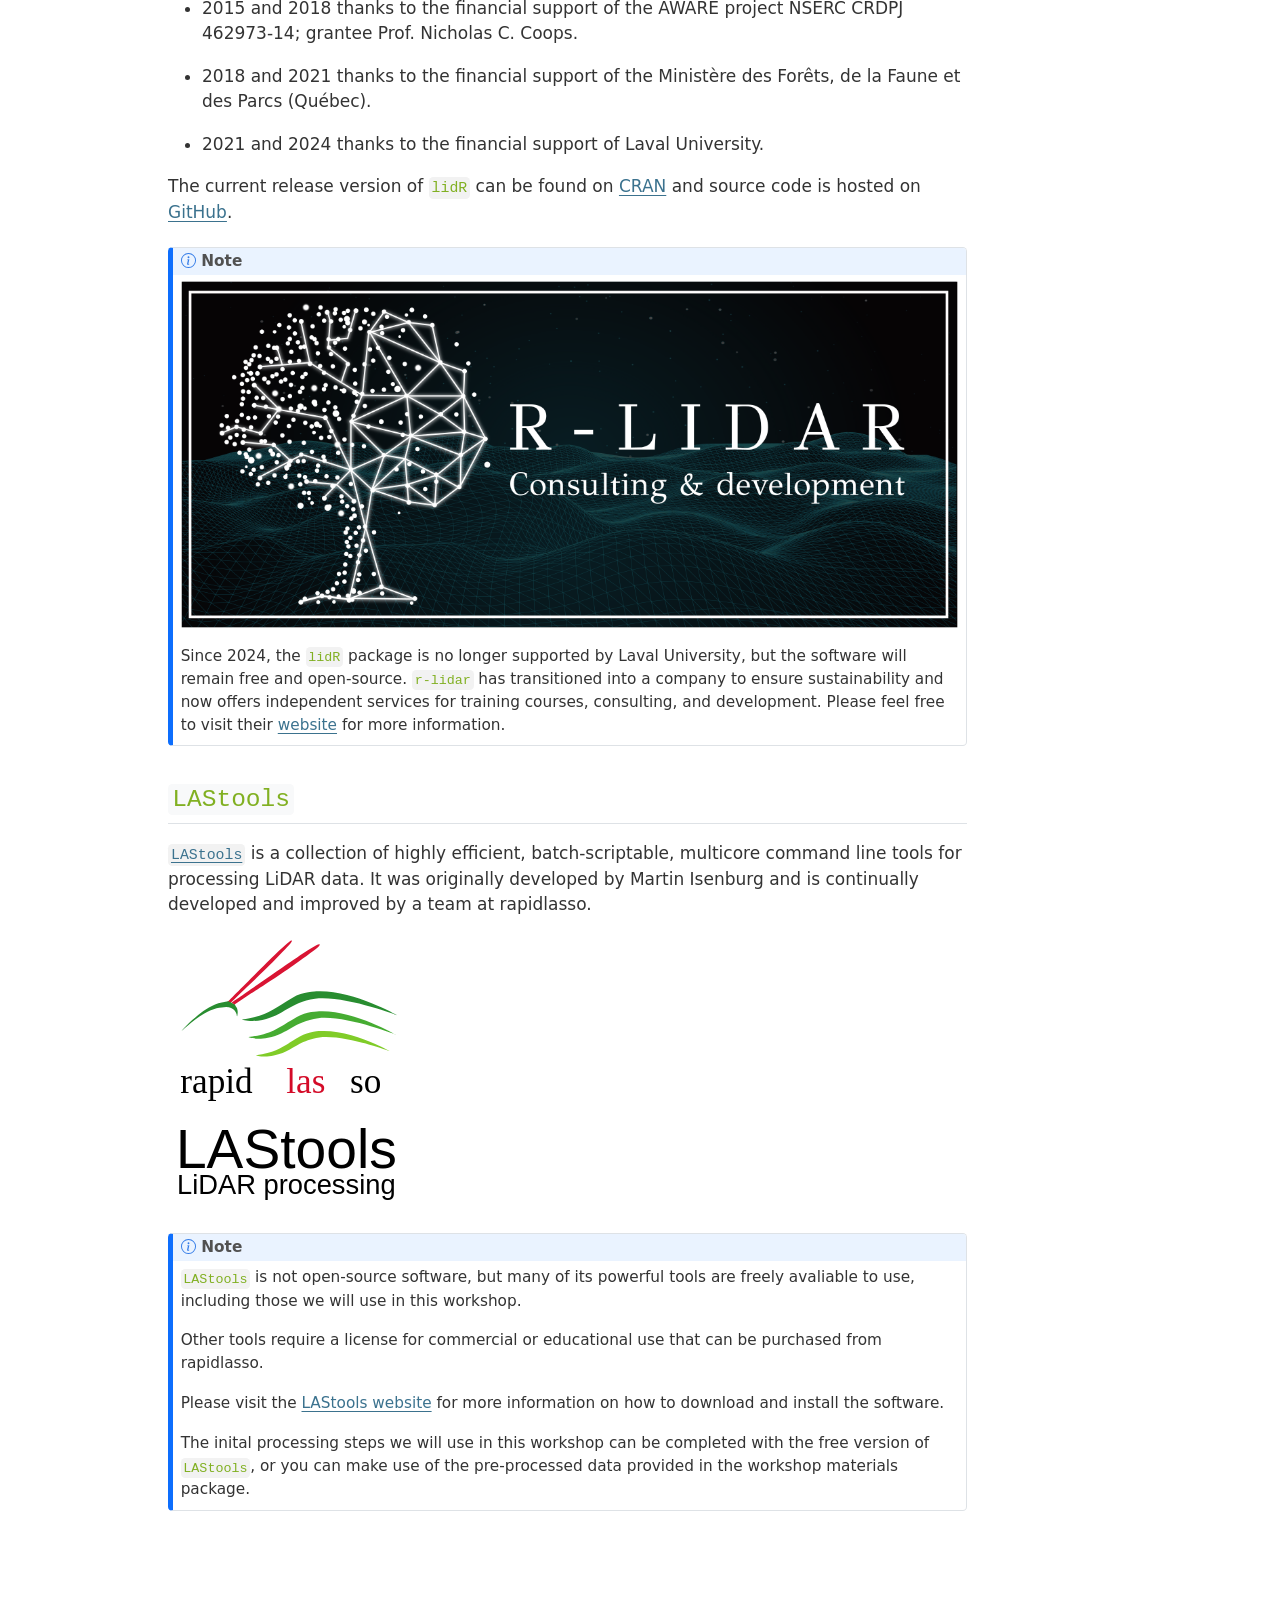
==== commit 7f73498d: "Modify authors and publication date in index.html Updated authors and publication date in the docume" ====
--- a/docs/index.html
+++ b/docs/index.html
@@ -247,7 +247,7 @@
 
 <header id="title-block-header" class="quarto-title-block default">
 <div class="quarto-title">
-<h1 class="title">ALS processing for forest inventory using <code>LAStools</code> and <code>lidR</code></h1>
+<h1 class="title">ALS processing for forest inventory using <code>lidR</code></h1>
 </div>
 
 
@@ -256,7 +256,7 @@
   <div class="quarto-title-meta-heading">Affiliation</div>
   
     <div class="quarto-title-meta-contents">
-    <p class="author">Liam A.K. Irwin </p>
+    <p class="author">James McGlade </p>
   </div>
   <div class="quarto-title-meta-contents">
         <p class="affiliation">
@@ -264,7 +264,7 @@
           </p>
       </div>
     <div class="quarto-title-meta-contents">
-    <p class="author">Brent A. Murray </p>
+    <p class="author">Heather Harper </p>
   </div>
   <div class="quarto-title-meta-contents">
         <p class="affiliation">
@@ -272,7 +272,7 @@
           </p>
       </div>
     <div class="quarto-title-meta-contents">
-    <p class="author">Sadie J.S. Russell </p>
+    <p class="author">Mara Mclaughlin </p>
   </div>
   <div class="quarto-title-meta-contents">
         <p class="affiliation">
@@ -287,7 +287,7 @@
     <div>
     <div class="quarto-title-meta-heading">Published</div>
     <div class="quarto-title-meta-contents">
-      <p class="date">September 29, 2025</p>
+      <p class="date">May 27, 2026</p>
     </div>
   </div>
   
@@ -302,16 +302,16 @@
 <section id="people" class="level2">
 <h2 class="anchored" data-anchor-id="people">People</h2>
 <p><strong>Presenters:</strong></p>
-<p><a href="https://www.researchgate.net/profile/Liam-Irwin-3">Liam Irwin (UBC)</a></p>
-<p><a href="https://www.researchgate.net/profile/Brent-Murray-4">Brent Murray (UBC)</a></p>
-<p><a href="https://ca.linkedin.com/in/sadie-russell-556094271">Sadie Russell (UBC)</a></p>
+<p><a href="https://www.researchgate.net/profile/Liam-Irwin-3">James McGlade (UBC)</a></p>
+<p><a href="https://www.researchgate.net/profile/Brent-Murray-4">Heather Harper (UBC)</a></p>
+<p><a href="https://ca.linkedin.com/in/sadie-russell-556094271">Mara Mclaughlin (UBC)</a></p>
 </section>
 <section id="materials" class="level2">
 <h2 class="anchored" data-anchor-id="materials">Materials</h2>
 <p><a href="https://github.com/liamirwin/SL25_lidRtutorial">This repository</a> contains the material for an 3 hour <code>lidR</code> tutorial workshop. You should install the material on your own machine from <a href="https://github.com/liamirwin/SL25_lidRtutorial">this repository</a>. It contains the code and point-clouds we will use. The workshop intends to:</p>
 <ul>
-<li>Present an overview lidar processing with <code>LAStools</code> and <code>lidR</code></li>
-<li>Give users an understanding of how <code>LAStools</code> and <code>lidR</code> may fit their needs</li>
+<li>Present an overview lidar processing with <code>lidR</code></li>
+<li>Give users an understanding of how <code>lidR</code> may fit their needs</li>
 <li>Exercises will be done depending on available time - users are encouraged to work on these after the workshop!</li>
 </ul>
 <div class="callout callout-style-default callout-tip callout-titled">
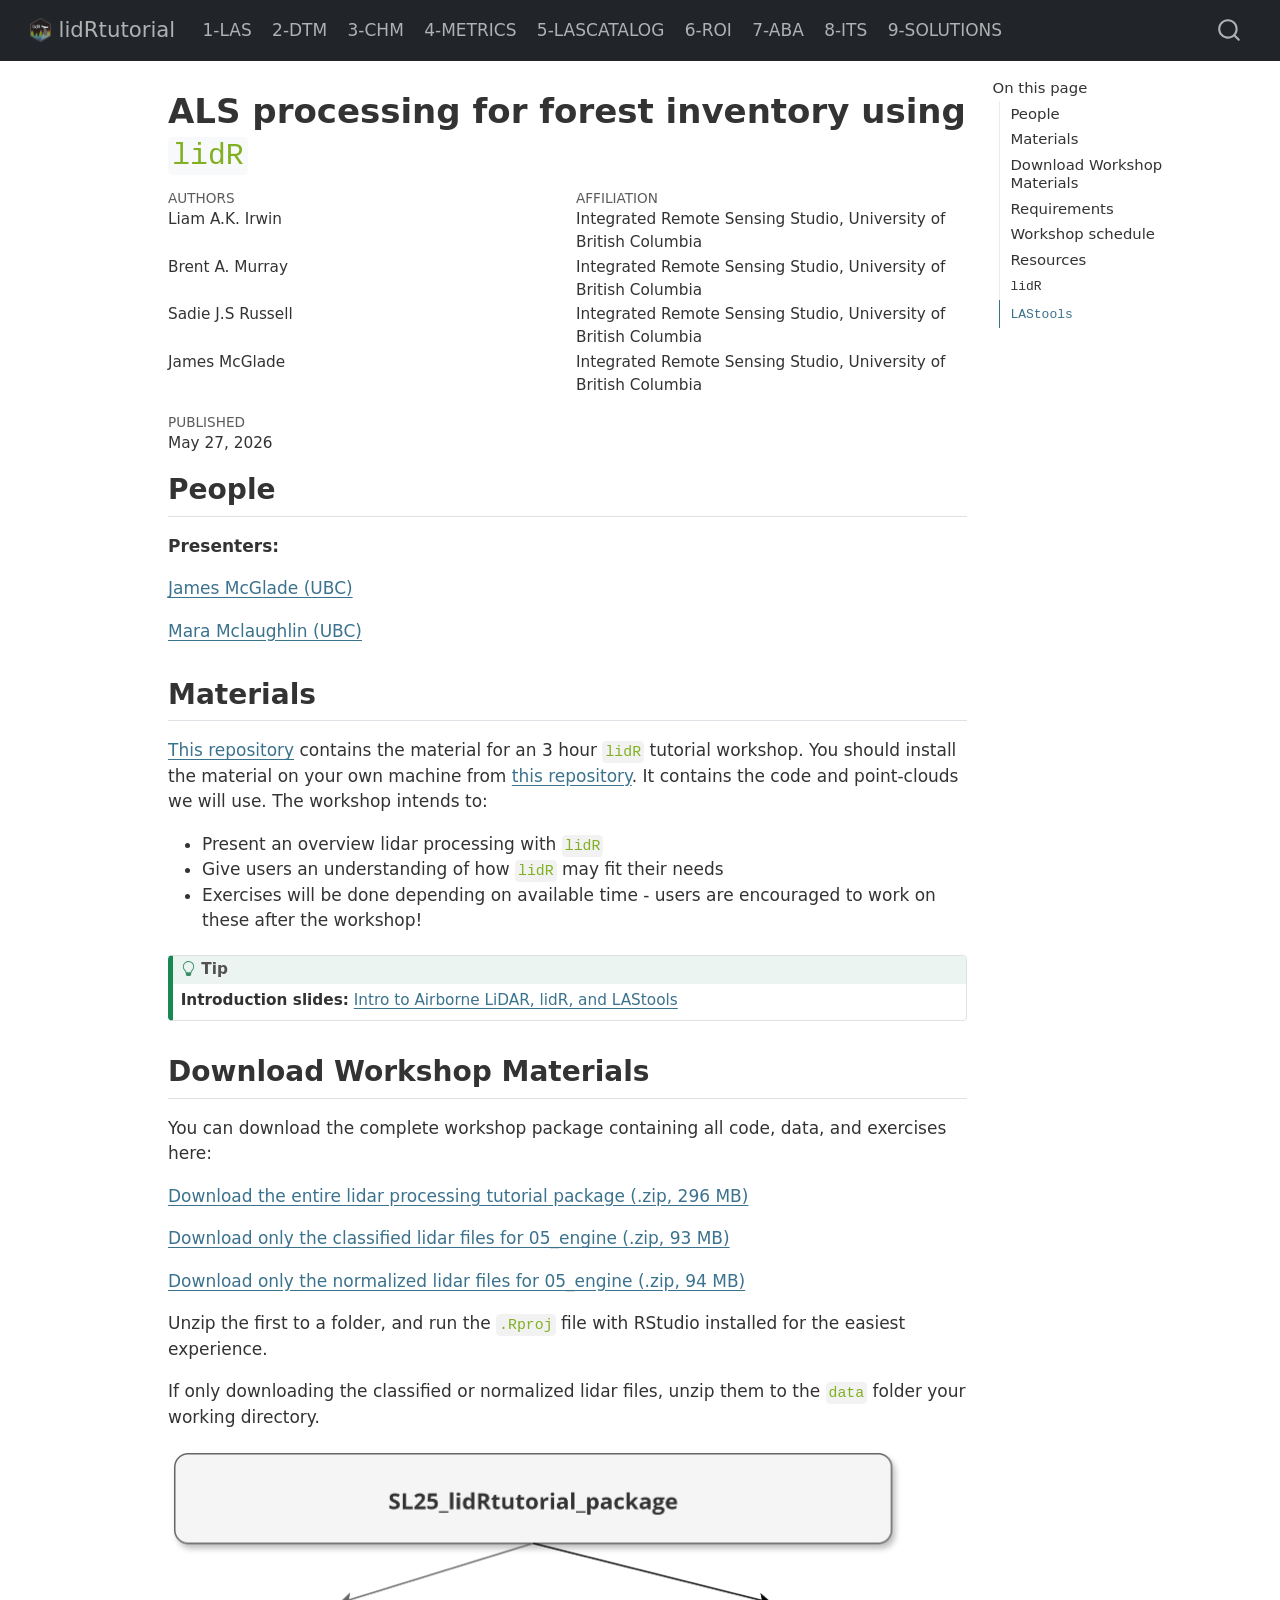
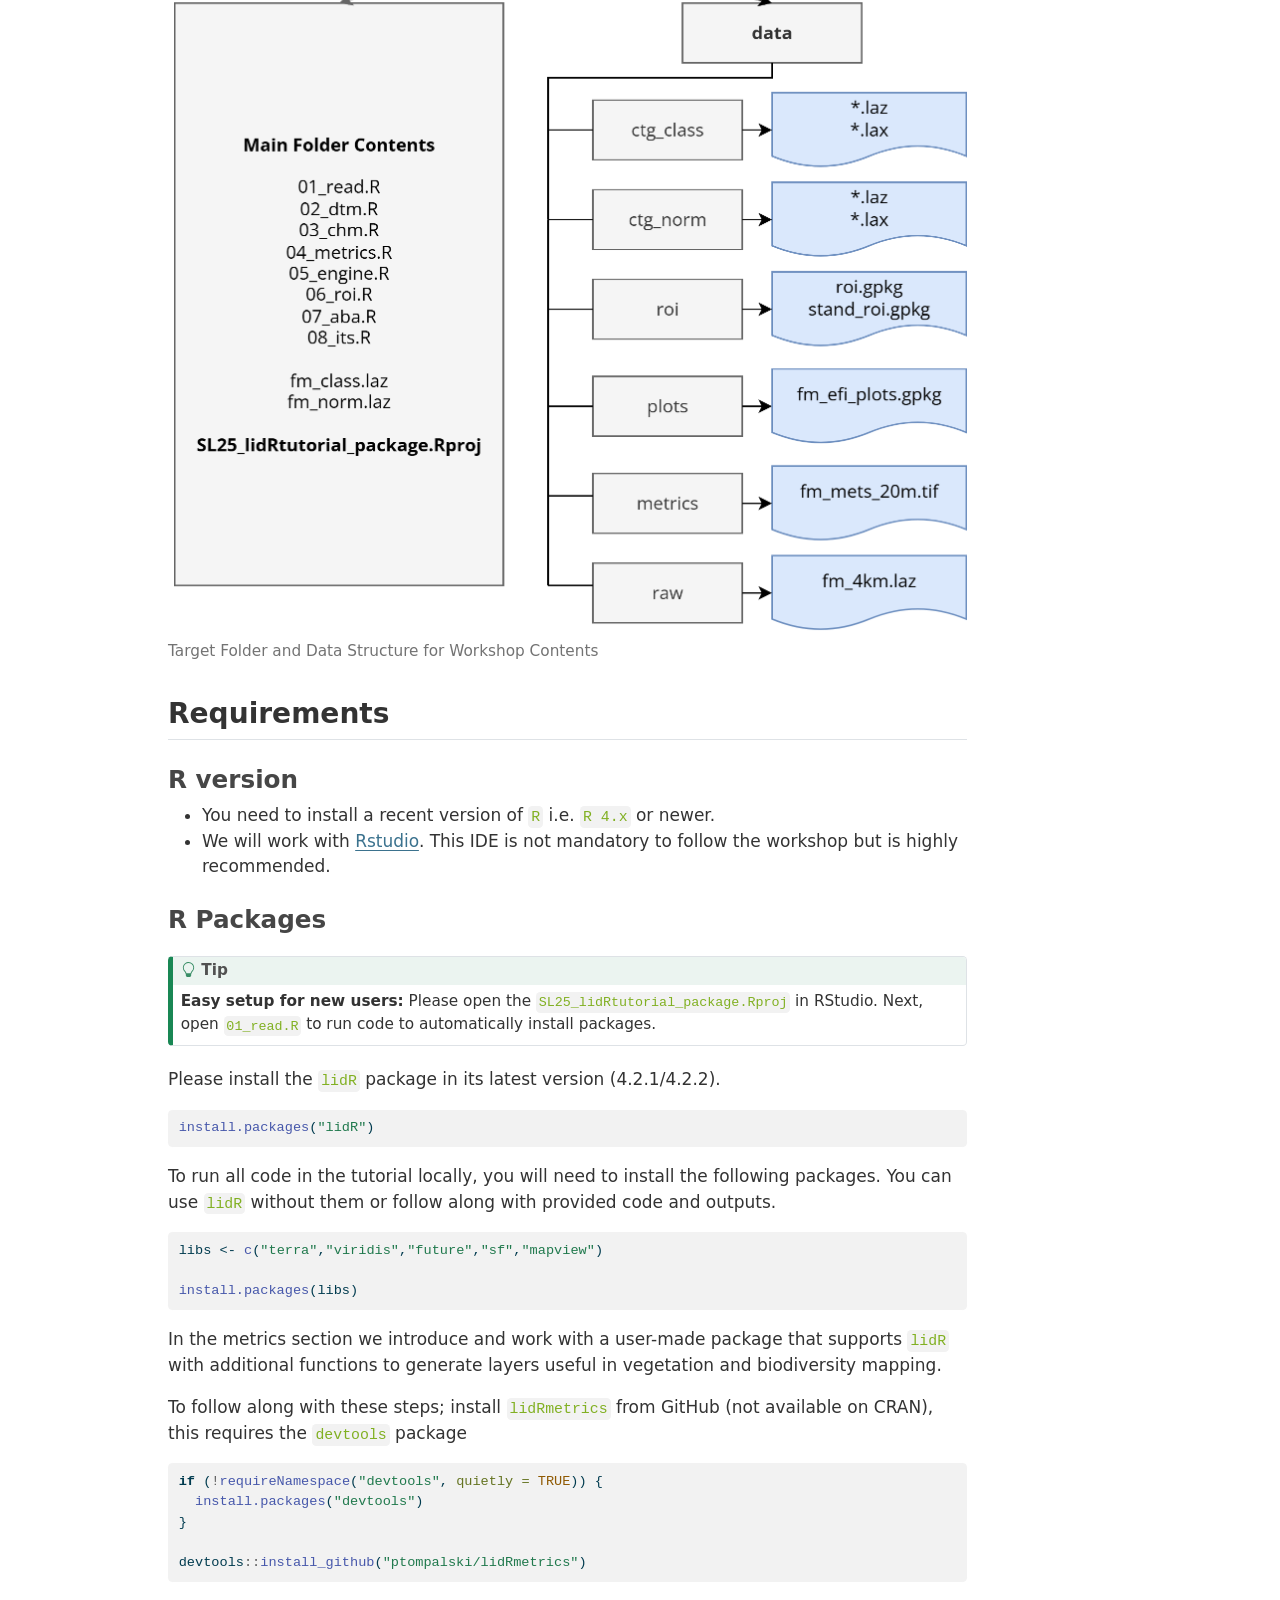
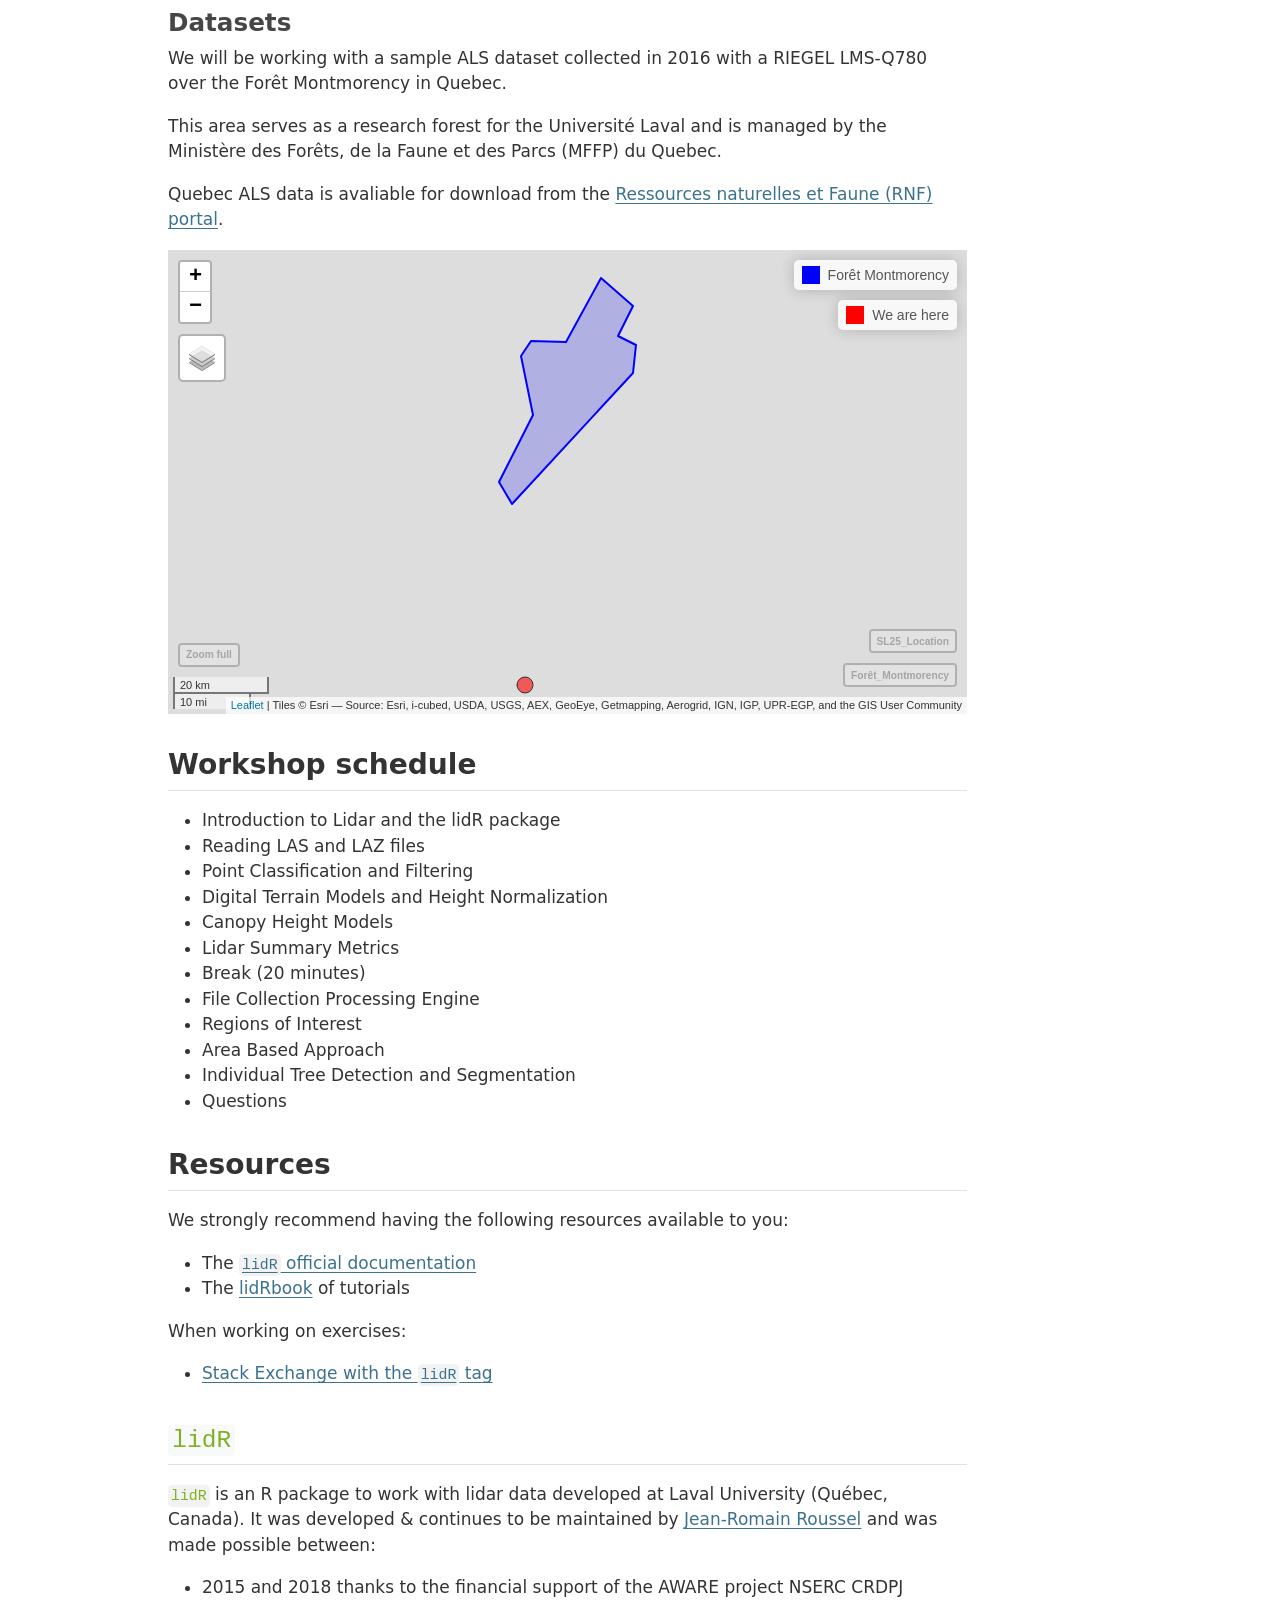
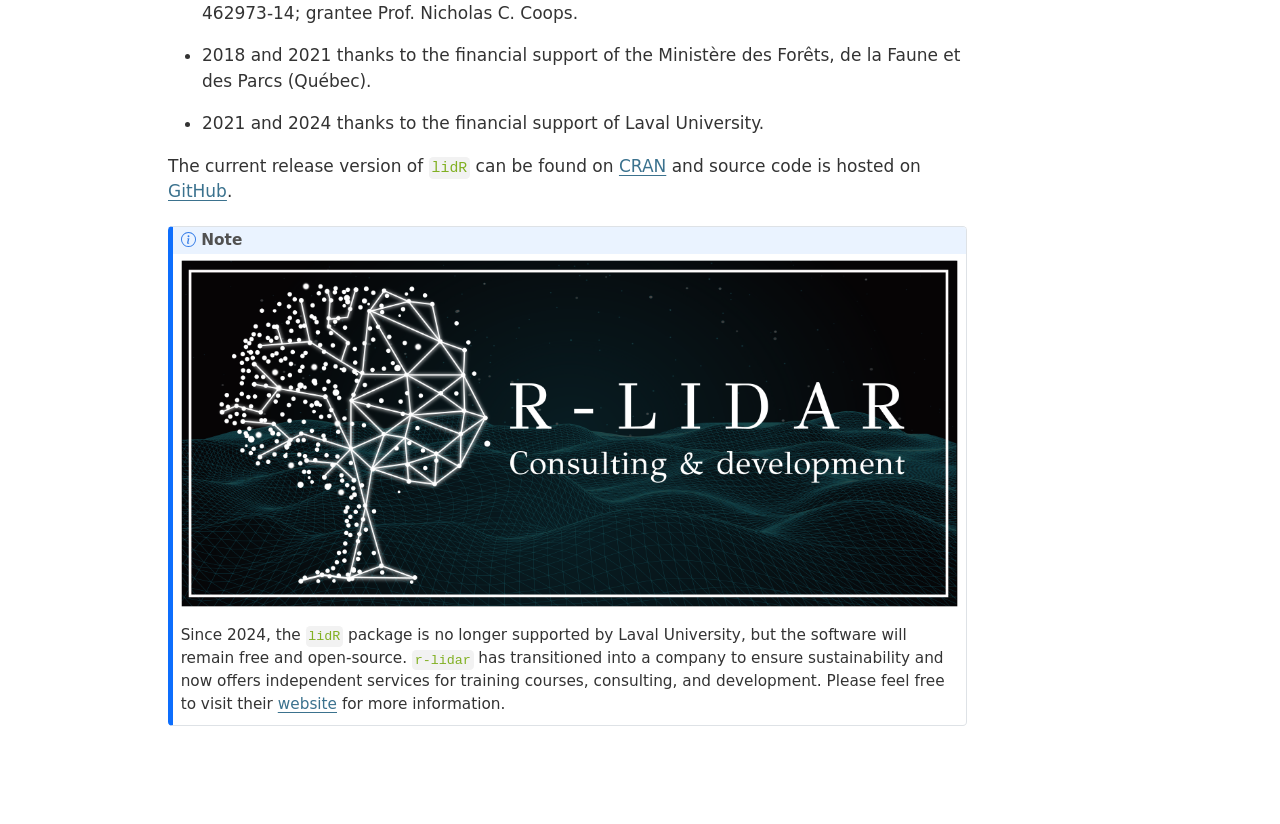
==== commit 7dfde00a: "Update authors and affiliations in index.html" ====
--- a/docs/index.html
+++ b/docs/index.html
@@ -256,7 +256,7 @@
   <div class="quarto-title-meta-heading">Affiliation</div>
   
     <div class="quarto-title-meta-contents">
-    <p class="author">James McGlade </p>
+    <p class="author">Liam A.K. Irwin </p>
   </div>
   <div class="quarto-title-meta-contents">
         <p class="affiliation">
@@ -264,7 +264,7 @@
           </p>
       </div>
     <div class="quarto-title-meta-contents">
-    <p class="author">Heather Harper </p>
+    <p class="author">Brent A. Murray </p>
   </div>
   <div class="quarto-title-meta-contents">
         <p class="affiliation">
@@ -272,7 +272,15 @@
           </p>
       </div>
     <div class="quarto-title-meta-contents">
-    <p class="author">Mara Mclaughlin </p>
+    <p class="author">Sadie J.S Russell  </p>
+  </div>
+  <div class="quarto-title-meta-contents">
+        <p class="affiliation">
+            Integrated Remote Sensing Studio, University of British Columbia
+          </p>
+      </div>
+  <div class="quarto-title-meta-contents">
+    <p class="author">James McGlade </p>
   </div>
   <div class="quarto-title-meta-contents">
         <p class="affiliation">
@@ -302,13 +310,13 @@
 <section id="people" class="level2">
 <h2 class="anchored" data-anchor-id="people">People</h2>
 <p><strong>Presenters:</strong></p>
-<p><a href="https://www.researchgate.net/profile/Liam-Irwin-3">James McGlade (UBC)</a></p>
-<p><a href="https://www.researchgate.net/profile/Brent-Murray-4">Heather Harper (UBC)</a></p>
-<p><a href="https://ca.linkedin.com/in/sadie-russell-556094271">Mara Mclaughlin (UBC)</a></p>
+<p><a href="https://www.linkedin.com/in/james-mcglade-2941a0201/">James McGlade (UBC)</a></p>
+<p><a Heather Harper (UBC)</a></p>
+<p><a href="https://www.linkedin.com/in/mara-mclaughlin-1390b73b8/">Mara Mclaughlin (UBC)</a></p>
 </section>
 <section id="materials" class="level2">
 <h2 class="anchored" data-anchor-id="materials">Materials</h2>
-<p><a href="https://github.com/liamirwin/SL25_lidRtutorial">This repository</a> contains the material for an 3 hour <code>lidR</code> tutorial workshop. You should install the material on your own machine from <a href="https://github.com/liamirwin/SL25_lidRtutorial">this repository</a>. It contains the code and point-clouds we will use. The workshop intends to:</p>
+<p><a href="https://github.com/james-f-mcglade/CHN_lidRtutorial">This repository</a> contains the material for an 3 hour <code>lidR</code> tutorial workshop. You should install the material on your own machine from <a href="https://github.com/james-f-mcglade/CHN_lidRtutorial">this repository</a>. It contains the code and point-clouds we will use. The workshop intends to:</p>
 <ul>
 <li>Present an overview lidar processing with <code>lidR</code></li>
 <li>Give users an understanding of how <code>lidR</code> may fit their needs</li>
@@ -331,7 +339,7 @@
 <section id="download-workshop-materials" class="level2">
 <h2 class="anchored" data-anchor-id="download-workshop-materials">Download Workshop Materials</h2>
 <p>You can download the complete workshop package containing all code, data, and exercises here:</p>
-<p><a href="https://ln5.sync.com/dl/c7ee36c20#4cs2wj7d-fwqr6ism-jzrbc7ax-m2qes4fy">Download the entire Silvilaser 2025 lidar processing tutorial package (.zip, 296 MB)</a></p>
+<p><a href="https://ln5.sync.com/dl/c7ee36c20#4cs2wj7d-fwqr6ism-jzrbc7ax-m2qes4fy">Download the entire lidar processing tutorial package (.zip, 296 MB)</a></p>
 <p><a href="./data/ctg_class.zip">Download only the classified lidar files for 05_engine (.zip, 93 MB)</a></p>
 <p><a href="./data/ctg_norm.zip">Download only the normalized lidar files for 05_engine (.zip, 94 MB)</a></p>
 <p>Unzip the first to a folder, and run the <code>.Rproj</code> file with RStudio installed for the easiest experience.</p>
@@ -346,7 +354,7 @@
 <section id="requirements" class="level2">
 <h2 class="anchored" data-anchor-id="requirements">Requirements</h2>
 <section id="r-version-and-rstudio" class="level3">
-<h3 class="anchored" data-anchor-id="r-version-and-rstudio">R version and Rstudio</h3>
+<h3 class="anchored" data-anchor-id="r-version-and-rstudio">R version</h3>
 <ul>
 <li>You need to install a recent version of <code>R</code> i.e.&nbsp;<code>R 4.x</code> or newer.</li>
 <li>We will work with <a href="https://www.rstudio.com/">Rstudio</a>. This IDE is not mandatory to follow the workshop but is highly recommended.</li>
@@ -397,19 +405,18 @@
 <section id="workshop-schedule" class="level2 smaller">
 <h2 class="smaller anchored" data-anchor-id="workshop-schedule">Workshop schedule</h2>
 <ul>
-<li>Introduction to Lidar, LAStools, and lidR (09:00)</li>
-<li>Preprocessing with LAStools (9:20)</li>
-<li>Reading LAS and LAZ files (09:30)</li>
-<li>Point Classification and Filtering (9:35)</li>
-<li>Digital Terrain Models and Height Normalization (9:40)</li>
-<li>Canopy Height Models (9:50)</li>
-<li>Lidar Summary Metrics (9:55)</li>
-<li>Break (10:15-10:45)</li>
-<li>File Collection Processing Engine (10:45)</li>
-<li>Regions of Interest (11:0)</li>
-<li>Area Based Approach (11:10)</li>
-<li>Individual Tree Detection and Segmentation (11:30)</li>
-<li>Questions (11:50)</li>
+<li>Introduction to Lidar and the lidR package </li>
+<li>Reading LAS and LAZ files </li>
+<li>Point Classification and Filtering </li>
+<li>Digital Terrain Models and Height Normalization </li>
+<li>Canopy Height Models </li>
+<li>Lidar Summary Metrics </li>
+<li>Break (20 minutes)</li>
+<li>File Collection Processing Engine </li>
+<li>Regions of Interest </li>
+<li>Area Based Approach </li>
+<li>Individual Tree Detection and Segmentation </li>
+<li>Questions </li>
 </ul>
 </section>
 <section id="resources" class="level2">
@@ -448,26 +455,6 @@
 </div>
 </div>
 </section>
-<section id="lastools" class="level2">
-<h2 class="anchored" data-anchor-id="lastools"><code>LAStools</code></h2>
-<p><a href="https://rapidlasso.de/product-overview/"><code>LAStools</code></a> is a collection of highly efficient, batch-scriptable, multicore command line tools for processing LiDAR data. It was originally developed by Martin Isenburg and is continually developed and improved by a team at rapidlasso.</p>
-<p><a href="img/lastools.svg" class="lightbox" data-gallery="quarto-lightbox-gallery-3"><img src="img/lastools.svg" class="img-fluid" style="width:30.0%"></a></p>
-<div class="callout callout-style-default callout-note callout-titled">
-<div class="callout-header d-flex align-content-center">
-<div class="callout-icon-container">
-<i class="callout-icon"></i>
-</div>
-<div class="callout-title-container flex-fill">
-<span class="screen-reader-only">Note</span>Note
-</div>
-</div>
-<div class="callout-body-container callout-body">
-<p><code>LAStools</code> is not open-source software, but many of its powerful tools are freely avaliable to use, including those we will use in this workshop.</p>
-<p>Other tools require a license for commercial or educational use that can be purchased from rapidlasso.</p>
-<p>Please visit the <a href="https://rapidlasso.de/downloads/">LAStools website</a> for more information on how to download and install the software.</p>
-<p>The inital processing steps we will use in this workshop can be completed with the free version of <code>LAStools</code>, or you can make use of the pre-processed data provided in the workshop materials package.</p>
-</div>
-</div>
 
 
 </section>
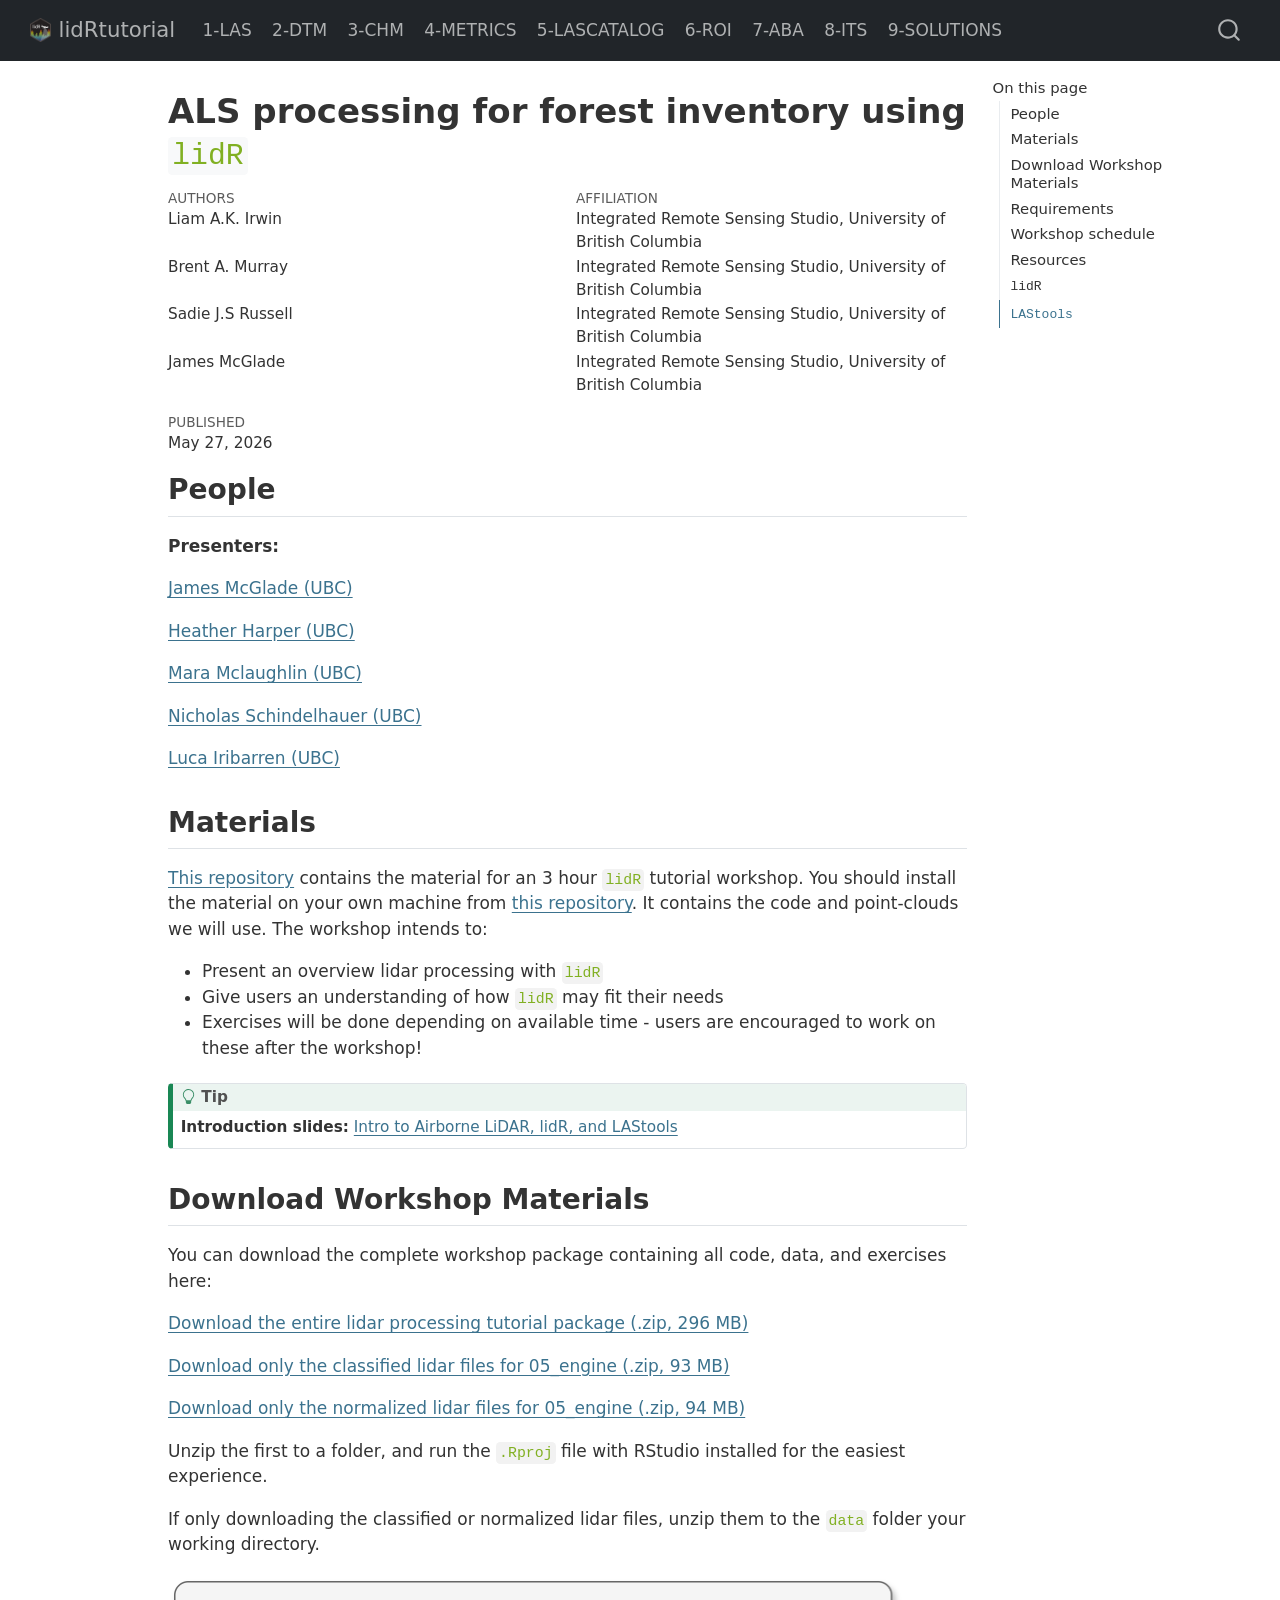
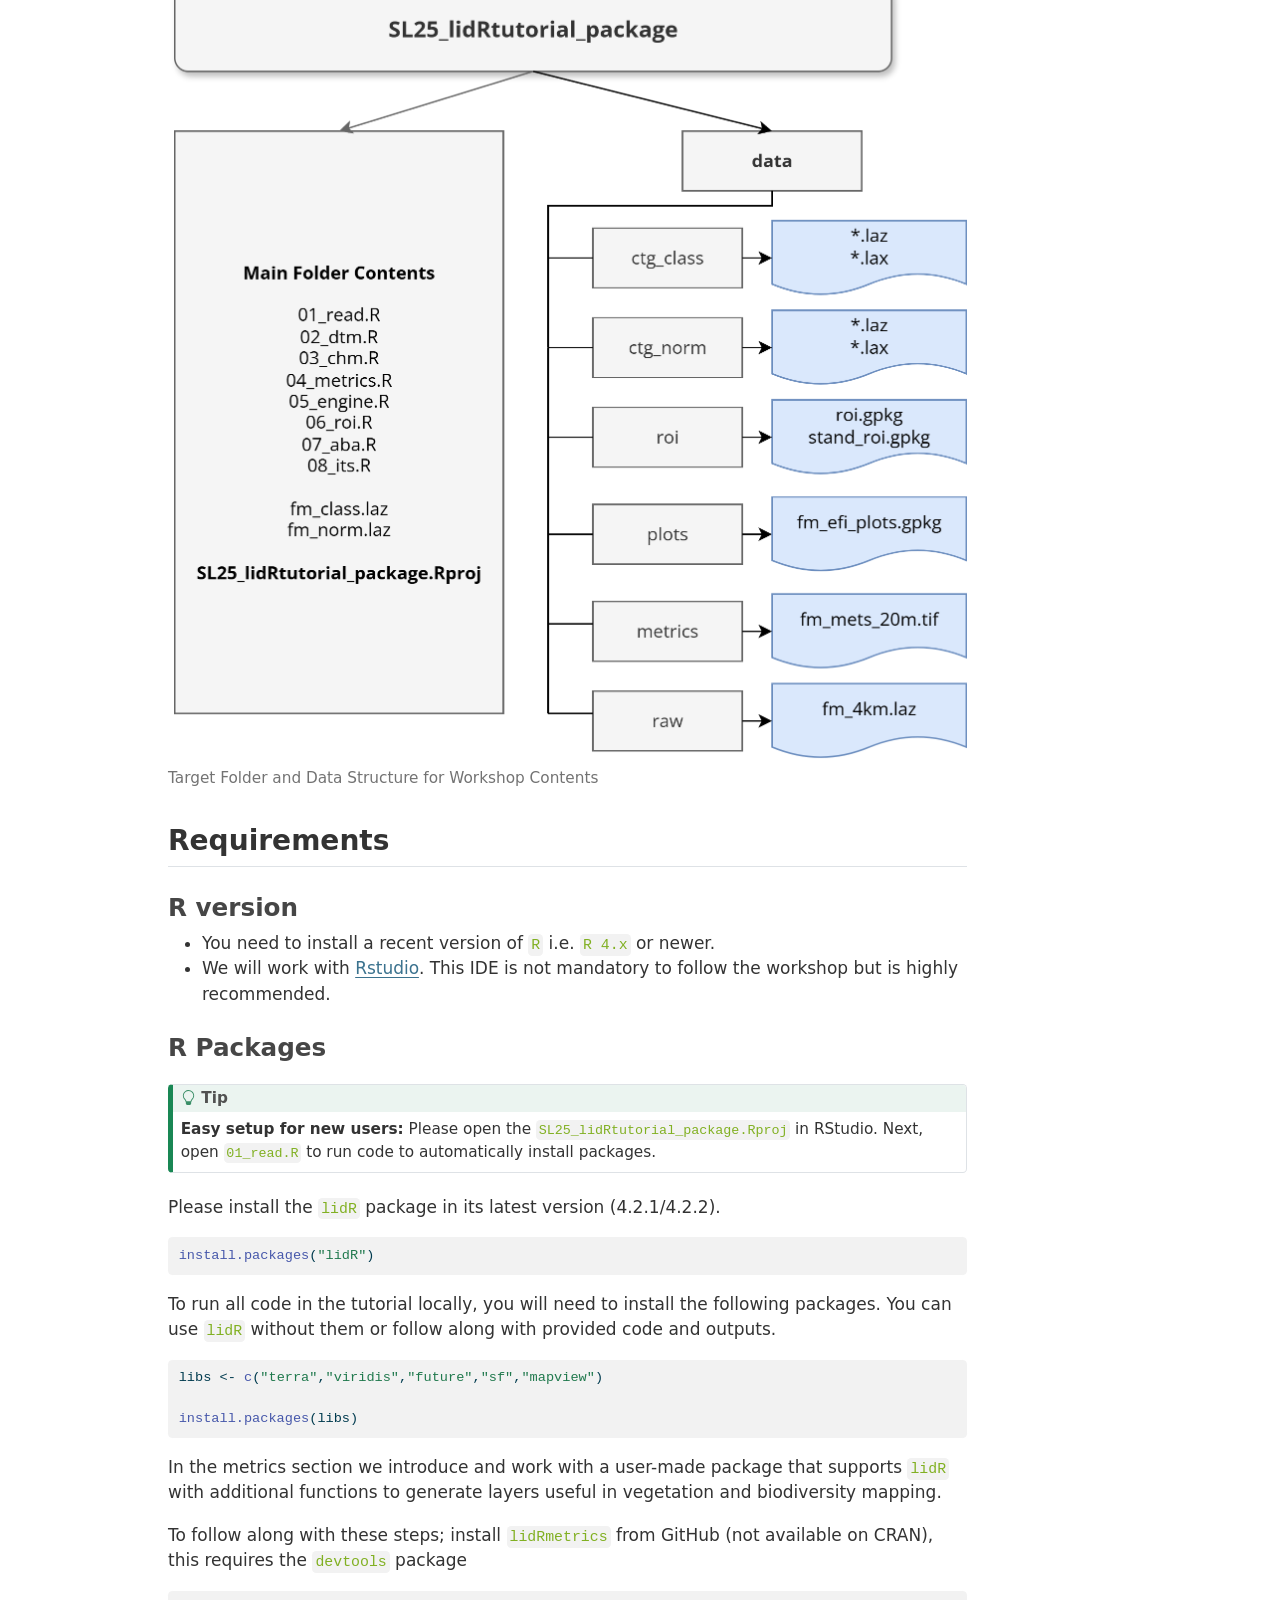
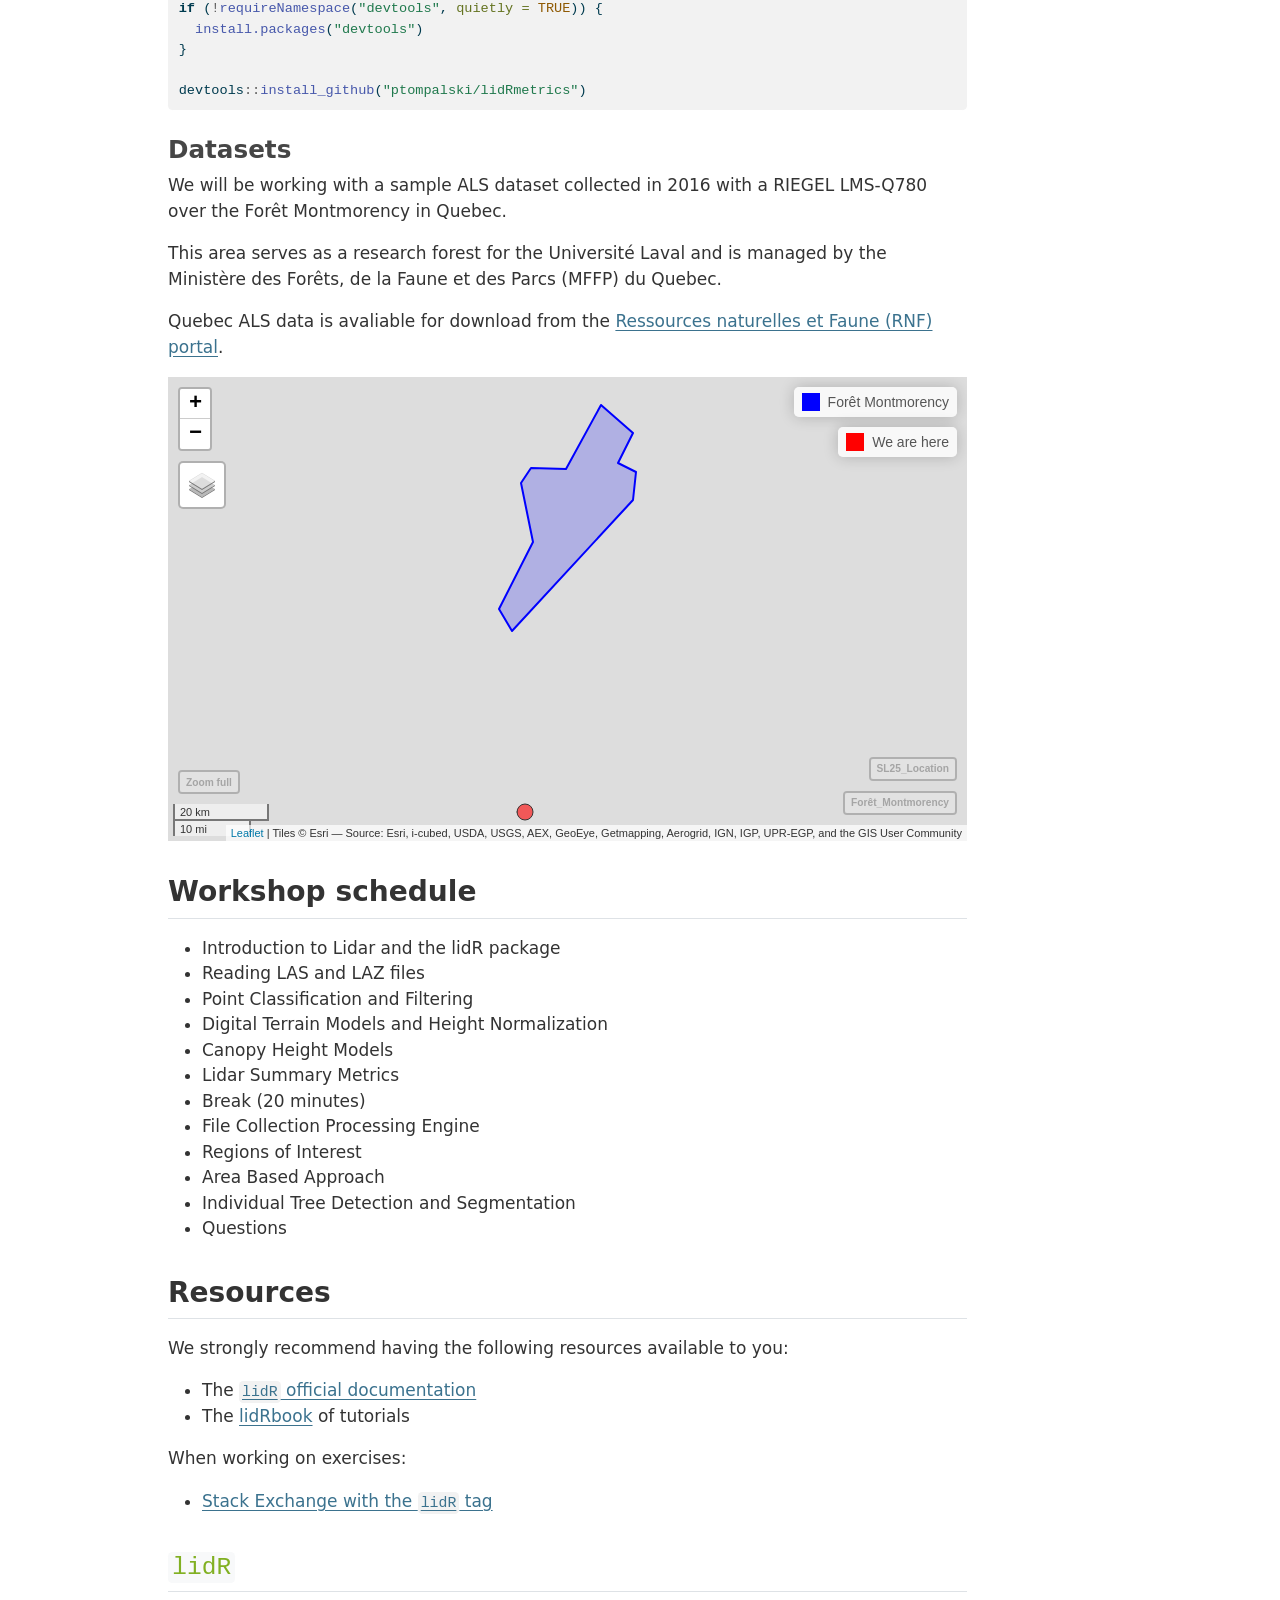
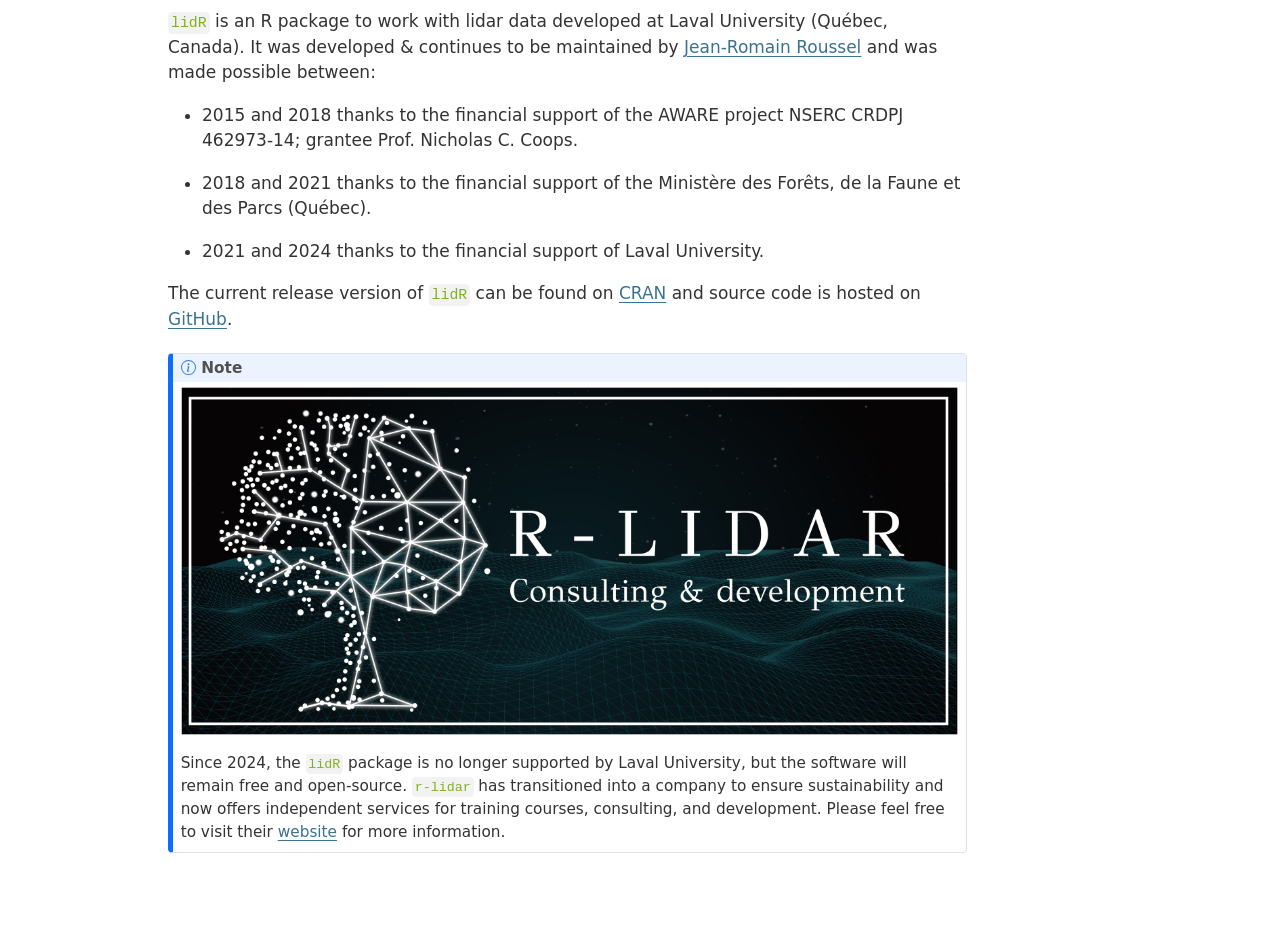
==== commit 8949924e: "Fix presenter links in index.html" ====
--- a/docs/index.html
+++ b/docs/index.html
@@ -311,8 +311,10 @@
 <h2 class="anchored" data-anchor-id="people">People</h2>
 <p><strong>Presenters:</strong></p>
 <p><a href="https://www.linkedin.com/in/james-mcglade-2941a0201/">James McGlade (UBC)</a></p>
-<p><a Heather Harper (UBC)</a></p>
+<p><a href="">Heather Harper (UBC)</a></p>
 <p><a href="https://www.linkedin.com/in/mara-mclaughlin-1390b73b8/">Mara Mclaughlin (UBC)</a></p>
+<p><a href="https://www.linkedin.com/in/nicholas-schindelhauer-a2533634a/">Nicholas Schindelhauer (UBC)</a></p>
+<p><a href="https://www.linkedin.com/in/luca-iribarren-433917208/">Luca Iribarren (UBC)</a></p>
 </section>
 <section id="materials" class="level2">
 <h2 class="anchored" data-anchor-id="materials">Materials</h2>
